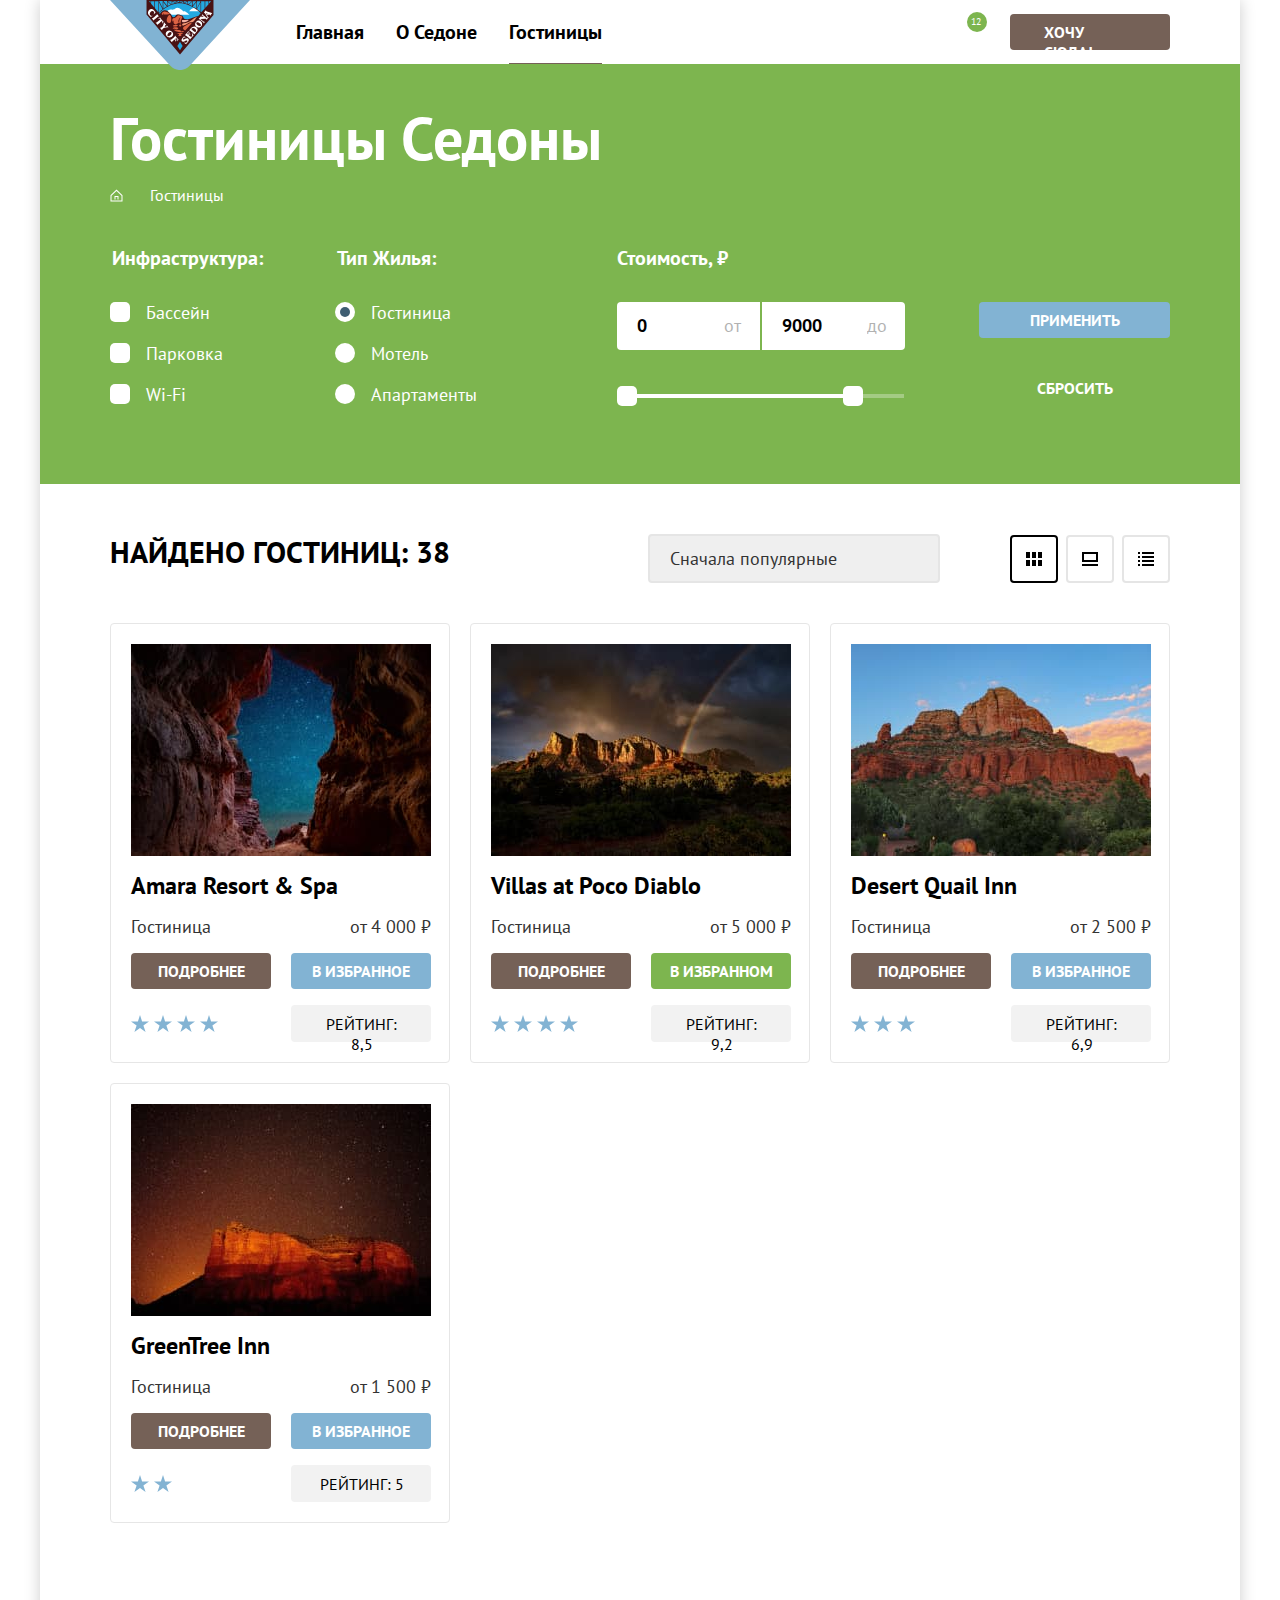
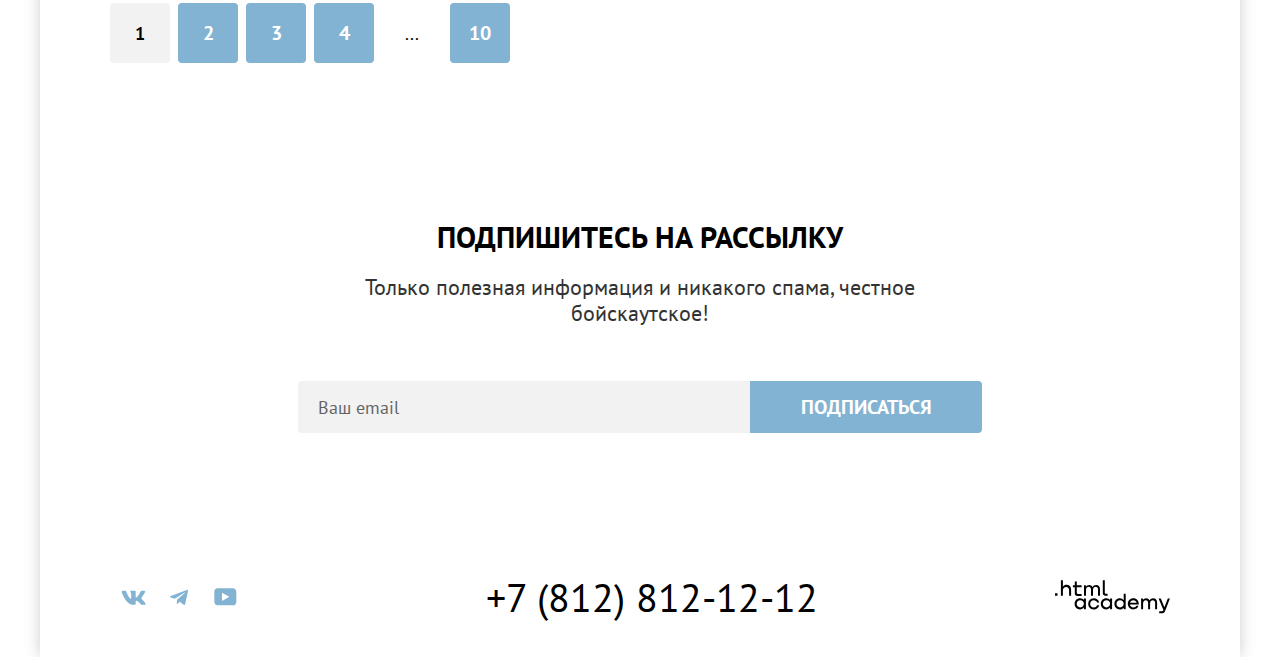
==== catalog.html @ 8e53a612 "декоративные элементы часть 2" ====
<!DOCTYPE html>
<html lang="ru">
  <head>
    <meta charset="utf-8">
    <link rel="icon" href="favicon.ico" sizes="32x32">
    <link rel="stylesheet" href="styles/styles.css">
    <title>Гостиницы города Седона</title>
  </head>

  <body>
    <div class="container">
      <header class="page-header">
        <nav class="navigation">
          <a class="navigation-logo" href="index.html" aria-current="page">
            <img class="page-header-logo" src="images/logo.svg" width="140" height="70" alt="Логотип сайта Седона»">
          </a>
          <div class="navigation-box">
            <ul class="navigation-list navigation-list-pages">
              <li class="navigation-item-pages item-current">
                <a class="navigation-link base-decoration" href="index.html" aria-current="page">Главная</a>
              </li>
              <li class="navigation-item-pages">
                <a class="navigation-link base-decoration" href="about.html">О Седоне</a>
              </li>
              <li class="navigation-item-pages">
                <a class="navigation-link navigation-link-current base-decoration" href="catalog.html"><span>Гостиницы</span></a>
              </li>
            </ul>
          </div>
          <ul class="navigation-list navigation-list-user">
            <li class="navigation-item navigation-item-search">
              <a class="navigation-link-user navigation-link-search" href="search.html">
                <span class="visually-hidden">Поиск</span>
             <!--<img class="page-header-search" src="images/search.svg" width="20" height="20" alt="Поиск отелей">-->
              </a>
            </li>
            <li class="navigation-item navigation-item-favorites">
              <a class="navigation-link-user navigation-link-favorites" href="#">
                <span class="visually-hidden">Отелей в избранном:</span>
                <!--<img class="page-header-favorites" src="images/favorite.svg" width="18" height="17"
                  alt="Избранные отели">-->
           <span class="notification-badge">12</span>
              </a>
            </li>
            <li class="navigation-item navigation-item-button">
              <a class="button header-button" href="#search">Хочу сюда!</a>
            </li>
          </ul>
        </nav>
      </header>
      <main class="main main-container">
        <div class="main-page-container">
          <section class="header-filter-all">
            <section class="header-filter-text">
              <h1 class="header-filter-title">Гостиницы Седоны</h1>
              <ul class="breadcrumbs-list">
                <li class="breadcrumbs-item breadcrumbs-home">
                  <a class="breadcrumbs-link-icon" href="index.html"><span class="visually-hidden">Главная</span>
                    <svg class="icon-home" aria-hidden="true" focusable="false" xmlns="http://www.w3.org/2000/svg" width="13" height="13"><path d="m6.5.5-6 5.8v6.2h12V6.3L6.5.5Zm5 11h-10V6.7l5-4.8 5 4.8v4.8Z"/><path d="M4.5 10.5h1V8h2v2.5h1V7h-4v3.5Z"/></svg>
                  </a>
                    <!--<img src="images/index-home.svg" width="13" height="15" alt="Переход на главную страницу">-->
                </li>
                <!--<li class="breadcrumbs-item breadcrumbs-arrow arrow-left">
                  <img class="arrow-breadcrumbs" src="images/arrow-breadcrumbs.svg" width="6" height="10">
                </li>-->
                <li class="breadcrumbs-item breadcrumbs-hotels">
                  <a href="catalog.html" class="breadcrumbs-link-text">Гостиницы</a>
                </li>
              </ul>
            </section>

            <section class="header-filter">
              <h2 class="visually-hidden">Фильтры</h2>
<div class="form-choice">
              <form class="catalog-filter" action="https://echo.htmlacademy.ru/" method="get">

                <fieldset class="catalog-filter-group">
                  <legend class="catalog-filter-title">Инфраструктура:</legend>
                  <ul class="catalog-filter-list">
                    <li class="catalog-filter-item pool">
                      <label class="control">
                        <input class="visually-hidden control-input" type="checkbox" name="pool" checked>
                        <span class="control-mark"></span>
                        <span class="control-label">Бассейн</span>
                      </label>
                      <span class="checkmark"></span>
                    </li>
                    <li class="catalog-filter-item parking">
                      <label class="control">
                        <input class="visually-hidden control-input" type="checkbox" name="parking" checked>
                        <span class="control-mark"></span>
                        <span class="control-label">Парковка</span>
                      </label>
                    </li>
                    <li class="catalog-filter-item wi">
                      <label class="control">
                        <input class="visually-hidden control-input" type="checkbox" name="wi-fi">
                        <span class="control-mark"></span>
                        <span class="control-label">Wi-Fi</span>
                      </label>
                    </li>
                  </ul>
                </fieldset>

                <fieldset class="catalog-filter-group-flat">
                  <legend class="catalog-filter-title">Тип Жилья:</legend>
                  <ul class="catalog-filter-list">
                    <li class="catalog-filter-item">
                      <label class="control-radio">
                        <input class="visually-hidden control-input-radio" type="radio" name="flat-group" value="hotel" checked>
                        <span class="control-mark"></span>
                        <span class="control-label">Гостиница</span>
                      </label>
                    </li>
                    <li class="catalog-filter-item">
                      <label class="control-radio">
                        <input class="visually-hidden control-input-radio" type="radio" name="flat-group" value="motel">
                        <span class="control-mark"></span>
                        <span class="control-label">Мотель</span>
                      </label>
                    </li>
                    <li class="catalog-filter-item">
                      <label class="control-radio">
                        <input class="visually-hidden control-input-radio" type="radio" name="flat-group" value="apartment">
                        <span class="control-mark"></span>
                        <span class="control-label">Апартаменты</span>
                      </label>
                    </li>
                  </ul>
                </fieldset>
<div class="range-common">
                <fieldset class="filter-fieldset-price">
                  <legend class="filter-price">Стоимость, ₽</legend>
                <div class="range">
                  <div class="buttons-from-to">
                    <input class="set-price-min" type="number" name="min-price" placeholder="0">
                    <span class="price-from">от</span>
                    <input class="set-price-max" type="number" name="max-price" placeholder="9000">
                    <span class="price-to">до</span>
                  </div>

                  <div class="range-scale">
                    <div class="range-bar" style="left: 10px; width: 226px">
                      <button class="range-toggle toggle-min" type="button">
                        <span class="visually-hidden">Изменить минимальную цену</span>
                      </button>
                      <button class="range-toggle toggle-max" type="button">
                        <span class="visually-hidden">Изменить максимальную цену</span>
                      </button>
                    </div>
                  </div>
                </div>
                </fieldset>
              </div>
                <div class="filter-fieldset-button">
                  <button class="button button-apply" type="submit">Применить</button>
                  <button class="button button-reset" type="reset">Сбросить</button>
                </div>
              </form>
            </div>
            </section>
          </section>

          <section class="results">
            <div class="show">
              <h3 class="found-title">Найдено гостиниц: <span class="found-number">38</span></h3>
              <select class="select-control" aria-label="Сортировка">
                <option value="popular">Сначала популярные</option>
                <option value="cheap">Сначала дешёвые</option>
                <option value="expensive">Сначала дорогие</option>
              </select>
              <div class="buttons-list">
                <a class="button button-filter-checked" href="catalog.html?view=tile">
                  <svg class="icon-filter" aria-hidden="true" focusable="false" width="16" height="14" viewBox="0 0 16 14" xmlns="http://www.w3.org/2000/svg"><g clip-path="url(#a)" fill="#000"><path d="M4 0H0v6h4V0ZM16 0h-4v6h4V0ZM10 0H6v6h4V0ZM4 8H0v6h4V8ZM16 8h-4v6h4V8ZM10 8H6v6h4V8Z"/></g><defs><clipPath id="a"><path d="M0 0h16v14H0z"/></clipPath></defs></svg>
                  <!--<img src="images/view-icon-tile.svg" width="16" height="14" alt="Показать мелкими карточками">-->
                </a>
                <a class="button button-filter" href="catalog.html?view=card">
                  <svg class="icon-filter" aria-hidden="true" focusable="false" width="16" height="14" viewBox="0 0 16 14" xmlns="http://www.w3.org/2000/svg"><g clip-path="url(#a)" fill="#000"><path d="M16 12H0v2h16v-2ZM14 2v6H2V2h12Zm2-2H0v10h16V0Z"/></g><defs><clipPath id="a"><path d="M0 0h16v14H0z"/></clipPath></defs></svg>
                  <!--<img src="images/view-icon-card.svg" width="16" height="14" alt="Показать крупными карточками">-->
                </a>
                <a class="button button-filter" href="catalog.html?view=list">
                  <svg class="icon-filter" aria-hidden="true" focusable="false" width="16" height="14" viewBox="0 0 16 14" xmlns="http://www.w3.org/2000/svg"><g clip-path="url(#a)"><path d="M2 0H0v2h2V0ZM16 0H4v2h12V0ZM2 4H0v2h2V4ZM16 4H4v2h12V4ZM2 8H0v2h2V8ZM16 8H4v2h12V8ZM2 12H0v2h2v-2ZM16 12H4v2h12v-2Z"/></g><defs><clipPath id="a"><path d="M0 0h16v14H0z"/></clipPath></defs></svg>
                  <!--<img src="images/view-icon-list.svg" width="16" height="14" alt="Показать списком">-->
                </a>
              </div>
            </div>

            <ul class="hotel-list">
              <li class="hotel-card">
                <div class="hotel-card-lead">
                <a class="hotel-card-link" href="#">
                  <img class="hotel-card-image" src="images/hotel-1.jpg" width="300" height="212"
                    alt="Иллюстрация для отеля Amara: горы и звездное небо">
                  <h3 class="hotel-card-title">Amara Resort & Spa</h3>
                </a>
                </div>
                <div class="hotel-card-info">
                  <span class="hotel">Гостиница</span>
                  <span class="price">от 4 000 ₽</span>
                </div>
                <div class="hotel-info-button">
                  <a class="button-more" href="#">Подробнее</a>
                  <button class="button-favorites" type="button">В избранное</button>
                </div>
                <div class="rating">
                  <span class="rating-stars">
                    <img src="images/star.svg" width="18" height="17" alt="У гостиницы Amara 4 звезды">
                    <img src="images/star.svg" width="18" height="17" alt="">
                    <img src="images/star.svg" width="18" height="17" alt="">
                    <img src="images/star.svg" width="18" height="17" alt="">
                  </span>
                  <span class="button-rating">Рейтинг: 8,5</span>
                </div>
              </li>
              <li class="hotel-card">
                <div class="hotel-card-lead">
                <a class="hotel-card-link" href="#">
                  <img class="hotel-card-image" src="images/hotel-2.jpg" width="300" height="212"
                    alt="Иллюстрация для отеля Villas at Poco Diablo: горы в Седоне ночью">
                    <h3 class="hotel-card-title">Villas at Poco Diablo</h3>
                </a>
                </div>
                <div class="hotel-card-info">
                  <span>Гостиница</span>
                  <span>от 5 000 ₽</span>
                </div>
                <div class="hotel-info-button">
                  <a class="button-more" href="#">Подробнее</a>
                  <button class="button-favorites-done" type="button">В избранном</button>
                </div>
                <div class="rating">
                  <span class="rating-stars">
                    <img src="images/star.svg" width="18" height="17" alt="У гостиницы Villas at Poco Diablo 4 звезды">
                    <img src="images/star.svg" width="18" height="17" alt="">
                    <img src="images/star.svg" width="18" height="17" alt="">
                    <img src="images/star.svg" width="18" height="17" alt="">
                  </span>
                  <span class="button-rating">Рейтинг: 9,2</span>
                </div>
              </li>
              <li class="hotel-card">
                <div class="hotel-card-lead">
                <a class="hotel-card-link" href="#">
                  <img class="hotel-card-image" src="images/hotel-3.jpg" width="300" height="212"
                    alt="Иллюстрация для отеля Desert Quail Inn: горы в Седоне">
                  <h3 class="hotel-card-title">Desert Quail Inn</h3>
                </a>
              </div>
                <div class="hotel-card-info">
                  <span class="card-info-apartment">Гостиница</span>
                  <span>от 2 500 ₽</span>
                </div>
                <div class="hotel-info-button">
                  <a class="button-more" href="#">Подробнее</a>
                  <button class="button-favorites" type="button">В избранное</button>
                </div>
                <div class="rating">
                  <span class="rating-stars">
                    <img src="images/star.svg" width="18" height="17" alt="У гостиницы Desert Quail Inn 3 звезды">
                    <img src="images/star.svg" width="18" height="17" alt="">
                    <img src="images/star.svg" width="18" height="17" alt="">
                  </span>
                  <span class="button-rating">Рейтинг: 6,9</span>
                </div>
              </li>

              <li class="hotel-card">
                <div class="hotel-card-lead">
                <a class="hotel-card-link" href="#">
                  <img class="hotel-card-image" src="images/hotel-4.jpg" width="300" height="212"
                    alt="Иллюстрация для отеля GreenTree Inn: ночное небо над горами">
                  <h3 class="hotel-card-title">GreenTree Inn</h3>
                </a>
                </div>
                <div class="hotel-card-info">
                  <span>Гостиница</span>
                  <span>от 1 500 ₽</span>
                </div>
                <div class="hotel-info-button">
                  <a class="button-more" href="#">Подробнее</a>
                  <button class="button-favorites" type="button">В избранное</button>
                </div>
                <div class="rating">
                  <span class="rating-stars">
                    <img src="images/star.svg" width="18" height="17" alt="У гостиницы GreenTree Inn 2 звезды">
                    <img src="images/star.svg" width="18" height="17" alt="">
                  </span>
                  <span class="button button-rating">Рейтинг: 5</span>
                </div>
              </li>
            </ul>
            <ul class="pagination-list">
              <li class="pagination-item-current">
                <a class="pagination-link-current">1</a>
              </li>
              <li class="pagination-item">
                <a class="pagination-link" href="#">2</a>
              </li>
              <li class="pagination-item">
                <a class="pagination-link" href="#">3</a>
              </li>
              <li class="pagination-item">
                <a class="pagination-link" href="#">4</a>
              </li>
              <li class="pagination-item-none">
                <span class="page-none">...</span>
              </li>
              <li class="pagination-item">
                <a class="pagination-link" href="#">10</a>
              </li>
            </ul>
            </section>
          <section class="newsletter-hotels">
            <div class="newsletter-container">
            <h2 class="newsletter-hotels-title">Подпишитесь на рассылку</h2>
            <p class="newsletter-hotels-description">Только полезная информация и никакого спама, честное
              бойскаутское!
            </p>
          </div>
            <form class="newsletter-form" action="https://echo.htmlacademy.ru/" method="post">
              <!--<label for="newsletter-email"></label>-->
              <input class="field" type="email" id="newsletter-email" name="newsletter-email" placeholder="Ваш email"
                required>
              <button class="button newsletter-button" type="submit">Подписаться</button>
            </form>
          </section>
        </div>
      </main>

      <footer class="page-footer">
        <div class="page-footer-container">
          <section class="footer-social">
            <h2 class="visually-hidden">Контакты</h2>
            <ul class="footer-social-list">
              <li class="social-item social-item-vk">
                <a class="footer-button footer-button-vk" href="https://vk.com/htmlacademy">
                  <span class="visually-hidden">Вконтакте</span>
                  <svg class="footer-icon" aria-hidden="true" focusable="false" width="25" height="15" viewBox="0 0 25 15" xmlns="http://www.w3.org/2000/svg"><path fill-rule="evenodd" clip-rule="evenodd" d="M24.116 1.804c.166-.546 0-.948-.795-.948h-2.625c-.668 0-.976.347-1.143.73 0 0-1.335 3.196-3.226 5.272-.612.602-.89.793-1.224.793-.167 0-.418-.19-.418-.738V1.804c0-.656-.184-.948-.74-.948H9.817c-.417 0-.668.304-.668.593 0 .621.946.765 1.043 2.513V7.76c0 .833-.153.984-.487.984-.89 0-3.055-3.21-4.34-6.885-.249-.715-.5-1.003-1.172-1.003H1.566c-.75 0-.9.347-.9.73 0 .682.89 4.07 4.145 8.551 2.17 3.06 5.225 4.72 8.008 4.72 1.67 0 1.875-.369 1.875-1.004V11.54c0-.737.158-.884.687-.884.39 0 1.057.192 2.615 1.667 1.78 1.75 2.073 2.533 3.075 2.533h2.625c.75 0 1.126-.368.91-1.096-.238-.724-1.088-1.775-2.215-3.022-.612-.71-1.53-1.475-1.809-1.858-.389-.49-.278-.71 0-1.147 0 0 3.2-4.426 3.533-5.929h.001Z"/></svg>
<!--                <img src="images/vk.svg" width="24" height="14" alt="Вконтакте">-->
                </a>
              </li>
              <li class="social-item social-item-telegram">
                <a class="footer-button footer-button-telegram" href="https://htmlacademy.t.me/">
                  <span class="visually-hidden">Телеграм</span>
                 <!-- <img src="images/telegram.svg" width="18" height="16" alt="Телеграм">-->
                 <svg class="footer-icon" aria-hidden="true" focusable="false" width="18" height="17" viewBox="0 0 18 17" xmlns="http://www.w3.org/2000/svg"><path d="M16.785.956.84 7.104C-.248 7.541-.24 8.148.64 8.42l4.094 1.277 9.472-5.976c.448-.272.857-.126.52.173l-7.673 6.925H7.05l.002.001-.283 4.22c.414 0 .597-.19.829-.414l1.988-1.934 4.136 3.055c.762.42 1.31.205 1.5-.706l2.715-12.795c.278-1.114-.425-1.618-1.153-1.29Z"/></svg>
                </a>
              </li>
              <li class="social-item social-item-youtube">
                <a class="footer-button footer-button-youtube" href="https://www.youtube.com/@HTMLAcademyTV">
                  <span class="visually-hidden">YouTube</span>
                  <svg class="footer-icon" aria-hidden="true" focusable="false" width="23" height="18" viewBox="0 0 23 18" xmlns="http://www.w3.org/2000/svg"><path d="M18.94.356H3.507C1.647.356.333 1.95.333 3.756V13.85c0 1.913 1.314 3.506 3.174 3.506H19.16c1.642 0 3.174-1.593 3.174-3.4v-10.2c-.219-1.806-1.532-3.4-3.393-3.4ZM7.995 12.894V4.819l7.333 4.037-7.333 4.038Z"/></svg>
                  <!--<img src="images/youtube.svg" width="22" height="17" alt="YouTube">-->
                </a>
              </li>
            </ul>
          </section>
          <section class="footer-phone">
            <span class="visually-hidden">Телефон для связи</span>
            <a class="footer-phone-link base-decoration" href="tel:+78128121212">+7 (812) 812-12-12</a>
          </section>
          <section class="footer-logo">
            <a class="htmlacademy" href="https://htmlacademy.ru/intensive/htmlcss">
              <svg class="footer-icon-academy" aria-hidden="true" focusable="false" xmlns="http://www.w3.org/2000/svg" width="115" height="34"><path d="M0 13.26v2.6h2.5v-2.6H0Zm11.6-8.4c-1.6 0-2.8.7-3.6 1.7h-.1V.36h-2v15.5h2v-5.3c0-2.1 1.3-3.6 3.3-3.6 1.8 0 2.9 1.4 2.9 3.2v5.7h2v-6.1c.1-3-1.8-4.9-4.5-4.9Zm15 .3h-4.8v-3.7h-2v3.8h-1.9v2h1.9v6c0 1.7 1 2.7 2.7 2.7h4.1v-2h-3.7c-.7 0-1.1-.4-1.1-1.1v-5.7h4.8v-2Zm14.5-.2c-1.6 0-2.9.8-3.5 2.1h-.1c-.6-1.2-1.8-2.1-3.4-2.1-1.4 0-2.5.8-3.1 1.8h-.1v-1.6H29v10.6h2v-5.4c0-2 1-3.5 2.6-3.5 1.5 0 2.4 1 2.4 2.6v6.3h2v-5.6c0-2.4 1.4-3.3 2.6-3.3 1.5 0 2.4 1 2.4 2.6v6.3h2v-6.5c.1-2.5-1.4-4.3-3.9-4.3Zm6.7 8.1c0 1.7 1 2.7 2.8 2.7h2v-2h-1.7c-.7 0-1.1-.4-1.1-1.1V.36h-2v12.7Zm-18.9 7c-.9-1.1-2.2-1.8-3.9-1.8-3.1 0-5.4 2.3-5.4 5.6s2.3 5.6 5.4 5.6c1.8 0 3-.8 3.8-1.9h.1v1.6h2v-10.6h-2v1.5Zm-3.6 7.4c-2.2 0-3.6-1.6-3.6-3.6s1.4-3.6 3.6-3.6 3.6 1.6 3.6 3.6c0 1.9-1.4 3.6-3.6 3.6Zm18.9-5.1c-.5-2.4-2.6-4.1-5.4-4.1a5.4 5.4 0 0 0-5.6 5.6c0 3.1 2.2 5.6 5.6 5.6 2.8 0 4.9-1.8 5.4-4.2h-2.1a3.4 3.4 0 0 1-3.3 2.3c-2.2 0-3.6-1.6-3.6-3.6s1.4-3.6 3.6-3.6c1.6 0 2.8 1 3.3 2.2h2.1v-.2Zm10.9-2.3c-.9-1.1-2.2-1.8-3.9-1.8-3.1 0-5.4 2.3-5.4 5.6s2.3 5.6 5.4 5.6c1.8 0 3-.8 3.8-1.9h.1v1.6h2v-10.6h-2v1.5Zm-3.6 7.4c-2.2 0-3.6-1.6-3.6-3.6s1.4-3.6 3.6-3.6 3.6 1.6 3.6 3.6c0 1.9-1.5 3.6-3.6 3.6Zm17.2-7.3c-.9-1.1-2.2-1.9-3.9-1.9-3.1 0-5.4 2.3-5.4 5.6s2.2 5.6 5.4 5.6c1.7 0 3-.8 3.8-1.8h.1v1.5h2v-15.4h-2v6.4Zm-3.6 7.3c-2.2 0-3.6-1.6-3.6-3.6s1.4-3.6 3.6-3.6 3.6 1.6 3.6 3.6c-.1 2-1.5 3.6-3.6 3.6Zm13.2-9.2c-3.3 0-5.5 2.5-5.5 5.6 0 3 2.1 5.6 5.5 5.6 2.5 0 4.5-1.3 5.2-3.6h-2.1c-.5 1-1.6 1.6-3 1.6-1.9 0-3.3-1.3-3.4-2.9h8.8c.2-3.6-2-6.3-5.5-6.3Zm0 1.9c1.7 0 3 1 3.3 2.6h-6.5c.3-1.5 1.5-2.6 3.2-2.6Zm19.9-1.9c-1.6 0-2.9.8-3.6 2h-.1c-.6-1.2-1.8-2-3.4-2-1.4 0-2.5.7-3.1 1.8v-1.5h-1.9v10.6h2v-5.4c0-2 1-3.4 2.6-3.5 1.5 0 2.4 1 2.4 2.6v6.3h2v-5.6c0-2.4 1.4-3.3 2.6-3.3 1.5 0 2.4 1 2.4 2.6v6.3h2v-6.5c.1-2.6-1.4-4.4-3.9-4.4Zm11.2 9.1-3.6-8.9h-2.2l4.8 11.6c-.3.9-.7 1.2-1.7 1.2h-2.5v2h2.5c1.8 0 2.8-.8 3.5-2.6l4.7-12.2h-2.1l-3.4 8.9Z"/></svg>
              <!--<img src="images/logo-footer.svg" width="115" height="33" alt="Разработано в HTML Academy">-->
            </a>
          </section>
        </div>
      </footer>
    </div>
  </body>
</html>
---- styles/styles.css ----
:root {
  --font-family: "PT Sans", sans-serif;
	--texts-second: #333;
	--texts-error: #ff5757;
	--texts-hover: #756157;
	--texts-active: rgba(117, 97, 87, 0.3);
	--texts-texts-basic: #000;
	--texts-background-deafault: #fff;
	--texts-background-small: rgba(255, 255, 255, 0.3);
	--texts-background-hover: rgba(255, 255, 255, 0.6);
	--texts-background-active: rgba(255, 255, 255, 0.3);
	--buttons-basic: #756157;
	--buttons-second: #82b3d3;
	--buttons-select: #7db54f;
	--buttons-disabled: #e5e5e5;
	--buttons-brown-hover: #615048;
	--buttons-blue-hover: #68a2ca;
	--buttons-green-hover: #6c9e42;
	--background-basic-1: #fff;
	--background-basic-2: rgba(0, 0, 0, 0.3);
	--background-basic-3: #82b3d3;
	--background-second-1: rgba(131, 179, 211, 0.12);
	--background-second-2: rgba(131, 179, 211, 0.2);
	--icons-basic: #000;
	--icons-second: #83b3d3;
	--icons-text: #7db54f;
	--icons-hover: #756157;
	--icons-active: rgba(117, 97, 87, 0.3);
	--icons-second-hover: #68a2ca;
	--icons-second-active: rgba(104, 162, 202, 0.3);
	--forms-inputs: #3f5e72;
	--forms-elements-1: #e5e5e5;
	--forms-elements-2: #f2f2f2;
}
*,
*::before,
*::after {
  box-sizing: border-box;
}

@font-face {
  font-family: "PT Sans";
  font-style: normal;
  font-weight: 400;
  src: url("../fonts/ptsans-400.woff2") format("woff2");
  font-display: swap;
}
@font-face {
  font-family: "PT Sans";
  font-style: normal;
  font-weight: 700;
  src: url("../fonts/ptsans-700.woff2") format("woff2");
  font-display: swap;
}
/* BODY */
body {
  margin: 0 40px;
  min-height: 100%;
  height: 100%;
  font-family: "PT Sans", sans-serif;
  font-size: 18px;
  line-height: 117%; /* 21px */
  color: #333333;
  background-color: #ffffff;
  box-shadow: 0 0 15px 0 rgba(0, 0, 0, 0.2);

}
.container {
  margin: 0 auto;
  padding: 0;
  width: 1200px;
  max-height: 100%;
  min-height: 100vh;
  display: flex;
  flex-direction: column;
}
/* Стики-футер - прибивает футер к низу страницы */
.main-container {
  flex-grow: 1;
  max-height: 100%;
  margin: 0;
  padding: 0;
}
/* BUTTON */
.button {
  font-family: inherit;
  font-size: 20px;
  line-height: 180%; /* 36px */
  font-weight: 700;
  color: #ffffff;
  background-color: #756157;
  text-decoration: none;
  text-transform: uppercase;
  border-radius: 4px;
  padding: 8px 50px;
  width: 376px;
  height: 52px;
  border: none;
  cursor: pointer;
}

button:hover {
  background-color: #615048;
}
button:focus {
  background-color: #615048;
}
button:focus:not(:focus-visible) {
  outline: none;
}
button:focus-visible {
  background-color: #615048;
}
button:active {
  background-color: #756157;
  color: rgba(255, 255, 255, 0.3);
}

button:disabled {
  background-color: #E5E5E5;
  color: #ffffff;
}

.header-button {
  display: block;
  width: 160px;
  height: 36px;
  font-family: inherit;
  font-size: 16px;
  line-height: 125%; /* 20px */
  font-weight: 700;
  color: #ffffff;
  background-color: #756157;
  text-decoration: none;
  text-transform: uppercase;
  border-radius: 4px;
  padding: 8px 34px;
  border: none;
  /*
  margin-top: 14px;
  margin-right: 70px; */
}

.header-button:hover {
  background-color: #615048;
}
.header-button:focus {
  background-color: #615048;
}
.header-button:focus:not(:focus-visible) {
  outline: none;
}
.header-button:focus-visible {
  background-color: #615048;
}
.header-button:active {
  background-color: #756157;
  color: rgba(255, 255, 255, 0.3);
}
.header-button:disabled {
  background-color: #E5E5E5;
  color: #ffffff;
}
.newsletter-button {
  font-family: inherit;
  background-color: #82B3D3;
  border-radius: 0 4px 4px 0;
  width: 232px;
  height: auto;
}

.newsletter-button:hover {
  background-color: #68A2CA;
}
.newsletter-button:focus{
  background-color: #68A2CA;
}
.newsletter-button:focus:not(:focus-visible) {
  outline: none;
}
.newsletter-button:focus-visible{
  background-color: #68A2CA;
}
.newsletter-button:active {
  background-color: #68A2CA;
  color: rgba(255, 255, 255, 0.3);;
}


/* PAGES */
.page-header {
  color: #000000;
  background-color: #ffffff;
  margin: 0;
  padding: 0;
  /*box-shadow:
  -40px 0 20px 0 #f2f2f2,
  40px 0 20px 0 #f2f2f2;*/
}
.page-header-logo {
  display: block;
  margin: 0;
}
.navigation-logo {
  margin-bottom: -6px;
    position: relative;
  z-index: 1;
  display: flex;
}
.navigation {
display: flex;
width: 1200px;
padding: 0 70px;
}
.navigation-item-button {
  margin: 0;
  margin-left: 20px;
  padding: 0;
  width: 160px;
}
.navigation-box {
  display: flex;
  flex-grow: 1;
  margin: 0;
  padding: 0;
  margin-left: 30px;
  min-width: 340px;
}
.navigation-list {
  margin: 0;
  padding: 0;
  list-style-type: none;
}

  .page-header-favorites {
    display: block;
    align-items: center;
    justify-content: center;
    width: 20px;
  height: 20px;
  }
  .page-header-search {
    display: block;
    align-items: center;
    justify-content: center;
    width: 20px;
  height: 20px;
  position: relative;
left: -1px;
  }
.navigation-list-pages {
margin: 0;
padding: 0;
display: flex;
flex-wrap: wrap;
flex-grow: 1;
}
.navigation-list-user {
  min-width: 268px;
  align-items: center;
  display: flex;
  flex-wrap: wrap;
  margin: 0;
  margin-left: auto;
padding: 0;
  }
.navigation-item-search {
  display: flex;
  margin: 0;
  flex-wrap: wrap;
  align-items: center;
}
  .navigation-item-favorites {
   display: flex;
  margin: 0;
  flex-wrap: wrap;
  align-items: center;
  }
.item-current{
display: block;
margin: 0;
}
.navigation-item-pages {
  display: block;
  margin: 0;
}
.navigation-link {
  display: block;
  padding: 20px 16px;
  font-size: 20px;
  line-height: 120%; /* 24px */
  font-weight: 700;
  text-align: center;
  color: #000000;
  background-color: #ffffff;
  text-decoration: none;
}
.navigation-link-current {
  span {
    border-bottom: 2px solid #756157;
        padding-bottom: 18px;
    z-index: 1;
  }
}
.navigation-link-search, .navigation-link-favorites {
  width: 44px;
  display: flex;
  align-items: center;
  justify-content: center;
  text-decoration: none;
}

.navigation-link-search {
  /*background-image: url("../images/search.jpg");
  background-repeat: no-repeat;
  background-position: center;*/
  min-width: 44px;
  min-height: 64px;
  position: relative;
}

.navigation-link-favorites {
 /* background-image: url("../images/heart.jpg");
  background-repeat: no-repeat;
  background-position: center;*/
  min-width: 44px;
  min-height: 64px;
  position: relative;
}
.header-icon-favorites {
  position: absolute;
  top: 0;
  right: 0;
  bottom: 0;
  left: 0;
  margin: auto;
  fill: #000000;
}
.header-icon-search {
  position: absolute;
  top: 0;
  right: 0;
  bottom: 0;
  left: 0;
  margin: auto;
  fill: #000000;
}

.navigation-link-favorites:hover .header-icon-favorites {
  fill: #756157;
}
.navigation-link-favorites:focus .header-icon-favorites {
  fill: #756157;
}

.navigation-link-favorites:focus:not(:focus-visible) {
  outline: none;
}
.navigation-link-favorites:focus-visible .header-icon-favorites {
  fill: #756157;
  outline: none;
}

.navigation-link-favorites:active .header-icon-favorites {
  fill: rgba(117, 97, 87, 0.3);
}

.navigation-link-favorites:disabled .header-icon-favorites {
  pointer-events:none;
}

.navigation-link-search:hover .header-icon-search {
  fill: #756157;
}
.navigation-link-search:focus .header-icon-search {
  fill: #756157;
}

.navigation-link-search:focus:not(:focus-visible) {
  outline: none;
}
.navigation-link-search:focus-visible .header-icon-search {
  fill: #756157;
  outline: none;
}

.navigation-link-search:active .header-icon-search {
  fill: rgba(117, 97, 87, 0.3);
}

.navigation-link-search:disabled .header-icon-search {
  pointer-events:none;
}
.notification-badge {
    display: block;
    min-width: 20px;
    height: 20px;
    font-size: 10px;
    line-height: 10px;
    background-color: #7DB54F;
    color: #ffffff;
    border-radius: 100vw;
    padding: 5px 5px 5px 4px;
    text-decoration: none;
    margin-top: -20px;
    margin-left: 17px;
    background-position: 50%;
    z-index: 1;
  }

/* Основной контент */
.main-page-container {
  width: 1200px;
  margin: 0 auto;
}

.hero {
  display: block;
  font-family: inherit;
  color: #000000;
  background-color: #E5E5E5;
  background-image: url("../images/index-background.jpg");
  background-size: cover;
  background-repeat: no-repeat;
  position: relative;
  height: 485px;
   /*background-image: url("../images/bg.jpg");*/
/*background-size: 100% auto;*/
 /* background-position: center center;*/
}

.hero::after {
  display: block;
  content:'';
  position: absolute;
  width: 100%;
  height: 57px;
  background-image: url("../images/divider.png");
  background-position: bottom;
  bottom: 0;
  left: 0;
  background-repeat: no-repeat;
}
/* Текст на баннере */

.welcome-words {
  margin-top: 51px;
  margin-bottom: 105px;
  margin-left: 371px;
  margin-right: 371px;
  padding: 0;
}

/* Преимущества с картинками */
/*.advantages-shadow {
  box-shadow:
  -40 0 20 0 #f2f2f2,
  40 -40 20 0 #f2f2f2;
}
*/
.advantages {
  padding: 0;
  margin: auto;
  margin-top: 69px;
  width: 1200px;
}

.advantages-text {
  display: flex;
  flex-direction: column;
  margin: 0 auto;
  max-width: 800px;
  margin-bottom: 90px;
}
.advantages-title {
  text-align: center;
  margin: 0;
  padding: 0;
}
.item-road-text {
  display: flex;
  flex-direction: column;
  margin: 0 auto;
  max-width: 230px;
  justify-content: center;
  align-items: center;
}
.advantages-list-city, .advantages-list-bridge {
  padding: 0;
  margin: 0;
  width: 1200px;
  list-style-type: none;
  display: flex;
}
.advantages-item {
  margin: 0;
  padding: 0;
}
.advantages-item-city, .advantages-item-bridge {
  display: flex;
  width: 1200px;
  min-height: 385px;
/*height: 385px;
/* Если ставить min-height, у картинки снизу появляется отступ при переполнении текстового блока*/
  text-align: center;
  margin: 0;
  background-color: #82B3D3;
}
.item-city-text .advantages-list-title::after {
content: '';
display: block;
width: 60px;
height: 2px;
margin: 30px auto;
margin: 30px auto;
background-color: rgba(255, 255, 255, 0.3);
}

.item-bridge-text .advantages-list-title::after {
  content: '';
  display: block;
  width: 60px;
  height: 2px;
  margin: 30px auto;
  margin: 30px auto;
  background-color: rgba(255, 255, 255, 0.3);
  }

.item-city-text, .item-bridge-text {
  display: flex;
  flex-direction: column;
  justify-content: center;
  align-items: center;
padding-top: 102px;
  padding-bottom: 102px;
  padding-left: 85px;
  padding-right: 85px;
  margin: auto;
  width: 400px;
  min-height: 385px;  /* при min-height при переполнении отступ появляется только сверху */
  hyphens: auto;
  color: #ffffff;
}
.advantages-img {
  width: 800px;
  height: 100%;
  display: block;
  margin: 0;
  padding: 0;
  object-fit: cover;
}
.advantages-list-square {
  display: flex;
  margin: 0;
  padding: 0;
  text-align: center;
  list-style-type: none;
  width: 1200px;
}
.advantages-item-square, .advantages-item-road, .advantages-item-tourist {
  text-align: center;
  padding-top: 112px;
  padding-bottom: 112px;
  padding-left: 85px;
  padding-right: 85px;
  margin: 0;
  width: 400px;
  min-height: 385px;
}

.advantages-item .advantages-square-title::after {
  content: '';
  display: block;
  width: 60px;
  height: 2px;
  margin: 30px auto;
  background-color: rgba(0, 0, 0, 0.3);
}

.advantages-item-square, .advantages-item-tourist, .welcome-advantages-item-blue {
  background-color: rgba(131, 179, 211, 12%)
}
.advantages-item-road {
  background-color: rgba(131, 179, 211, 20%)
}

.advantages-list-title {
  margin: 0;
  font-size: 24px;
  line-height: 120%; /* 28px */
  font-weight: 700;
  text-align: center;
  text-transform: uppercase;
  hyphens: auto;
  max-width: 175px;
}
.advantages-list-description {
  margin: 0;
  padding: 0;
}
.advantages-square-title {
  display: flex;
  flex-direction: column;
  justify-content: center;
  align-items: center;
  text-align: center;
  color: #000000;
  font-size: 24px;
  line-height: 120%; /* 28px */
  font-weight: 700;
  text-transform: uppercase;
  margin: 0;
hyphens: auto;
max-width: 175px;
}
.advantages-list-description {
  hyphens: auto;
}
.advantages-title, .welcome-title, .booking-title {
  color: #000000;
  font-size: 30px;
  line-height: 120%; /* 36px */
  font-weight: 700;
  text-align: center;
  text-transform: uppercase;
  hyphens: auto;
}

.advantages-square-description {
  margin: 0;
  padding: 0;
  text-align: center;
  hyphens: auto;
}

.advantages-description {
  font-family: "PT Sans", sans-serif;
  font-weight: 400;
  font-size: 22px;
  line-height: 118%; /* 26px */
  text-align: center;
  hyphens: auto;
  margin: 0;
margin-top: 25px;
}

/* приезжайте в Седону + 3 карточки с иконкой  */
.welcome {
  text-align: center;
  margin: 0;
  margin-top: 64px;
  padding: 0;
}
.welcome-title{
  margin-bottom: 20px;
  margin-top: 0;
}
.welcome-description {
  padding-bottom: 64px;
  margin: 0;
}
.welcome-advantages-list {
  list-style-type: none;
  width: auto;
  height: auto;
  display: flex;
  flex-wrap: wrap;
  padding: 0;
  margin: 0;
}
.welcome-advantages-item-blue {
  display: flex;
  flex-direction: column;
  width: 400px;
  min-height: 385px;
  text-align: center;
  padding-top: 81px;
  padding-bottom: 81px;
  padding-left: 85px;
  padding-right: 85px;
}
.welcome-advantages-item-white {
  display: flex;
  flex-direction: column;
  width: 400px;
  min-height: 385px;
  text-align: center;
  padding-top: 81px;
  padding-bottom: 81px;
  padding-left: 85px;
  padding-right: 85px;
}

.welcome-description, .booking-description, .advantages-description {
  font-family: "PT Sans", sans-serif;
  font-weight: 400;
  font-size: 22px;
  line-height: 118%; /* 26px */
  text-align: center;
}
.welcome-advantages-title {
  font-family: "PT Sans", sans-serif;
  font-size: 24px;
  line-height: 117%; /* 28px */
  font-weight: 700;
  text-align: center;
  text-transform: uppercase;
  color: #000000;
  margin: 0;
}
.welcome-advantages-description {
  color: #333333;
  text-align: center;
  font-family: "PT Sans", sans-serif;
  font-size: 18px;
  line-height: 117%; /* 21px */
  font-weight: 400;
}

.welcome-title-container {
  display: flex;
  flex-direction: column;
  margin: 0 auto;
  max-width: 510px;
}

.welcome-text-container {
  display: flex;
  flex-direction: column;
  justify-content: center;
  align-items: center;
  text-align: center;
  padding: 0;
  margin: 0;
  width: 100%;
  hyphens: auto;
}

.welcome-item-home::before {
  content: "";
  display: block;
  width: 75px;
  height: 72px;
  margin-bottom: 30px;
  background-image: url("../images/advantage-icon-home.svg");
}


.welcome-item-food::before {
  content: "";
  display: block;
  width: 75px;
  height: 72px;
  margin-bottom: 30px;
  background-image: url("../images/advantage-icon-burger.svg");
  /*content: "";
  display: block;
  width: 74px;
  height: 70px;
  margin-bottom: 30px;
background-image: url("../images/advantage-icon-burger.svg");
background-position: 50%;*/

}

.welcome-item-gift::before {
  /*content: "";
  display: block;
  width: 64px;
  height: 76px;
  background-image: url("../images/advantage-icon-gift.svg");
background-repeat: no-repeat;
background-position: 50%;
margin-bottom: 30px;*/
content: "";
display: block;
width: 75px;
  height: 76px;
  margin: auto;
margin-bottom: 30px;
background-image: url("../images/advantage-icon-gift.svg");
right: 50%;
}


/* поиск гостиницы */
.booking {
  text-align: center;
  padding: 0;
  margin: 0;
  margin-top: 96px;
}
.booking-title {
  font-family: "PT Sans", sans-serif;
  font-size: 30px;
  line-height: 120%; /* 36px */
  font-weight: 700;
  text-align: center;
  text-transform: uppercase;
  color: #000000;
  margin: 0;
  margin-bottom: 20px;
}
.booking-description {
  font-family: "PT Sans", sans-serif;
  font-size: 22px;
  line-height: 118%; /* 26px */
  font-weight: 400;
  text-align: center;
  color: #333333;
  margin: 0;
}
.booking-text {
  display: flex;
  flex-direction: column;
  margin: 0 auto;
  margin-bottom: 54px;
  max-width: 800px;
}
/* пописка на рассылку  */
.newsletter {
  color: #ffffff;
  background-color: #82B3D3;
  background-image: url("../images/subscribe.jpg");
  /*background-size: 100% auto;*/
  background-repeat: no-repeat;
  text-align: center;
  align-items: center;
  display: flex;
flex-direction: column;
padding: 96px 258px 104px 258px;
background-size: cover;
margin-top: 96px;
}
.newsletter-container {
  display: flex;
  flex-direction: column;
  margin: 0 auto;
  max-width: 800px;
}
.newsletter-title {
  color: #ffffff;
  font-size: 30px;
  line-height: 120%; /* 36px */
  font-weight: 700;
  text-align: center;
  text-transform: uppercase;
  hyphens: auto;
  margin: 0;
  margin-bottom: 20px;
}
.newsletter-description {
  margin: 0;
}
.newsletter-form {
  width: auto;
  height: auto;
  display: flex;
  margin: 0 auto;
  margin-top: 54px;
}
.field {
  font:inherit;
  color: #000000;
  line-height: 133%; /* 24px */
font-weight: 700;
font-size: 18px;
  border-radius: 4px 0 0 4px;
  padding: 14px 20px;
  width: 452px;
  height: 52px;
  border: none;
  background: #F2F2F2;

}

.field::placeholder {
  font:inherit;
  color: #000000;
  opacity: 0.6;
  line-height: 133%; /* 24px */
  font-weight: 400;
  font-size: 18px;
  }

/* Hover, Focus */
.field:hover,
.field:focus {
  border-color: #68A2CA;
}

.field:focus {
  outline: 2px solid #68A2CA;
  outline-offset: -2px;
}
.field:focus:not(:focus-visible) {
  outline: none;
}
.field:focus-visible {
  outline: 2px solid #68A2CA;
  outline-offset: -2px;
}

.field:active {
  outline: none;
  border: none;
  font:inherit;
  color: #000000;
  opacity: 0.6;
  line-height: 133%; /* 24px */
  font-weight: 400;
  font-size: 18px;
}
/* Disabled */
.field:disabled,
.field:disabled:hover {
  color: rgba(0, 0, 0, 0.3);
  background-color: #ffffff;
  border-color: rgba(0, 0, 0, 0.3);
  outline: 2px solid rgba(0, 0, 0, 0.3);
}

/* Invalid */
.field:invalid {
  box-shadow: none;
}

.field:focus:invalid {
  border-color: #FF5757;
}

/* Футер */
.page-footer {
  margin-top: auto;
}
.page-footer-container {
display: flex;
justify-content: space-between;
margin: 40px 70px;
}

.footer-social {
  list-style-type: none;
  margin: 0;
  margin-top: auto;
  max-width: 200px;
}

.footer-social-list {
  list-style-type: none;
  display: flex;
  flex-wrap: wrap;
  padding: 0;
  margin: 0;
  margin-right: auto;
}

.social-item {
  display: flex;
  flex-wrap: wrap;
  justify-content: center;
  align-items: center;
  /*width: 47px;*/
}

.footer-button {
  min-width: 46px;
  min-height: 40px;
 padding: 8px;
  display: flex;
  justify-content: center;
  align-items: center;
  cursor: pointer;
  position: relative;
}

.footer-icon {
  position: absolute;
  top: 0;
  right: 0;
  bottom: 0;
  left: 0;
  margin: auto;
  fill: #83B3D3;
}
.footer-button:hover svg {
  fill: #68A2CA;
  }
  .footer-button:focus svg {
    fill: #68A2CA;
    outline: none;
  }
  .footer-button:focus:not(:focus-visible) svg {
    outline: none;
  }
  .footer-button:focus-visible svg {
    fill: #68A2CA;
    outline: none;
  }

  .footer-button:active svg {
    fill:  rgba(104, 162, 202, 0.3);
  }
.footer-logo {
  display: flex;
  align-items: center;
  margin: 0;
  padding: 0;
  min-width: 115px;
  position: relative;
}
.htmlacademy {
  position: relative;
}

.footer-icon-academy {
  position: absolute;
  top: 0;
  right: 0;
  bottom: 0;
  left: 0;
  margin: auto;
  fill: #000000;
}

.htmlacademy:hover .footer-icon-academy {
  fill: #756157;
}
.htmlacademy:focus .footer-icon-academy {
  fill: #756157;
  outline: none;
}

.htmlacademy:focus:not(:focus-visible) {
  outline: none;
}
.htmlacademy:focus-visible .footer-icon-academy {
  fill: #756157;
  outline: none;
}

.htmlacademy:active .footer-icon-academy {
  fill: rgba(117, 97, 87, 0.3);
}
.footer-phone-link {
  display: flex;
  flex-wrap: wrap;
  font-size: 40px;
  line-height: 100%; /* 40px */
  font-style: normal;
font-weight: 400;
  text-align: center;
  text-transform: uppercase;
  color: #000000;
  text-decoration: none;
 /* width: 331px; */
}
.base-decoration:hover {
  color: #756157;
}
.base-decoration:focus {
  color: #756157;
  outline: none;
}
.base-decoration:focus:not(:focus-visible) {
  outline: none;
}
.base-decoration:focus-visible {
  color: #756157;
  outline: none;
}
.base-decoration:active {
  color: rgba(117, 97, 87, 0.3);;
}


/*  Каталог */
.header-filter-all {
  display: block;
  color: #000000;
  background-color: #7DB54F;
  background-image: url("../images/catalog-background.jpg");
  background-size: cover;
  background-repeat: no-repeat;
  padding-bottom: 70px;
  padding-left: 70px;
  padding-right: 70px;
  padding-top: 35px;
  margin-bottom: 50px;
}
.header-filter-title {
  display: block;
  font-family: "PT Sans", sans-serif;
  color: #ffffff;
  font-size: 60px;
  line-height: 130%; /* 78px */
  font-weight: 700;
  margin: 0;
  padding: 0;
}
.header-filter {
  display: flex;
  margin: 0;
  padding: 0;
}
.breadcrumbs-list {
  color: #ffffff;
  list-style-type: none;
  display: flex;
  align-items: center;
  padding: 0;
  gap: 10px;
  margin-top: 8px;
  margin-bottom: 40px;
  margin-right: auto;
}
.breadcrumbs-link-text {
  font-family: "PT Sans", sans-serif;
  color: #ffffff;
  font-size: 16px;
  line-height: 131%; /* 21px */
  font-weight: 400;
  display: flex;
  align-items: center;
  text-decoration: none;
  padding-right: 10px;
}

.breadcrumbs-home {
  min-width: 13px;
  min-height: 15px;
  display: flex;
  align-items: center;
  justify-content: flex-start;
  margin: 0;
  padding: 0;
}

.breadcrumbs-link-icon {
  display: flex;
  align-items: center;
  justify-content: center;
gap: 10px;
}

.breadcrumbs-link-icon::after {
  content:'';
  display: block;
  width: 7px;
  height: 10px;
  background-image: url(../images/arrow-breadcrumbs.svg);
}
.icon-home {
  top: 0;
  right: 0;
  bottom: 0;
  left: 0;
  margin: auto;
  fill: #ffffff;
}
.breadcrumbs-link-icon:hover .icon-home {
 fill: rgba(255, 255, 255, 0.6);
}
.breadcrumbs-link-icon:focus .icon-home {
  fill: #ffffff;
  outline: none;
 }

 .breadcrumbs-link-icon:focus:not(:focus-visible) .icon-home {
  outline: none;
 }

 .breadcrumbs-link-icon:focus-visible .icon-home {
  fill: #ffffff;
  outline: none;
 }
 .breadcrumbs-link-icon:active .icon-home {
  fill: rgba(255, 255, 255, 0.3);
 }

 .breadcrumbs-link-text:hover {
  color: rgba(255, 255, 255, 0.6);
 }
 .breadcrumbs-link-text:focus {
   color: #ffffff;
   outline: none;
  }

  .breadcrumbs-link-text:focus:not(:focus-visible) {
   outline: none;
  }

  .breadcrumbs-link-text:focus-visible {
   color: #ffffff;
   outline: none;
  }
  .breadcrumbs-link-text:active {
   fill: rgba(255, 255, 255, 0.3);
  }

  .breadcrumbs-hotels {
    display: flex;
    justify-content: center;
    align-items: center;
    margin-right: auto;
  }
  .form-choice {
    display: flex;
  }

.control {
  position: relative;
  display: block;
  padding-left: 36px;
  cursor: pointer;
}

/* Mark */
.control-mark {
  position: absolute;
  /*top: 2px;*/
  left: 0;
  width: 20px;
  height: 20px;
  border-radius: 5px;
background-color: #ffffff;
}
.control:hover .control-mark:hover {
  background-color: rgba(255, 255, 255, 0.6);
}

.control:focus .control-mark {
  background-color: rgba(255, 255, 255, 1);
  outline: 3px solid #82B3D3;
}

.control:focus:not(:focus-visible) .control-mark {
  outline: none;
 }

 .control:focus-visible .control-mark {
  outline: 3px solid #83B3D3;
 }

.control:active .control-mark {
  background-color: rgba(255, 255, 255, 0.3);
}

.control-input:disabled + .control-mark {
  background-color: rgba(255, 255, 255, 0.3);
}

.control-input[type="checkbox"]:checked + .control-mark::before {
  content: "";
  position: absolute;
  display: block;
  width: 24px;
  height: 20px;
  background-image: url(../images/arrow-checkbox.svg);
  background-repeat: no-repeat;
  background-size: 20px 20px;
}

.control-radio {
  cursor: pointer;
  display: block;
  position: relative;
  padding-left: 36px;
}
.control-input-radio[type="radio"] + .control-mark {
  border-radius: 50%;
}

.control-input-radio[type="radio"]:checked + .control-mark::before {
  position: absolute;
  top: 50%;
  left: 50%;
  width: 10px;
  height: 10px;
  background-color: #3F5E72;
  border-radius: 50%;
  content: "";
  transform: translate(-50%, -50%);
}

.catalog-filter {
  display: flex;
  justify-content: stretch;
  margin: 0 auto;
  width: 1060px;
}

.catalog-filter-group {
  display: flex;
  flex-direction: column;
  margin: 0;
  padding: 0;
  margin-right: 70px;
  cursor: pointer;
}

 .catalog-filter-group-flat {
  display: flex;
  margin: 0;
  margin-right: 70px;
  padding: 0;
}
.catalog-filter-title {
  font-family: "PT Sans", sans-serif;
  color: #ffffff;
  font-size: 20px;
  line-height: 120%; /* 26px */
  font-weight: 700;
  margin-bottom: 32px;
}
.catalog-filter-list {
  color: #ffffff;
  list-style-type: none;
  margin: 0;
  padding: 0;
  display: flex;
  flex-direction: column;
  gap: 20px;
}


.buttons-from-to {
  display: flex;
  align-items: center;
  justify-content: center;
  margin: 0;
  margin-right: 70px;
  gap: 2px;
  position: relative;
}
.set-price-min, .set-price-max {
  font-family: "PT Sans", sans-serif;
  font-size: 18px;
  line-height: 133%; /* 24px */
  font-weight: 700;
  background-color: #ffffff;
  color: #000000;
  border: none;
  padding-left: 20px;
  padding-right: 0;
  padding-top: 12px;
  padding-bottom: 12px;
  margin: 0;
}
.set-price-min {
  border-radius: 4px 0 0 4px;
  width: 143px;
  height: 48px;
  color: #000000;
}
.set-price-max::-webkit-outer-spin-button,
.set-price-max::-webkit-inner-spin-button {
  appearance: none;
  margin: 0;
}

.set-price-min::-webkit-outer-spin-button,
.set-price-min::-webkit-inner-spin-button {
  appearance: none;
  margin: 0;
}

.set-price-min:focus {
  outline: 3px solid #83B3D3;
  outline-offset: -3px;
 }

 .set-price-min:focus:not(:focus-visible) {
  outline: none;
 }

 .set-price-min:focus-visible {
  outline: 3px solid #83B3D3;
  outline-offset: -3px;
 }

 .set-price-min:active {
  outline: none;
  border: none;
 }

 .set-price-min:disabled {
  color: rgba(0, 0, 0, 0.3);
  background-color: #ffffff;
  border-color: rgba(0, 0, 0, 0.3);
  outline: 2px solid rgba(0, 0, 0, 0.3);
 }

.set-price-max {
  border-radius: 0 4px 4px 0;
width: 143px;
height: 48px;
color: #000000;
background: #ffffff;
line-height: 24px;
font-weight: 700;
}

.set-price-max:focus {
  outline: 3px solid #83B3D3;
  outline-offset: -3px;
 }

 .set-price-max:focus:not(:focus-visible) {
  outline: none;
  border: none;
 }

 .set-price-max:focus-visible {
  outline: 3px solid #83B3D3;
  outline-offset: -3px;
 }

 .set-price-max:disabled {
  color: rgba(0, 0, 0, 0.3);
  background-color: #ffffff;
  border-color: rgba(0, 0, 0, 0.3);
  outline: 2px solid rgba(0, 0, 0, 0.3);
 }

input.set-price-min::placeholder {
  font-weight: 700;
  color: #000000;
}

input.set-price-max::placeholder {
  font-weight: 700;
  color: #000000;
}

.price-from {
  display: block;
  margin-right: 40px;
  position: absolute;
}

.price-to {
  display: block;
  margin-left: -40px;
}


/* Range */
.range-common {
  display: flex;
  flex-direction: column;
  width: 288px;
  margin-left: 70px;
  margin-right: 70px;
}

.range {
  display: flex;
  flex-direction: column;
  padding: 0;
  margin: 0;
  justify-content: flex-start;
}
.range-container {
  display: flex;
  align-items: center;
  justify-content: flex-start;
  margin: 0;
  margin-top: 36px;
  padding: 0;
}
.range-scale {
  position: relative;
  height: 4px;
  margin-bottom: 16px;
  background-color: rgba(255, 255, 255, 0.3);
  margin-top: 44px;
width: 287px;
}

.range-bar {
  position: absolute;
  height: 4px;
  background-color: #ffffff;
}
.range-toggle {
  position: absolute;
  width: 20px;
  height: 20px;
  background: #ffffff;
  border: none;
  border-radius: 5px;
  cursor: pointer;
}

.range-toggle:hover {
  background-color: #ffffff;
}
.range-toggle:focus {
  background-color: #ffffff;
  outline: 3px solid #83B3D3;
}

.range-toggle:not(:focus-visible) {
  outline: none;
}
.range-toggle:focus-visible {
  background-color: #ffffff;
  outline: 3px solid #83B3D3;
  outline-offset: -2px;
}

.range-toggle:active {
  background-color: #ffffff;
  outline: 2px solid #83B3D3;
}
.toggle-min {
  top: -8px;
  left: -10px;
}

.toggle-max {
  top: -8px;
  right: -10px;
}
.control-input {
  font-family: "PT Sans", sans-serif;
  color: #ffffff;
  font-size: 18px;
  line-height: 128%; /* 23px */
  font-weight: 400;
}
.filter-price {
  font-family: "PT Sans", sans-serif;
  color: #ffffff;
  font-size: 20px;
  line-height: 120%; /* 26px */
  font-weight: 700;
  padding: 0;
  margin: 0;
  margin-bottom: 32px;
}
fieldset {
  border-width: 0;
}


.price-from, .price-to {
  color: #000000;
  opacity: 0.3;
  font-family: "PT Sans", sans-serif;
  font-size: 18px;
  line-height: 133%; /* 24px */
  font-weight: 400;
}

.range-price-from {
  margin-left: 22px;
}
.filter-fieldset-price {
  display: flex;
  flex-direction: column;
gap: 2px;/*
width: 288px;*/
margin: 0;
padding: 0;
}
.filter-fieldset-button {
  display: flex;
  flex-direction: column;
  align-items: end;
  width: 191px;
  height: 104px;
  margin-top: 56px;
  margin-left: auto;
}
.button-apply {
  background-color: #82B3D3;
  border-radius: 4px;
  width: 191px;
  height: 36px;
  text-align: center;
  padding: 0;
  margin: 0;
  margin-bottom: 32px;
  font-family: inherit;
  font-size: 16px;
  line-height: 125%; /* 20px */
  text-decoration: none;
  font-weight: 700;
}

.button-apply:hover {
  background-color: #68A2CA;
  outline: none;
}
.button-apply:focus {
  background-color: #68A2CA;
  outline: none;
}
.button-apply:focus:not(:focus-visible) {
  outline: none;
}
.button-apply:focus-visible {
  background-color: #68A2CA;
  outline: none;
}
.button-apply:active {
  background-color: #82B3D3;
  color: rgba(255, 255, 255, 0.3);
  outline: none;
}
.button-apply:disabled {
  background-color: #E5E5E5;
  color: #ffffff;
  outline: none;
}
.button-reset {
  border-radius: 4px;
  width: 191px;
  height: 36px;
  text-align: center;
  padding: 0;
  margin: 0;
 background-color: rgba(131, 179, 211, 0);
 font-family: inherit;
 font-size: 16px;
 line-height: 125%; /* 20px */
 text-decoration: none;
 font-weight: 700;
}

.button-reset:hover {
  color: rgba(255, 255, 255, 0.6);
  background-color: rgba(255, 255, 255, 0);
  outline: none;
}
.button-reset:focus {
  border: 3px solid #83B3D3;
  color: #ffffff;
  background-color: rgba(255, 255, 255, 0);
  outline: none;
}
.button-reset:focus:not(:focus-visible) {
  outline: none;
  background-color: rgba(255, 255, 255, 0);
}
.button-reset:focus-visible {
  border: 3px solid #83B3D3;
  color: #ffffff;
  background-color: rgba(255, 255, 255, 0);
  outline: none;
}
.button-reset:active {
  color: rgba(255, 255, 255, 0.3);
  background-color: rgba(255, 255, 255, 0);
  outline: none;
}
.button-reset:disabled {
  background-color: E5E5E5;
color: rgba(255, 255, 255, 0.1);
background-color: rgba(255, 255, 255, 0);
outline: none;
}
.filter-buttons {
  text-align: center;
}
.found-title {
  display: block;
  color: #000000;
  font-size: 30px;
  line-height: 120%; /* 36px */
  text-decoration: none;
  text-transform: uppercase;
  font-weight: 700;
  padding: 0;
  margin: 0;
  margin-right: auto;
  justify-content: flex-start;
}
/*
select {
  appearance: none;
  background: url(../images/arrow-filter.svg) no-repeat right;
  background-position-x: calc(100% - 20px);
}
  */
select:hover {
  border: 2px solid #68A2CA;
}
select:focus {
  outline: none;
  border: 2px solid #68A2CA;
}
select:focus:not(:focus-visible) {
  outline: none;
  border: none;
}
select:focus-visible {
  outline: none;
  border: 2px solid #68A2CA;
}
select:disabled {
  border: 2px solid rgba(0, 0, 0, 0.3)
}

.select-control {
  font-family: inherit;
  color: #333333;
  font-size: 18px;
  line-height: 117%; /* 21px */
  text-decoration: none;
  font-weight: 400;
border-radius: 4px;
width: 292px;
height: 49px;
border: 2px solid #E5E5E5;
margin-left: auto;
padding: 0;
padding-left: 20px;
padding-right: 90px;
background-image: url("../images/arrow-filter.svg");
background-repeat: no-repeat;
background-position: right 20px center;
appearance: none;
}

.buttons-list {
  display: flex;
  gap: 8px;
  align-items: center;
  margin-top: auto;
  margin-left: 70px;
  justify-content: space-between;
}
.button-filter-checked {
  width: 48px;
  height: 48px;
text-align: center;
  background: #ffffff;
  border: 2px solid #000000;
  border-radius: 4px;
  margin: 0;
  padding: 0;
  display: flex;
  align-items: center;
  justify-content: center;
  position: relative;
}
.button-filter {
  width: 48px;
  height: 48px;
text-align: center;
  background: #ffffff;
  border: 2px solid #E5E5E5;
  border-radius: 4px;
  margin: 0;
  padding: 0;
  display: flex;
  align-items: center;
  justify-content: center;
  position: relative;
}
.icon-filter {
  position: absolute;
  top: 0;
  right: 0;
  bottom: 0;
  left: 0;
  margin: auto;
  fill: #000000;
}
.button-filter:hover {
  border: 2px solid #000000;
}
.button-filter:focus {
  border: 2px solid #68A2CA;
}
.button-filter:focus:not(:focus-visible) {
  outline: none;
}
.button-filter:focus-visible {
  border: 2px solid #68A2CA;
}
.button-filter:active {
  border: 2px solid #000000;
}
.results {
  margin: 0 auto;
  margin-top: 50px;
  padding: 0 70px;
}
.show {
display: flex;
margin: 0;
padding: 0;
margin-bottom: 40px;
}
.hotel-list {
  margin: 0 auto;
  margin-top: 40px;
  margin-bottom: 80px;
  width: 1200px;
  padding: 0;
  display: flex;
  flex-direction: row;
  justify-content: flex-start;
  flex-wrap: wrap;
  gap: 20px;
  list-style-type: none;
}
.hotel-card {
  display: flex;
flex-direction: column;
  margin: 0;
  width: 340px;
  min-height: 438px;
  border: 1px solid #e6e6e6;
  border-radius: 4px;
  padding: 20px;
}
.hotel-card-link {
  display: flex;
  flex-direction: column;
  text-decoration: none;
}

.hotel-card-lead {
  /*flex-grow: 1;*/
  max-height: 100%;
  margin: 0;
  margin-bottom: 16px;
  padding: 0;
}
.hotel-card-title {
  display: block;
  margin: 0;
  margin-top: 16px;
  /*
  margin-left: 20px;
  margin-top: 16px;*/
  padding: 0;
  color: #000000;
  font-size: 24px;
  line-height: 117%; /* 28px */
  font-weight: 700;
}
.hotel-card-image {
  display: block;
margin: 0 auto;
object-fit: cover;
}
.hotel-card-info {
  display: flex;
/*margin: 16px 20px;*/
  justify-content: space-between;
  align-items: center;
  width: 300px;
  height: 21px;
  margin-top: auto;
  margin-bottom: 16px;
}
.hotel-card-info .price {
  display: flex;
  align-self: flex-end;
}
.card-info-apartment {
display: block;
margin: 0;
}


.hotel-info-button {
  display: flex;
  margin: 0 auto;
  justify-content: center;
  gap: 20px;
  width: 300px;
  height: 36px;
}
.button-more {
  width: 140px;
  display: inline-block;
  background-color: #756157;
  padding: 8px 0;
  color: #ffffff;
  border-radius: 4px;
  font-family: inherit;
  font-weight: 700;
  font-size: 16px;
  line-height: 20px;
  text-transform: uppercase;
  border: none;
  box-sizing: border-box;
  text-align: center;
  text-decoration: none;
}

.button-more:hover {
  background-color: #615048;
}
.button-more:focus {
  background-color: #615048;
}
.button-more:focus:not(:focus-visible) {
  outline: none;
}
.button-more:focus-visible {
  background-color: #615048;
}
.button-more:active {
  background-color: #756157;
  color: rgba(255, 255, 255, 0.3);
}
.button-more:disabled {
  background-color: #E5E5E5;
  color: #ffffff;
}
/*
.button-more {
  display: flex;
  flex-wrap: wrap;
  margin: 0 auto;
  justify-content: center;
  align-content: center;
font-family: inherit;
  font-size: 16px;
  line-height: 125%; /* 20px */
 /*font-weight: 700;
 background-color: #756157;
  color: #ffffff;
  text-decoration: none;
  text-transform: uppercase;
  border-radius: 4px;
  width: 140px;
  height: auto;
padding: 8px 26px;
text-align: center;
  }
*/
  .button-rating {
    display: flex;
    justify-content: center;
    margin: 0 auto;
    font-family: inherit;
  color: #000000;
  background-color: #F2F2F2;
  width: 140px;
  height: 37px;
  border-radius: 4px;
  font-size: 16px;
  line-height: 125%; /* 20px */
  text-transform: uppercase;
  text-align: center;
  font-weight: 400;
  padding: 9px 22px 8px 23px;
  text-decoration: none;
  }
.button-favorites {
  width: 140px;
  display: block;
  padding: 8px 0;
  color: #ffffff;
  background-color: #82B3D3;
  border-radius: 4px;
  font-family: inherit;
  font-weight: 700;
  font-size: 16px;
  line-height: 20px;
  text-transform: uppercase;
  border: none;
  box-sizing: border-box;
  text-align: center;
  cursor: pointer;
}
.button-favorites:hover {
  background-color: #68A2CA;
}
.button-favorites:focus {
  background-color: #68A2CA;
}
.button-favorites:focus:not(:focus-visible) {
  outline: none;
}
.button-favorites:focus-visible {
  background-color: #68A2CA;
}
.button-favorites:active {
  background-color: #82B3D3;
  color: rgba(255, 255, 255, 0.3);
}
.button-favorites:disabled {
  background-color: #E5E5E5;
  color: #ffffff;
}

/*
  .button-favorites {
  background-color: #82B3D3;
  font-family: inherit;
  font-size: 16px;
  line-height: 125%; /* 20px */
/*  font-weight: 700;
  color: #ffffff;
  border-radius: 4px;
  width: 140px;
  height: 36px;
padding: 8px 20px;
text-align: center;
  }
  */
  .button-favorites-done {
    width: 140px;
    display: block;
    padding: 8px 0;
    color: #ffffff;
    background-color: #7DB54F;
    border-radius: 4px;
    font-family: inherit;
    font-weight: 700;
    font-size: 16px;
    line-height: 20px;
    text-transform: uppercase;
    border: none;
    box-sizing: border-box;
    text-align: center;
    text-decoration: none;
    cursor: pointer;
  }

  .button-favorites-done:hover {
    background-color: #6C9E42;
  }
  .button-favorites-done:focus {
    background-color: #6C9E42;
  }
  .button-favorites-done:focus:not(:focus-visible) {
    outline: none;
  }
  .button-favorites-done:focus-visible {
    background-color: #6C9E42;
  }
  .button-favorites-done:active {
    background-color: #7DB54F;
    color: rgba(255, 255, 255, 0.3);
  }
  .button-favorites-done:disabled {
    background-color: #E5E5E5;
    color: #ffffff;
  }
  /*
.button-favorites-done {
    background-color: #7DB54F;
    width: 140px;
    height: 36px;
  padding: 8px 18px;
  text-align: center;
font-family: inherit;
font-size: 16px;
line-height: 125%; /* 20px */
/*font-weight: 700;
color: #ffffff;
    }
*/
.rating-stars {
  display: block;
  margin: 0;
width: 140px;
height: 37px;
padding-top: 10px;
padding-bottom: 10px;
}

.rating {
  display: flex;
  margin: 0 auto;
  justify-content: center;
  gap: 20px;
  width: 300px;
  height: 37px;
  margin-top: 16px;
}
/*
.about-hotel {
  display: flex;
  flex-direction: column;
  align-items: end;
  max-height: 100%;
  margin: 0;
  margin-bottom: auto;
  padding: 0;
  flex-grow: 1;
}*/
/* Пагинация */
/* Link */
.pagination-list {
  display: flex;
  gap: 8px;
  list-style-type: none;
  padding: 0;
  padding-bottom: 60px;
  margin: 0;
}

.pagination-item {
  background-color: #82B3D3;
  color: #000000;
  border-radius: 4px;
  text-align: center;
  place-items: center;
  display: flex;
  align-items: center;
  justify-content: center;
  width: 60px;
height: 60px;
vertical-align: middle;
}
.pagination-item-none {
  display: flex;
  justify-content: center;
  color: #000000;
  border-radius: 4px;
  align-items: center; /* end чтобы точки были ниже */
  width: 60px;
height: 60px;
}
.pagination-item-current {
  background: #F2F2F2;
  border-radius: 4px;
  text-align: center;
  place-items: center;
  display: grid;
  width: 60px;
height: 60px;
vertical-align: middle;
}
.pagination-link {
  display: flex;
  align-items: center;
  justify-content: center;
  width: 60px;
height: 60px;
  color: #ffffff;
  font-size: 20px;
  line-height: 180%; /* 36px */
  text-decoration: none;
  font-weight: 700;
  text-align: center;
}

.pagination-link:hover {
  background-color: #68A2CA;
  border-radius: 4px;
}
.pagination-link:focus-visible {
  background-color: #68A2CA;
}
.pagination-link:active {
  background-color: #82B3D3;
  color: rgba(255, 255, 255, 0.3);
}
.pagination-link-current {
  color: #000000;
  font-weight: bold;
}

.newsletter-hotels {
  color: #000000;
  display: flex;
  text-align: center;
flex-direction: column;
align-items: center;
justify-content: center;
padding: 96px 258px 104px 258px;
}
.newsletter-hotels .newsletter-form {
  width: auto;
  height: auto;
  display: flex;
}
.newsletter-hotels-title {
  font-size: 30px;
  line-height: 120%; /* 36px */
  font-weight: 700;
  text-align: center;
  text-transform: uppercase;
  color: #000000;
  margin: 0;
}
.newsletter-hotels-description {
  font-family: "PT Sans", sans-serif;
  font-weight: 400;
  font-size: 22px;
  line-height: 118%; /* 26px */
  text-align: center;
  color: #333333;
  margin: auto;
  margin-top: 20px;
}

.visually-hidden {
  position: absolute;
  width: 1px;
  height: 1px;
  margin: -1px;
  padding: 0;
  overflow: hidden;
  clip: rect(0, 0, 0, 0);
  border: 0;
}
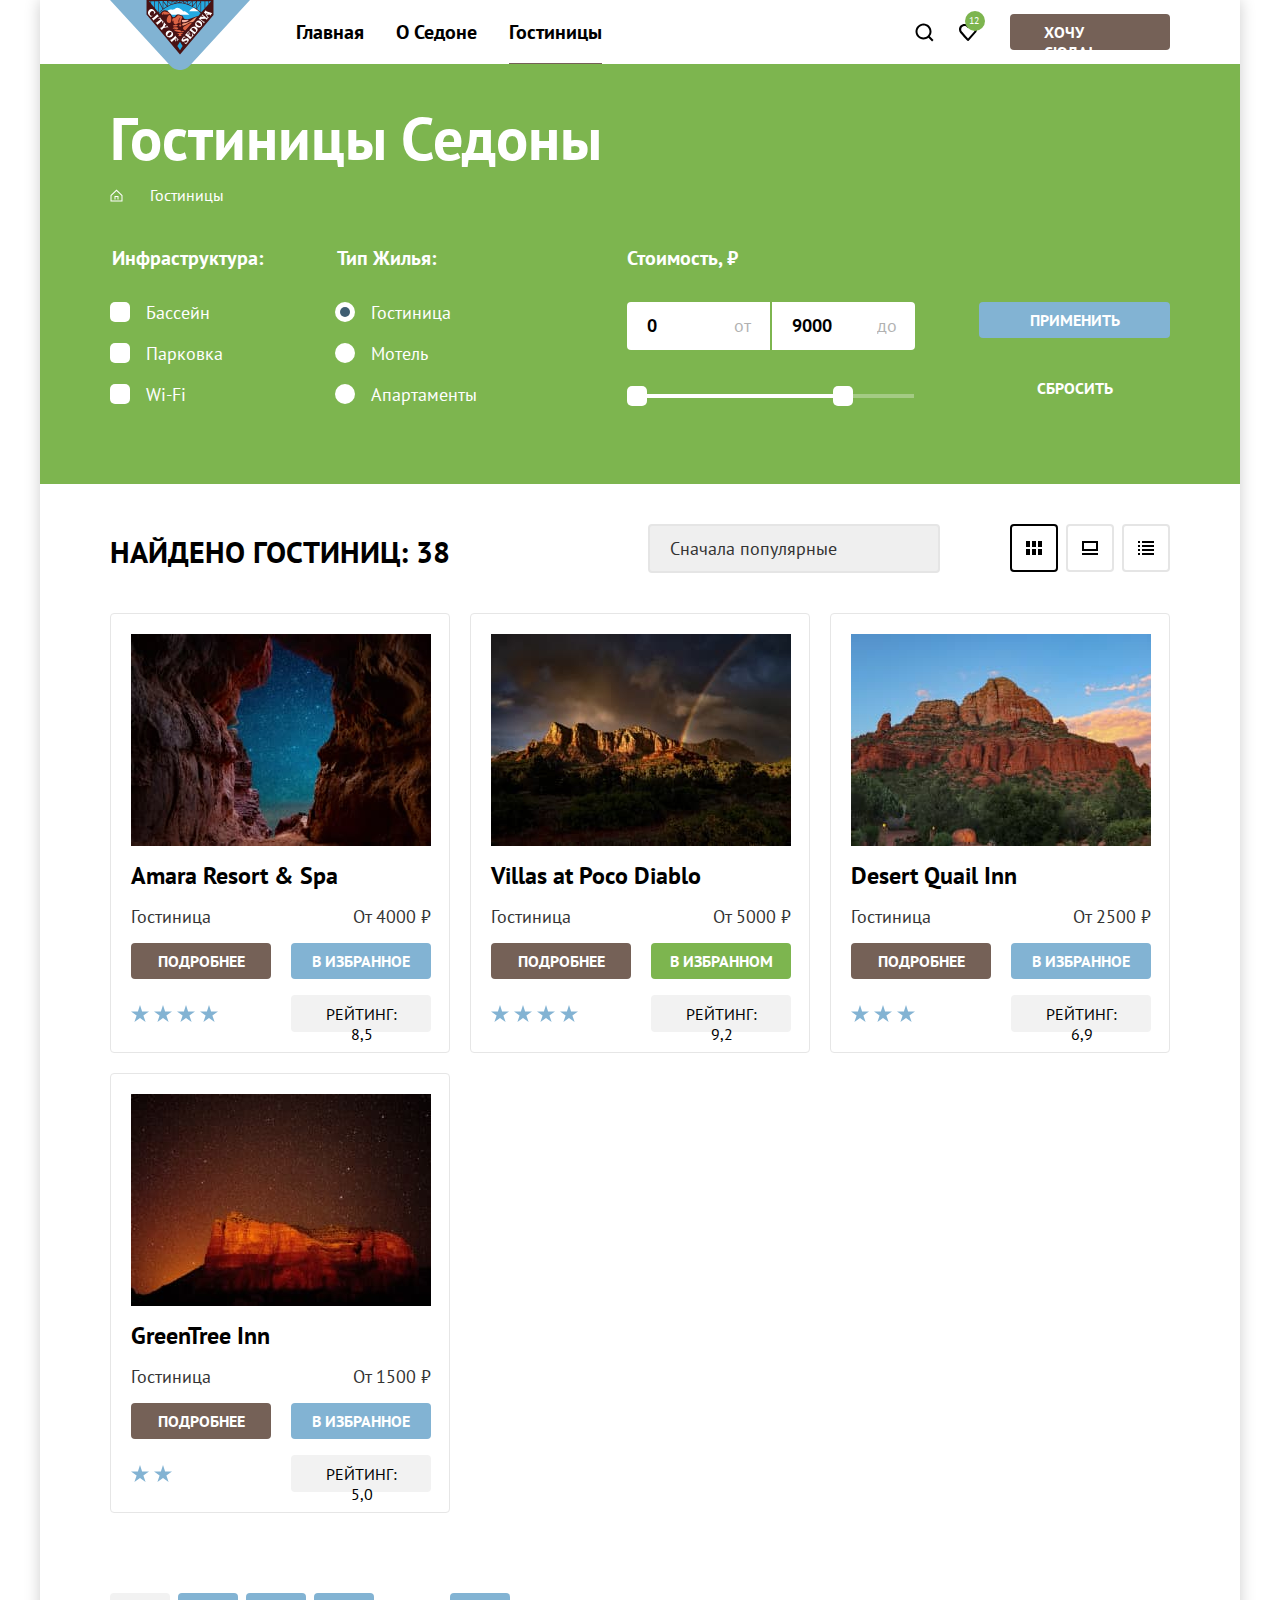
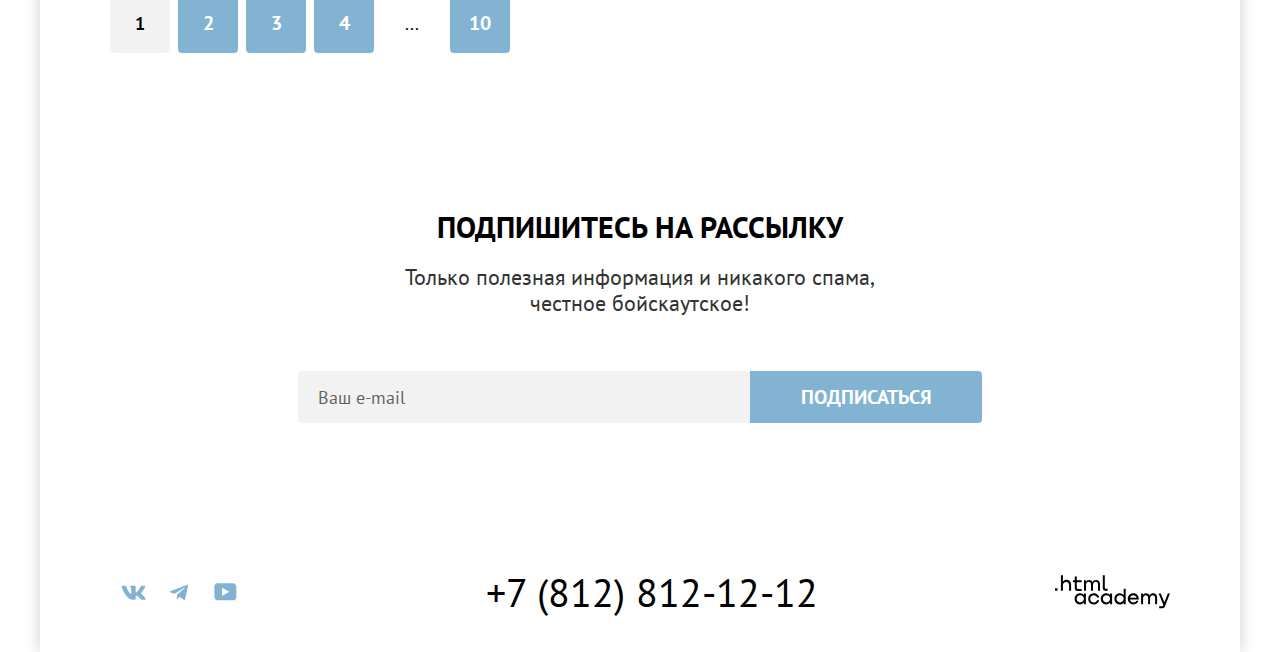
==== commit 84247ffc: "добавляет модальное окно" ====
--- a/catalog.html
+++ b/catalog.html
@@ -31,14 +31,13 @@
             <li class="navigation-item navigation-item-search">
               <a class="navigation-link-user navigation-link-search" href="search.html">
                 <span class="visually-hidden">Поиск</span>
-             <!--<img class="page-header-search" src="images/search.svg" width="20" height="20" alt="Поиск отелей">-->
+                <svg class="header-icon-search" aria-hidden="true" focusable="false" width="20" height="20" viewBox="0 0 20 20" xmlns="http://www.w3.org/2000/svg"><path d="m19.5 18.008-3.7-3.68c1-1.292 1.7-2.983 1.7-4.872 0-4.376-3.6-7.956-8-7.956s-8 3.68-8 8.055c0 4.376 3.6 7.956 8 7.956 1.8 0 3.5-.597 4.9-1.69l3.7 3.679 1.4-1.492Zm-10-2.486c-3.3 0-6-2.685-6-5.967 0-3.282 2.7-5.967 6-5.967s6 2.685 6 5.967c0 3.282-2.7 5.967-6 5.967Z"/></svg>
               </a>
             </li>
             <li class="navigation-item navigation-item-favorites">
               <a class="navigation-link-user navigation-link-favorites" href="#">
                 <span class="visually-hidden">Отелей в избранном:</span>
-                <!--<img class="page-header-favorites" src="images/favorite.svg" width="18" height="17"
-                  alt="Избранные отели">-->
+                <svg class="header-icon-favorites" aria-hidden="true" focusable="false" width="18" height="17" viewBox="0 0 18 17" xmlns="http://www.w3.org/2000/svg"><path d="M8.9 17c-.3 0-.6-.1-.8-.4-5.4-6.1-6.7-7.5-7-7.9C.4 7.8 0 6.6 0 5.4 0 2.4 2.4 0 5.5 0 6.8 0 8 .5 9 1.3 10 .5 11.3 0 12.5 0c3 0 5.5 2.4 5.5 5.4 0 1.3-.5 2.5-1.3 3.4l-7 7.9c-.2.2-.4.3-.8.3Zm-6-9.5c.3.4 3.5 4 6.1 6.9l6.2-7c.5-.5.7-1.2.7-2 0-1.8-1.5-3.3-3.3-3.3-1 0-2 .5-2.7 1.3-.3.3-.6.4-.9.4-.3 0-.6-.2-.8-.4-.7-.8-1.7-1.3-2.7-1.3-1.8 0-3.3 1.5-3.3 3.3-.1.9.3 1.6.7 2.1-.1 0-.1 0 0 0Z"/></svg>
            <span class="notification-badge">12</span>
               </a>
             </li>
@@ -140,7 +139,7 @@
                   </div>
 
                   <div class="range-scale">
-                    <div class="range-bar" style="left: 10px; width: 226px">
+                    <div class="range-bar" style="left: 10px; width: 206px">
                       <button class="range-toggle toggle-min" type="button">
                         <span class="visually-hidden">Изменить минимальную цену</span>
                       </button>
@@ -196,7 +195,7 @@
                 </div>
                 <div class="hotel-card-info">
                   <span class="hotel">Гостиница</span>
-                  <span class="price">от 4 000 ₽</span>
+                  <span class="price">От 4000 ₽</span>
                 </div>
                 <div class="hotel-info-button">
                   <a class="button-more" href="#">Подробнее</a>
@@ -222,7 +221,7 @@
                 </div>
                 <div class="hotel-card-info">
                   <span>Гостиница</span>
-                  <span>от 5 000 ₽</span>
+                  <span>От 5000 ₽</span>
                 </div>
                 <div class="hotel-info-button">
                   <a class="button-more" href="#">Подробнее</a>
@@ -248,7 +247,7 @@
               </div>
                 <div class="hotel-card-info">
                   <span class="card-info-apartment">Гостиница</span>
-                  <span>от 2 500 ₽</span>
+                  <span>От 2500 ₽</span>
                 </div>
                 <div class="hotel-info-button">
                   <a class="button-more" href="#">Подробнее</a>
@@ -274,7 +273,7 @@
                 </div>
                 <div class="hotel-card-info">
                   <span>Гостиница</span>
-                  <span>от 1 500 ₽</span>
+                  <span>От 1500 ₽</span>
                 </div>
                 <div class="hotel-info-button">
                   <a class="button-more" href="#">Подробнее</a>
@@ -285,7 +284,7 @@
                     <img src="images/star.svg" width="18" height="17" alt="У гостиницы GreenTree Inn 2 звезды">
                     <img src="images/star.svg" width="18" height="17" alt="">
                   </span>
-                  <span class="button button-rating">Рейтинг: 5</span>
+                  <span class="button button-rating">Рейтинг: 5,0</span>
                 </div>
               </li>
             </ul>
@@ -319,7 +318,7 @@
           </div>
             <form class="newsletter-form" action="https://echo.htmlacademy.ru/" method="post">
               <!--<label for="newsletter-email"></label>-->
-              <input class="field" type="email" id="newsletter-email" name="newsletter-email" placeholder="Ваш email"
+              <input class="field" type="email" id="newsletter-email" name="newsletter-email" placeholder="Ваш e-mail"
                 required>
               <button class="button newsletter-button" type="submit">Подписаться</button>
             </form>
--- a/styles/styles.css
+++ b/styles/styles.css
@@ -101,6 +101,7 @@
 
 button:hover {
   background-color: #615048;
+  transition: all 0.3s ease-out;
 }
 button:focus {
   background-color: #615048;
@@ -143,6 +144,7 @@
 
 .header-button:hover {
   background-color: #615048;
+  transition: all 0.3s ease-out;
 }
 .header-button:focus {
   background-color: #615048;
@@ -171,6 +173,7 @@
 
 .newsletter-button:hover {
   background-color: #68A2CA;
+  transition: all 0.3s ease-out;
 }
 .newsletter-button:focus{
   background-color: #68A2CA;
@@ -183,7 +186,7 @@
 }
 .newsletter-button:active {
   background-color: #68A2CA;
-  color: rgba(255, 255, 255, 0.3);;
+  color: rgba(255, 255, 255, 0.3);
 }
 
 
@@ -193,9 +196,6 @@
   background-color: #ffffff;
   margin: 0;
   padding: 0;
-  /*box-shadow:
-  -40px 0 20px 0 #f2f2f2,
-  40px 0 20px 0 #f2f2f2;*/
 }
 .page-header-logo {
   display: block;
@@ -348,6 +348,7 @@
 
 .navigation-link-favorites:hover .header-icon-favorites {
   fill: #756157;
+  transition: all 0.3s ease-out;
 }
 .navigation-link-favorites:focus .header-icon-favorites {
   fill: #756157;
@@ -358,7 +359,6 @@
 }
 .navigation-link-favorites:focus-visible .header-icon-favorites {
   fill: #756157;
-  outline: none;
 }
 
 .navigation-link-favorites:active .header-icon-favorites {
@@ -371,6 +371,7 @@
 
 .navigation-link-search:hover .header-icon-search {
   fill: #756157;
+  transition: all 0.3s ease-out;
 }
 .navigation-link-search:focus .header-icon-search {
   fill: #756157;
@@ -381,7 +382,6 @@
 }
 .navigation-link-search:focus-visible .header-icon-search {
   fill: #756157;
-  outline: none;
 }
 
 .navigation-link-search:active .header-icon-search {
@@ -402,10 +402,14 @@
     border-radius: 100vw;
     padding: 5px 5px 5px 4px;
     text-decoration: none;
+    /*
     margin-top: -20px;
-    margin-left: 17px;
+    margin-left: 17px; */
     background-position: 50%;
-    z-index: 1;
+    position: absolute;
+    top: 11px;
+    left: 19px;
+    /*z-index: 1; */
   }
 
 /* Основной контент */
@@ -593,6 +597,8 @@
   text-transform: uppercase;
   hyphens: auto;
   max-width: 175px;
+  padding: 0;
+  display: block;
 }
 .advantages-list-description {
   margin: 0;
@@ -641,7 +647,7 @@
   text-align: center;
   hyphens: auto;
   margin: 0;
-margin-top: 25px;
+margin-top: 26px; /*  25 */
 }
 
 /* приезжайте в Седону + 3 карточки с иконкой  */
@@ -652,12 +658,15 @@
   padding: 0;
 }
 .welcome-title{
+  display: block;
   margin-bottom: 20px;
-  margin-top: 0;
+  margin-top: -2px; /* по макету 0  */
+
 }
 .welcome-description {
-  padding-bottom: 64px;
-  margin: 0;
+  margin: 0;
+  margin-bottom: 64px;
+  padding: 0;
 }
 .welcome-advantages-list {
   list-style-type: none;
@@ -674,21 +683,23 @@
   width: 400px;
   min-height: 385px;
   text-align: center;
+  padding-top: 78px;  /*  было 81 */
+  padding-bottom: 81px;
+  padding-left: 85px;
+  padding-right: 85px;
+  margin: 0;
+}
+.welcome-advantages-item-white {
+  display: flex;
+  flex-direction: column;
+  width: 400px;
+  min-height: 385px;
+  text-align: center;
   padding-top: 81px;
   padding-bottom: 81px;
   padding-left: 85px;
   padding-right: 85px;
-}
-.welcome-advantages-item-white {
-  display: flex;
-  flex-direction: column;
-  width: 400px;
-  min-height: 385px;
-  text-align: center;
-  padding-top: 81px;
-  padding-bottom: 81px;
-  padding-left: 85px;
-  padding-right: 85px;
+  margin: 0;
 }
 
 .welcome-description, .booking-description, .advantages-description {
@@ -715,6 +726,8 @@
   font-size: 18px;
   line-height: 117%; /* 21px */
   font-weight: 400;
+  display: block;
+  padding-top: 10px;
 }
 
 .welcome-title-container {
@@ -788,7 +801,7 @@
   text-align: center;
   padding: 0;
   margin: 0;
-  margin-top: 96px;
+  margin-top: 74px; /*  по макету 96 */
 }
 .booking-title {
   font-family: "PT Sans", sans-serif;
@@ -800,6 +813,7 @@
   color: #000000;
   margin: 0;
   margin-bottom: 20px;
+  margin-top: 5px;  /* не по макету */
 }
 .booking-description {
   font-family: "PT Sans", sans-serif;
@@ -851,6 +865,13 @@
 }
 .newsletter-description {
   margin: 0;
+  width: 592px;
+  color: #ffffff;
+  font-size: 22px;
+  line-height: 118%; /* 26px */
+  font-weight: 400;
+  text-align: center;
+  hyphens: auto;
 }
 .newsletter-form {
   width: auto;
@@ -936,7 +957,8 @@
 .page-footer-container {
 display: flex;
 justify-content: space-between;
-margin: 40px 70px;
+margin: 45px 70px 40px 70px;  /* по макету верх 40 */
+padding: 0;
 }
 
 .footer-social {
@@ -985,17 +1007,16 @@
 }
 .footer-button:hover svg {
   fill: #68A2CA;
+  transition: all 0.3s ease-out;
   }
   .footer-button:focus svg {
     fill: #68A2CA;
-    outline: none;
   }
   .footer-button:focus:not(:focus-visible) svg {
     outline: none;
   }
   .footer-button:focus-visible svg {
     fill: #68A2CA;
-    outline: none;
   }
 
   .footer-button:active svg {
@@ -1025,10 +1046,10 @@
 
 .htmlacademy:hover .footer-icon-academy {
   fill: #756157;
+  transition: all 0.3s ease-out;
 }
 .htmlacademy:focus .footer-icon-academy {
   fill: #756157;
-  outline: none;
 }
 
 .htmlacademy:focus:not(:focus-visible) {
@@ -1036,7 +1057,6 @@
 }
 .htmlacademy:focus-visible .footer-icon-academy {
   fill: #756157;
-  outline: none;
 }
 
 .htmlacademy:active .footer-icon-academy {
@@ -1057,20 +1077,19 @@
 }
 .base-decoration:hover {
   color: #756157;
+  transition: all 0.3s ease-out;
 }
 .base-decoration:focus {
   color: #756157;
-  outline: none;
 }
 .base-decoration:focus:not(:focus-visible) {
   outline: none;
 }
 .base-decoration:focus-visible {
   color: #756157;
-  outline: none;
 }
 .base-decoration:active {
-  color: rgba(117, 97, 87, 0.3);;
+  color: rgba(117, 97, 87, 0.3);
 }
 
 
@@ -1160,10 +1179,10 @@
 }
 .breadcrumbs-link-icon:hover .icon-home {
  fill: rgba(255, 255, 255, 0.6);
+ transition: all 0.3s ease-out;
 }
 .breadcrumbs-link-icon:focus .icon-home {
   fill: #ffffff;
-  outline: none;
  }
 
  .breadcrumbs-link-icon:focus:not(:focus-visible) .icon-home {
@@ -1172,7 +1191,6 @@
 
  .breadcrumbs-link-icon:focus-visible .icon-home {
   fill: #ffffff;
-  outline: none;
  }
  .breadcrumbs-link-icon:active .icon-home {
   fill: rgba(255, 255, 255, 0.3);
@@ -1180,10 +1198,10 @@
 
  .breadcrumbs-link-text:hover {
   color: rgba(255, 255, 255, 0.6);
+  transition: all 0.3s ease-out;
  }
  .breadcrumbs-link-text:focus {
    color: #ffffff;
-   outline: none;
   }
 
   .breadcrumbs-link-text:focus:not(:focus-visible) {
@@ -1192,7 +1210,6 @@
 
   .breadcrumbs-link-text:focus-visible {
    color: #ffffff;
-   outline: none;
   }
   .breadcrumbs-link-text:active {
    fill: rgba(255, 255, 255, 0.3);
@@ -1227,6 +1244,7 @@
 }
 .control:hover .control-mark:hover {
   background-color: rgba(255, 255, 255, 0.6);
+  transition: all 0.3s ease-out;
 }
 
 .control:focus .control-mark {
@@ -1283,6 +1301,32 @@
   transform: translate(-50%, -50%);
 }
 
+.control-radio:hover .control-mark:hover {
+  background-color: rgba(255, 255, 255, 0.6);
+  transition: all 0.3s ease-out;
+}
+
+.control-radio:focus .control-mark {
+  background-color: rgba(255, 255, 255, 1);
+  outline: 3px solid #82B3D3;
+}
+
+.control-radio:not(:focus-visible) .control-mark {
+  outline: none;
+ }
+
+ .control-radio:focus-visible .control-mark {
+  outline: 3px solid #83B3D3;
+ }
+
+ .control-radio:active .control-mark {
+  background-color: rgba(255, 255, 255, 0.3);
+}
+
+.control-radio:disabled + .control-mark {
+  background-color: rgba(255, 255, 255, 0.3);
+}
+
 .catalog-filter {
   display: flex;
   justify-content: stretch;
@@ -1380,7 +1424,6 @@
  }
 
  .set-price-min:active {
-  outline: none;
   border: none;
  }
 
@@ -1452,6 +1495,7 @@
   width: 288px;
   margin-left: 70px;
   margin-right: 70px;
+  padding-left: 10px;
 }
 
 .range {
@@ -1493,27 +1537,6 @@
   cursor: pointer;
 }
 
-.range-toggle:hover {
-  background-color: #ffffff;
-}
-.range-toggle:focus {
-  background-color: #ffffff;
-  outline: 3px solid #83B3D3;
-}
-
-.range-toggle:not(:focus-visible) {
-  outline: none;
-}
-.range-toggle:focus-visible {
-  background-color: #ffffff;
-  outline: 3px solid #83B3D3;
-  outline-offset: -2px;
-}
-
-.range-toggle:active {
-  background-color: #ffffff;
-  outline: 2px solid #83B3D3;
-}
 .toggle-min {
   top: -8px;
   left: -10px;
@@ -1523,6 +1546,65 @@
   top: -8px;
   right: -10px;
 }
+
+.toggle-min:hover {
+  box-shadow: 0 4px 10px 0 rgba(0, 0, 0, 0.25);
+  transition: all 0.3s ease-out;
+  background-color: #ffffff;
+}
+.toggle-min:focus {
+  box-shadow: 0 4px 10px 0 rgba(0, 0, 0, 0.25);
+  border: 3px solid #83B3D3;
+  background-color: #ffffff;
+}
+
+.toggle-min:not(:focus-visible) {
+  outline: none;
+  background-color: #ffffff;
+}
+.toggle-min:focus-visible {
+  background-color: #ffffff;
+  border: 3px solid #83B3D3;
+}
+
+.toggle-min:active {
+  box-shadow: 0 7px 15px 0 rgba(0, 0, 0, 0.4);
+border: 2px solid #83B3D3;
+  background-color: #ffffff;
+}
+.toggle-min:disabled {
+  background-color: #f2f2f2;
+}
+
+.toggle-max:hover {
+  box-shadow: 0 4px 10px 0 rgba(0, 0, 0, 0.25);
+  transition: all 0.3s ease-out;
+  background-color: #ffffff;
+}
+.toggle-max:focus {
+  box-shadow: 0 4px 10px 0 rgba(0, 0, 0, 0.25);
+  border: 3px solid #83B3D3;
+  background-color: #ffffff;
+}
+
+.toggle-max:not(:focus-visible) {
+  outline: none;
+  background-color: #ffffff;
+}
+.toggle-maxn:focus-visible {
+  background-color: #ffffff;
+  border: 3px solid #83B3D3;
+}
+
+.toggle-max:active {
+  box-shadow: 0 7px 15 0 rgba(0, 0, 0, 0.4);
+border: 2px solid #83B3D3;
+  background-color: #ffffff;
+}
+.toggle-max:disabled {
+  background-color: #f2f2f2;
+}
+
 .control-input {
   font-family: "PT Sans", sans-serif;
   color: #ffffff;
@@ -1592,18 +1674,17 @@
 
 .button-apply:hover {
   background-color: #68A2CA;
+  transition: all 0.3s ease-out;
   outline: none;
 }
 .button-apply:focus {
   background-color: #68A2CA;
-  outline: none;
 }
 .button-apply:focus:not(:focus-visible) {
   outline: none;
 }
 .button-apply:focus-visible {
   background-color: #68A2CA;
-  outline: none;
 }
 .button-apply:active {
   background-color: #82B3D3;
@@ -1634,12 +1715,12 @@
   color: rgba(255, 255, 255, 0.6);
   background-color: rgba(255, 255, 255, 0);
   outline: none;
+  transition: all 0.3s ease-out;
 }
 .button-reset:focus {
   border: 3px solid #83B3D3;
   color: #ffffff;
   background-color: rgba(255, 255, 255, 0);
-  outline: none;
 }
 .button-reset:focus:not(:focus-visible) {
   outline: none;
@@ -1649,7 +1730,6 @@
   border: 3px solid #83B3D3;
   color: #ffffff;
   background-color: rgba(255, 255, 255, 0);
-  outline: none;
 }
 .button-reset:active {
   color: rgba(255, 255, 255, 0.3);
@@ -1675,6 +1755,7 @@
   font-weight: 700;
   padding: 0;
   margin: 0;
+  margin-top: 0;
   margin-right: auto;
   justify-content: flex-start;
 }
@@ -1687,17 +1768,17 @@
   */
 select:hover {
   border: 2px solid #68A2CA;
+  transition: all 0.3s ease-out;
 }
 select:focus {
-  outline: none;
+
   border: 2px solid #68A2CA;
 }
 select:focus:not(:focus-visible) {
-  outline: none;
+
   border: none;
 }
 select:focus-visible {
-  outline: none;
   border: 2px solid #68A2CA;
 }
 select:disabled {
@@ -1723,6 +1804,7 @@
 background-repeat: no-repeat;
 background-position: right 20px center;
 appearance: none;
+margin-top: -10px;
 }
 
 .buttons-list {
@@ -1730,8 +1812,10 @@
   gap: 8px;
   align-items: center;
   margin-top: auto;
+  margin-top: -10px;
   margin-left: 70px;
   justify-content: space-between;
+  padding: 0;
 }
 .button-filter-checked {
   width: 48px;
@@ -2196,6 +2280,8 @@
   color: #333333;
   margin: auto;
   margin-top: 20px;
+  display: block;
+  width: 475px;
 }
 
 .visually-hidden {
@@ -2208,3 +2294,630 @@
   clip: rect(0, 0, 0, 0);
   border: 0;
 }
+.modal-container {
+  position: fixed;
+  top: 0;
+  left: 0;
+  display: flex;
+  width: 100%;
+  height: 100%;
+  background-color: rgba(242, 242, 242, 0.8);
+}
+
+/*
+.modal-container-close {
+  display: none;
+}
+  */
+.modal {
+  position: relative;
+  margin: auto;
+  padding: 40px;
+  background-color: #ffffff;
+  box-shadow: 0 25px 50px 0 rgba(0, 0, 0, 0.15);
+}
+.modal-booking {
+  width: 717px;
+  min-height: 576px;
+/*  top: 396px;
+  left: 281px;*/
+  padding: 64px 70px 64px 70px;
+  border-radius: 30px;
+}
+
+.modal-close-button {
+  position: absolute;
+  padding: 0;
+  top: 64px;
+  right: 52px;
+  width: 52px;
+  height: 52px;
+  background-color: #ffffff;
+  border: none;
+  /*background-image: url("../images/modal-close.svg");*/
+  background-repeat: no-repeat;
+  background-position: center;
+  cursor: pointer;
+}
+.close-icon {
+  position: absolute;
+  top: 0;
+  right: 0;
+  bottom: 0;
+  left: 0;
+  margin: auto;
+  fill: #f2f2f2;
+}
+.modal-close-button:hover .close-icon {
+  background-color: #ffffff;
+  fill:rgba(0, 0, 0, 0.3)
+}
+
+.modal-close-button:focus {
+  background-color: rgba(255, 255, 255, 0);
+}
+
+.modal-close-button:active {
+  background-color: rgba(255, 255, 255, 0);
+}
+
+.modal-title {
+  display: block;
+  margin: 0;
+  margin-bottom: 64px;
+  font-family: "PT Sans", sans-serif;
+  font-size: 30px;
+  line-height: 120%; /* 36px*/
+  font-weight: 700;
+  color: #000000;
+  text-transform: uppercase;
+}
+.all-modal-content {
+  display: flex;
+  flex-direction: column;
+  justify-content: center;
+  align-items: center;
+  max-width: 577px;
+  margin: 0 auto;
+}
+
+.date-checkin, .date-checkout {
+  display: flex;
+  justify-content: start;
+  align-items: center;
+}
+
+.guests {
+  display: flex;
+  justify-content: start;
+  align-items: center;
+  width: 577px;
+}
+
+.kids {
+  padding-right: 10px;
+  display: flex;
+  justify-content: start;
+  align-items: center;
+}
+.checkin-form, .checkout-form {
+  width: auto;
+  height: auto;
+  margin: 0 auto;
+  margin-bottom: 4px;
+  display: flex;
+  justify-content: start;
+}
+
+.adults {
+  position: relative;
+  display: flex;
+  flex-direction: row;
+  justify-content: start;
+  align-items: center;
+}
+
+.adult-form {
+  width: auto;
+  height: auto;
+  display: flex;
+  align-self: flex-start;
+  margin: 0;
+}
+.kids-form {
+  width: auto;
+  height: auto;
+  display: flex;
+  justify-content: flex-end;
+  margin: 0;
+  margin-bottom: 48px;
+}
+.checkin-field, .checkout-field {
+  font:inherit;
+  color: #000000;
+  line-height: 133%; /* 24px */
+font-weight: 700;
+font-size: 18px;
+  border-radius: 4px;
+  padding: 12px 20px 12px 20px;
+  width: 440px;
+  height: 48px;
+  border: none;
+  background: #F2F2F2;
+  background-image: url(../images/date-modal.svg);
+    background-repeat: no-repeat;
+    background-position: right 20px center;
+    appearance: none;
+cursor: pointer;
+}
+
+.checkin-field:hover {
+  background-color: #e5e5e5;
+}
+.checkin-field:focus {
+  background-color: #e5e5e5;
+  outline: 2px solid #82b3d3;
+}
+.checkin-field:active {
+  background-color: #e5e5e5;
+  outline: 2px solid #82b3d3;
+}
+
+.checkout-field:hover {
+  background-color: #e5e5e5;
+}
+.checkout-field:focus {
+  background-color: #e5e5e5;
+  outline: 2px solid #82b3d3;
+}
+.checkout-field:active {
+  background-color: #e5e5e5;
+  outline: 2px solid #82b3d3;
+}
+.checkin-field::placeholder {
+  color: #000000;
+}
+.checkout-field::placeholder {
+  color: #000000;
+}
+
+.adult-field {
+  font:inherit;
+  color: #000000;
+  line-height: 133%; /* 24px */
+font-weight: 700;
+font-size: 18px;
+  width: 110px;
+  height: 48px;
+  border: none;
+  background: #F2F2F2;
+  display: flex;
+  justify-content: center;
+  text-align: center;
+  padding: 0;
+  border-radius: 4px;
+}
+
+.adult-field:hover {
+  background-color: #e5e5e5;
+}
+
+.adult-field:focus {
+  background-color: #e5e5e5;
+  outline: 2px solid #82b3d3;
+}
+.adult-field:active {
+  background-color: #e5e5e5;
+  outline: 2px solid #82b3d3;
+}
+.adult-field:disabled {
+  pointer-events:none;
+}
+
+.kids-field {
+  font:inherit;
+  color: #000000;
+  line-height: 133%; /* 24px */
+font-weight: 700;
+font-size: 18px;
+border-radius: 4px;
+  width: 110px;
+  height: 48px;
+  border: none;
+  background: #F2F2F2;
+  display: flex;
+    justify-content: center;
+    padding: 0;
+    text-align: center;
+}
+
+.kids-field:hover {
+  background-color: #e5e5e5;
+}
+.kids-field:focus {
+  background-color: #e5e5e5;
+  outline: 2px solid #82b3d3;
+}
+.kids-field:active {
+  background-color: #e5e5e5;
+  outline: 2px solid #82b3d3;
+}
+.kids-field:disabled {
+  pointer-events:none;
+}
+
+.adult-field::placeholder {
+  color: #000000;
+  text-align: center;
+}
+
+.kids-field::placeholder {
+  color: #000000;
+  text-align: center;
+}
+
+.adult-field::-webkit-outer-spin-button,
+.adult-field::-webkit-inner-spin-button {
+  appearance: none;
+  margin: 0;
+}
+
+.kids-field::-webkit-outer-spin-button,
+.kids-field::-webkit-inner-spin-button {
+  appearance: none;
+  margin: 0;
+}
+
+.adults-buttons {
+  display: flex;
+  position: relative;
+  cursor: pointer;
+  margin-right: 88px;
+  width: 110px;
+}
+.minus-old {
+  position: absolute;
+  border: none;
+  width: 40px;
+  height: 48px;
+background-color: transparent;
+top: 0;
+ left: 0;
+ display: flex;
+ justify-content: center;
+ align-items: center;
+ padding: 0;
+ cursor: pointer;
+}
+
+.plus-old:hover {
+  background-color: transparent;
+}
+.minus-old:hover {
+  background-color: transparent;
+}
+.minus-old:hover .minus-icon svg{
+  background-color: transparent;
+  fill: #756157;
+}
+
+.minus-old:focus {
+  background-color: transparent;
+  fill: #756157;
+}
+
+.minus-old:focus .minus-icon {
+  background-color: transparent;
+  fill: #756157;
+}
+.plus-old:focus {
+  background-color: transparent;
+}
+.plus-old:focus .plus-icon{
+  background-color: transparent;
+  fill: #756157;
+}
+.minus-old:active {
+  background-color: transparent;
+}
+.minus-old:active .minus-icon {
+  background-color: transparent;
+  fill: rgba(117, 97, 87, 0.3)
+}
+.plus-old:active {
+  background-color: transparent;
+}
+.plus-old:active .plus-icon{
+  background-color: transparent;
+  fill: rgba(117, 97, 87, 0.3)
+}
+
+.plus-old {
+  position: absolute;
+  border: none;
+  width: 40px;
+  height: 48px;
+top: 0;
+ right: 0;
+ display: flex;
+ justify-content: center;
+ align-items: center;
+ padding: 0;
+ background-color: transparent;
+ cursor: pointer;
+}
+.minus-icon {
+  fill: #756157;
+  fill-opacity: 0.3;
+ position: absolute;
+ top: 23px;
+ right: 0;
+ bottom: 0;
+ left: 13px;
+ margin: 0;
+}
+
+.plus-icon {
+  fill: #756157;
+  fill-opacity: 0.3;
+ /*position: absolute;*/
+ top: 0;
+ right: 0;
+ bottom: 0;
+ left: 0;
+ margin: 0;
+ padding: 0;
+ display: block;
+}
+
+.kids-buttons {
+  display: flex;
+  position: relative;
+  cursor: pointer;
+  margin-left: 36px;
+}
+
+.minus-kids {
+  position: absolute;
+  border: none;
+  width: 20px;
+  height: 20px;
+  background-color: transparent;
+top: 16px;
+ left: 45px;
+ display: flex;
+ align-items: center;
+ padding: 0;
+ cursor: pointer;
+}
+
+.minus-kids:hover {
+  background-color: transparent;
+}
+.plus-kids:hover {
+  background-color: transparent;
+}
+.plus-kids {
+  position: absolute;
+  border: none;
+  width: 20px;
+  height: 20px;
+  background-color: transparent;
+top: 16px;
+ left: 115px;
+ display: flex;
+ align-items: center;
+ padding: 0;
+ cursor: pointer;
+}
+
+.checkin-date-label {
+  display: flex;
+  justify-content: flex-start;
+  align-items: center;
+  padding-right: 24px;
+  font:inherit;
+  color: #000000;
+  line-height: 120%;
+font-weight: 700;
+font-size: 20px;
+}
+
+.checkout-date-label {
+  display: flex;
+  justify-content: flex-start;
+  align-items: center;
+  padding-right: 18px;
+  font:inherit;
+  color: #000000;
+  line-height: 120%;
+font-weight: 700;
+font-size: 20px;
+}
+
+.adult-form-label {
+  display: flex;
+  justify-content: flex-start;
+  align-items: center;
+  margin-right: 46px;
+  font:inherit;
+  color: #000000;
+  line-height: 120%;
+font-weight: 700;
+font-size: 20px;
+}
+
+.kids-form-label {
+  display: flex;
+  justify-content: flex-start;
+  align-items: center;
+  font:inherit;
+  color: #000000;
+  line-height: 120%;
+font-weight: 700;
+font-size: 20px;
+}
+
+
+.checkin-past {
+  display: block;
+  margin-bottom: 23px;
+  margin-right: auto;
+  margin-left: 157px;
+  font:inherit;
+  color: #FF5757;
+  line-height: 131%;
+font-weight: 400;
+font-size: 16px;
+margin-top: 4px;
+}
+.checkout-rooms {
+  display: block;
+  margin-bottom: 23px;
+  margin-right: auto;
+  margin-left: 157px;
+  margin-top: 4px;
+  font:inherit;
+  color: #333333;
+  line-height: 131%;
+font-weight: 400;
+font-size: 16px;
+}
+.modal-find {
+  font-family: inherit;
+  background-color: #82B3D3;
+  border-radius: 10px;
+  width: 577px;
+  min-height: 60px;
+  padding: 18px 77px;
+  font:inherit;
+  color: #ffffff;
+  line-height: 120%;
+font-weight: 700;
+font-size: 20px;
+text-transform: uppercase;
+margin-top: 48px;
+}
+
+
+.modal-find:hover {
+  background-color: #68A2CA;
+  transition: all 0.3s ease-out;
+}
+.modal-find:focus{
+  background-color: #68A2CA;
+}
+.modal-find:focus:not(:focus-visible) {
+  outline: none;
+}
+.modal-find:focus-visible{
+  background-color: #68A2CA;
+}
+.modal-find:active {
+  background-color: #68A2CA;
+  color: rgba(255, 255, 255, 0.3);
+}
+
+.modal-find:disabled {
+  background-color: #68A2CA;
+  color: rgba(255, 255, 255, 0.3);
+  pointer-events:none;
+}
+
+.tooltip {
+display: block;
+  width: 26px;
+  height: 26px;
+  position: relative;
+}
+
+.tooltip-toggle {
+  border: none;
+  padding: 0;
+  margin: 0;
+  display: block;
+  background-color: rgba(255, 255, 255, 0);
+  cursor: pointer;
+}
+
+.tooltip-toggle:hover {
+  background-color: rgba(255, 255, 255, 0);
+}
+.tooltip-icon {
+  width: 100%;
+  height: 100%;
+  color: #82b3d3;
+  display: block;
+  background-color: rgba(255, 255, 255, 0);
+}
+
+
+.tooltip-toggle:hover .tooltip-icon {
+  color: #68A2CA;
+}
+
+.tooltip-toggle:focus {
+  color: #f2f2f2;
+  background-color: rgba(255, 255, 255, 0);
+}
+
+.tooltip-toggle:focus .tooltip-icon {
+  color: #68A2CA;
+  background-color: rgba(255, 255, 255, 0);
+}
+
+.tooltip-toggle:active {
+  background-color: rgba(255, 255, 255, 0);
+  color: #f2f2f2;
+}
+
+.tooltip-toggle:active .tooltip-icon {
+  color: #68A2CA;
+  background-color: rgba(255, 255, 255, 0);
+}
+
+.tooltip-toggle:disabled .tooltip-icon {
+pointer-events: none;
+}
+.tooltip-text {
+  background-color: #333333;
+  color: #ffffff;
+  font-size: 16px;
+  line-height: 125%; /* 20px*/
+  font-weight: 400;
+  text-transform: none;
+  padding: 18px 20px;
+  border-radius: 10px;
+  display: block;
+  width: 256px;
+  min-height: 142px;
+  position: absolute;
+  margin-top: 16px;
+  margin-right: 42px;
+  left: 50%; /* 86 */
+  transform: translateX(-50%);
+  z-index: 1;
+ /*display: none;*/
+}
+.tooltip-toggle:hover + .tooltip-text,
+.tooltip-toggle:focus + .tooltip-text {
+  display: block;
+}
+.form-label-icon {
+  position: relative;
+  padding-right: 10px;
+}
+
+.tooltip-text::before {
+  content:'';
+  background-image: url("../images/triangle-tooltip.svg");
+  width: 19px;
+  height: 9px;
+  position:absolute;
+  bottom: 100%;
+  left:0;
+  right:0;
+  margin-left: auto;
+  margin-right: auto;
+  margin-top: 6px;
+}
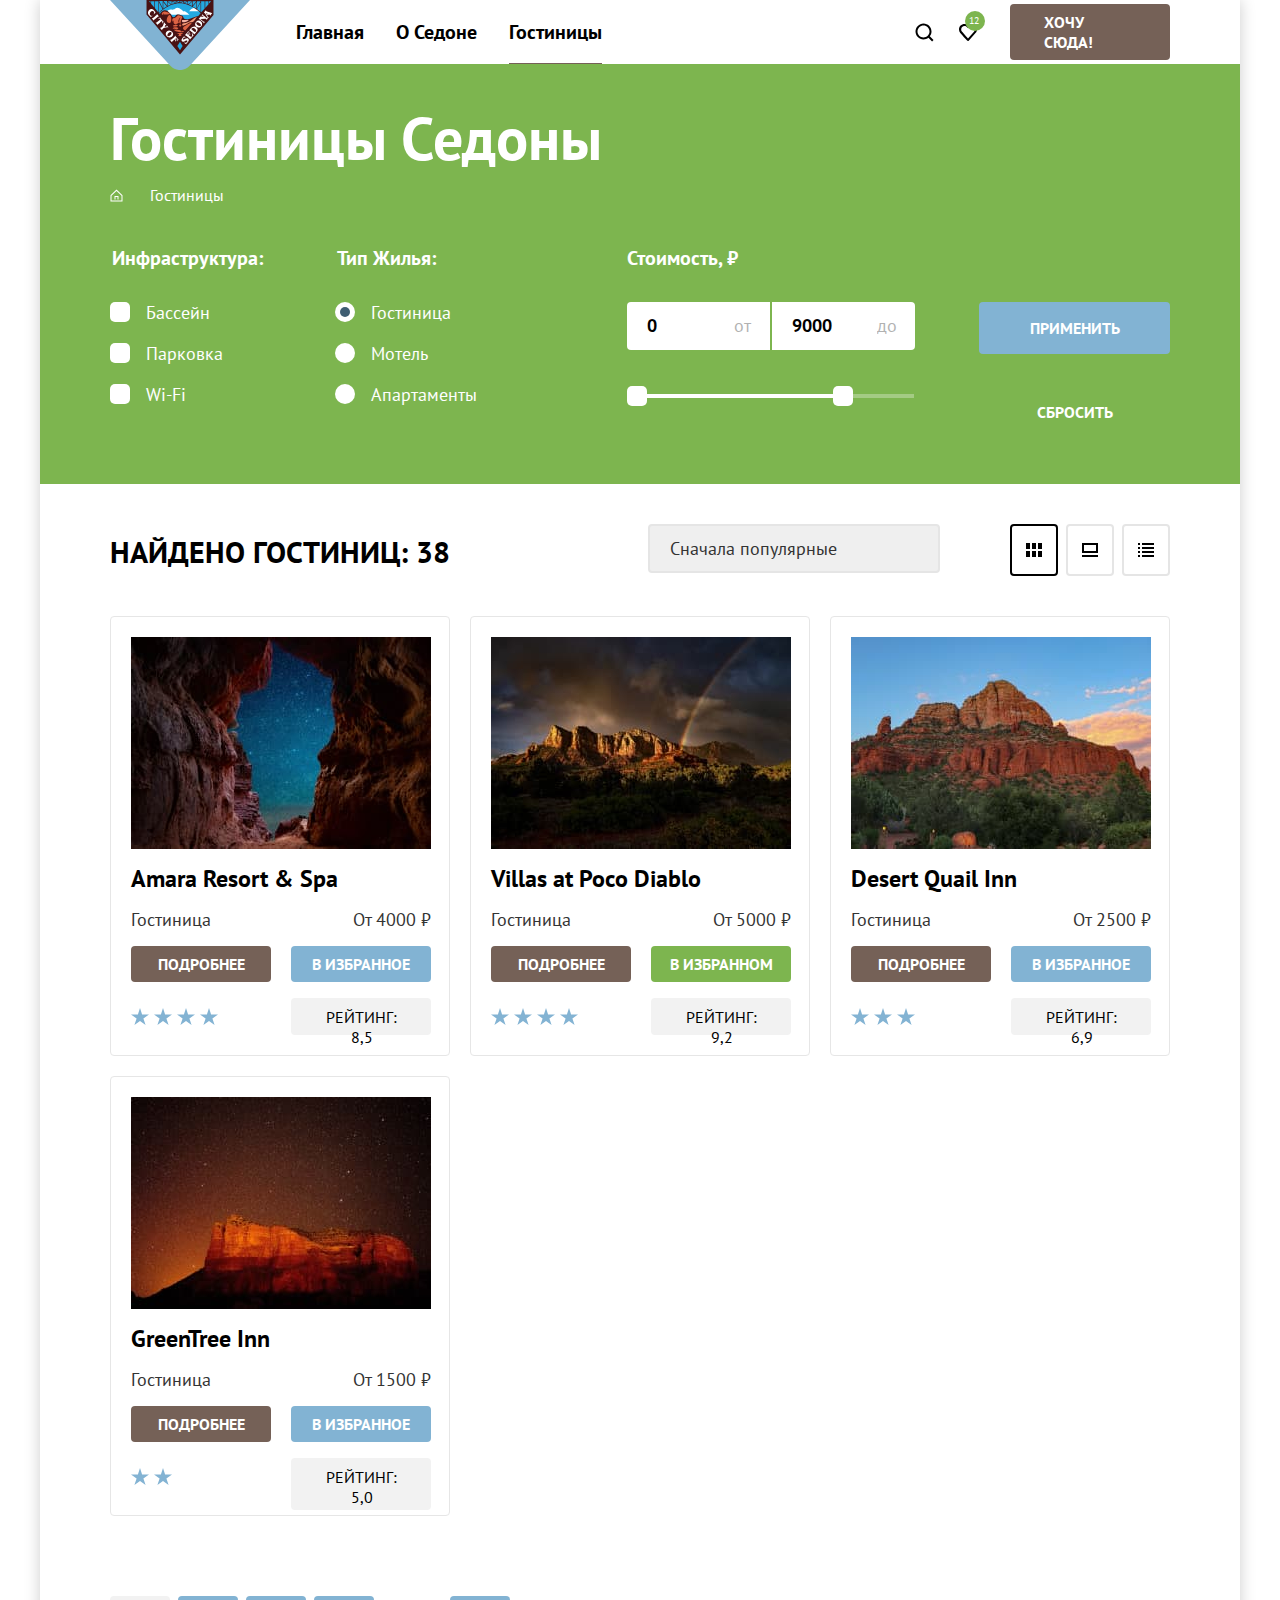
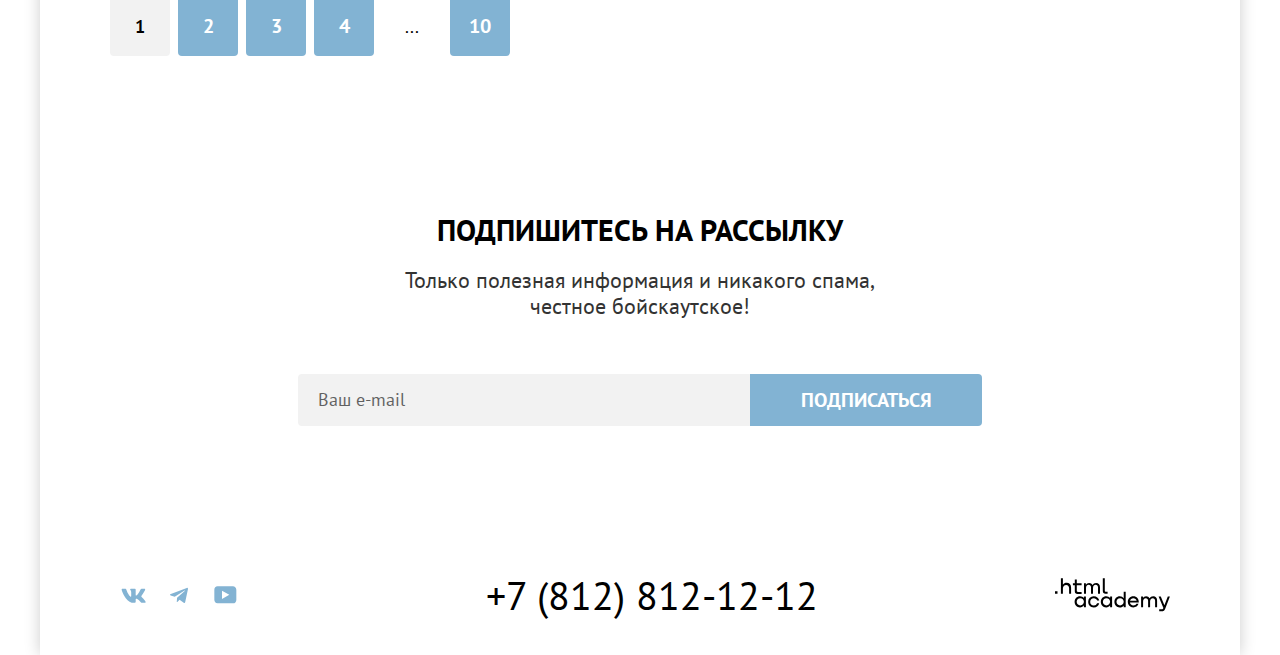
==== commit 52dfea7c: "правки" ====
--- a/catalog.html
+++ b/catalog.html
@@ -1,5 +1,6 @@
 <!DOCTYPE html>
 <html lang="ru">
+
   <head>
     <meta charset="utf-8">
     <link rel="icon" href="favicon.ico" sizes="32x32">
@@ -23,7 +24,8 @@
                 <a class="navigation-link base-decoration" href="about.html">О Седоне</a>
               </li>
               <li class="navigation-item-pages">
-                <a class="navigation-link navigation-link-current base-decoration" href="catalog.html"><span>Гостиницы</span></a>
+                <a class="navigation-link navigation-link-current base-decoration"
+                  href="catalog.html"><span>Гостиницы</span></a>
               </li>
             </ul>
           </div>
@@ -31,14 +33,22 @@
             <li class="navigation-item navigation-item-search">
               <a class="navigation-link-user navigation-link-search" href="search.html">
                 <span class="visually-hidden">Поиск</span>
-                <svg class="header-icon-search" aria-hidden="true" focusable="false" width="20" height="20" viewBox="0 0 20 20" xmlns="http://www.w3.org/2000/svg"><path d="m19.5 18.008-3.7-3.68c1-1.292 1.7-2.983 1.7-4.872 0-4.376-3.6-7.956-8-7.956s-8 3.68-8 8.055c0 4.376 3.6 7.956 8 7.956 1.8 0 3.5-.597 4.9-1.69l3.7 3.679 1.4-1.492Zm-10-2.486c-3.3 0-6-2.685-6-5.967 0-3.282 2.7-5.967 6-5.967s6 2.685 6 5.967c0 3.282-2.7 5.967-6 5.967Z"/></svg>
+                <svg class="header-icon-search" aria-hidden="true" focusable="false" width="20" height="20"
+                  viewBox="0 0 20 20" xmlns="http://www.w3.org/2000/svg">
+                  <path
+                    d="m19.5 18.008-3.7-3.68c1-1.292 1.7-2.983 1.7-4.872 0-4.376-3.6-7.956-8-7.956s-8 3.68-8 8.055c0 4.376 3.6 7.956 8 7.956 1.8 0 3.5-.597 4.9-1.69l3.7 3.679 1.4-1.492Zm-10-2.486c-3.3 0-6-2.685-6-5.967 0-3.282 2.7-5.967 6-5.967s6 2.685 6 5.967c0 3.282-2.7 5.967-6 5.967Z" />
+                </svg>
               </a>
             </li>
             <li class="navigation-item navigation-item-favorites">
               <a class="navigation-link-user navigation-link-favorites" href="#">
                 <span class="visually-hidden">Отелей в избранном:</span>
-                <svg class="header-icon-favorites" aria-hidden="true" focusable="false" width="18" height="17" viewBox="0 0 18 17" xmlns="http://www.w3.org/2000/svg"><path d="M8.9 17c-.3 0-.6-.1-.8-.4-5.4-6.1-6.7-7.5-7-7.9C.4 7.8 0 6.6 0 5.4 0 2.4 2.4 0 5.5 0 6.8 0 8 .5 9 1.3 10 .5 11.3 0 12.5 0c3 0 5.5 2.4 5.5 5.4 0 1.3-.5 2.5-1.3 3.4l-7 7.9c-.2.2-.4.3-.8.3Zm-6-9.5c.3.4 3.5 4 6.1 6.9l6.2-7c.5-.5.7-1.2.7-2 0-1.8-1.5-3.3-3.3-3.3-1 0-2 .5-2.7 1.3-.3.3-.6.4-.9.4-.3 0-.6-.2-.8-.4-.7-.8-1.7-1.3-2.7-1.3-1.8 0-3.3 1.5-3.3 3.3-.1.9.3 1.6.7 2.1-.1 0-.1 0 0 0Z"/></svg>
-           <span class="notification-badge">12</span>
+                <svg class="header-icon-favorites" aria-hidden="true" focusable="false" width="18" height="17"
+                  viewBox="0 0 18 17" xmlns="http://www.w3.org/2000/svg">
+                  <path
+                    d="M8.9 17c-.3 0-.6-.1-.8-.4-5.4-6.1-6.7-7.5-7-7.9C.4 7.8 0 6.6 0 5.4 0 2.4 2.4 0 5.5 0 6.8 0 8 .5 9 1.3 10 .5 11.3 0 12.5 0c3 0 5.5 2.4 5.5 5.4 0 1.3-.5 2.5-1.3 3.4l-7 7.9c-.2.2-.4.3-.8.3Zm-6-9.5c.3.4 3.5 4 6.1 6.9l6.2-7c.5-.5.7-1.2.7-2 0-1.8-1.5-3.3-3.3-3.3-1 0-2 .5-2.7 1.3-.3.3-.6.4-.9.4-.3 0-.6-.2-.8-.4-.7-.8-1.7-1.3-2.7-1.3-1.8 0-3.3 1.5-3.3 3.3-.1.9.3 1.6.7 2.1-.1 0-.1 0 0 0Z" />
+                </svg>
+                <span class="notification-badge">12</span>
               </a>
             </li>
             <li class="navigation-item navigation-item-button">
@@ -55,108 +65,111 @@
               <ul class="breadcrumbs-list">
                 <li class="breadcrumbs-item breadcrumbs-home">
                   <a class="breadcrumbs-link-icon" href="index.html"><span class="visually-hidden">Главная</span>
-                    <svg class="icon-home" aria-hidden="true" focusable="false" xmlns="http://www.w3.org/2000/svg" width="13" height="13"><path d="m6.5.5-6 5.8v6.2h12V6.3L6.5.5Zm5 11h-10V6.7l5-4.8 5 4.8v4.8Z"/><path d="M4.5 10.5h1V8h2v2.5h1V7h-4v3.5Z"/></svg>
+                    <svg class="icon-home" aria-hidden="true" focusable="false" xmlns="http://www.w3.org/2000/svg"
+                      width="13" height="13">
+                      <path d="m6.5.5-6 5.8v6.2h12V6.3L6.5.5Zm5 11h-10V6.7l5-4.8 5 4.8v4.8Z" />
+                      <path d="M4.5 10.5h1V8h2v2.5h1V7h-4v3.5Z" />
+                    </svg>
                   </a>
-                    <!--<img src="images/index-home.svg" width="13" height="15" alt="Переход на главную страницу">-->
                 </li>
-                <!--<li class="breadcrumbs-item breadcrumbs-arrow arrow-left">
-                  <img class="arrow-breadcrumbs" src="images/arrow-breadcrumbs.svg" width="6" height="10">
-                </li>-->
                 <li class="breadcrumbs-item breadcrumbs-hotels">
-                  <a href="catalog.html" class="breadcrumbs-link-text">Гостиницы</a>
+                  <a class="breadcrumbs-link-text">Гостиницы</a>
                 </li>
               </ul>
             </section>
 
             <section class="header-filter">
               <h2 class="visually-hidden">Фильтры</h2>
-<div class="form-choice">
-              <form class="catalog-filter" action="https://echo.htmlacademy.ru/" method="get">
-
-                <fieldset class="catalog-filter-group">
-                  <legend class="catalog-filter-title">Инфраструктура:</legend>
-                  <ul class="catalog-filter-list">
-                    <li class="catalog-filter-item pool">
-                      <label class="control">
-                        <input class="visually-hidden control-input" type="checkbox" name="pool" checked>
-                        <span class="control-mark"></span>
-                        <span class="control-label">Бассейн</span>
-                      </label>
-                      <span class="checkmark"></span>
-                    </li>
-                    <li class="catalog-filter-item parking">
-                      <label class="control">
-                        <input class="visually-hidden control-input" type="checkbox" name="parking" checked>
-                        <span class="control-mark"></span>
-                        <span class="control-label">Парковка</span>
-                      </label>
-                    </li>
-                    <li class="catalog-filter-item wi">
-                      <label class="control">
-                        <input class="visually-hidden control-input" type="checkbox" name="wi-fi">
-                        <span class="control-mark"></span>
-                        <span class="control-label">Wi-Fi</span>
-                      </label>
-                    </li>
-                  </ul>
-                </fieldset>
-
-                <fieldset class="catalog-filter-group-flat">
-                  <legend class="catalog-filter-title">Тип Жилья:</legend>
-                  <ul class="catalog-filter-list">
-                    <li class="catalog-filter-item">
-                      <label class="control-radio">
-                        <input class="visually-hidden control-input-radio" type="radio" name="flat-group" value="hotel" checked>
-                        <span class="control-mark"></span>
-                        <span class="control-label">Гостиница</span>
-                      </label>
-                    </li>
-                    <li class="catalog-filter-item">
-                      <label class="control-radio">
-                        <input class="visually-hidden control-input-radio" type="radio" name="flat-group" value="motel">
-                        <span class="control-mark"></span>
-                        <span class="control-label">Мотель</span>
-                      </label>
-                    </li>
-                    <li class="catalog-filter-item">
-                      <label class="control-radio">
-                        <input class="visually-hidden control-input-radio" type="radio" name="flat-group" value="apartment">
-                        <span class="control-mark"></span>
-                        <span class="control-label">Апартаменты</span>
-                      </label>
-                    </li>
-                  </ul>
-                </fieldset>
-<div class="range-common">
-                <fieldset class="filter-fieldset-price">
-                  <legend class="filter-price">Стоимость, ₽</legend>
-                <div class="range">
-                  <div class="buttons-from-to">
-                    <input class="set-price-min" type="number" name="min-price" placeholder="0">
-                    <span class="price-from">от</span>
-                    <input class="set-price-max" type="number" name="max-price" placeholder="9000">
-                    <span class="price-to">до</span>
+              <div class="form-choice">
+                <form class="catalog-filter" action="https://echo.htmlacademy.ru/" method="get">
+
+                  <fieldset class="catalog-filter-group">
+                    <legend class="catalog-filter-title">Инфраструктура:</legend>
+                    <ul class="catalog-filter-list">
+                      <li class="catalog-filter-item pool">
+                        <label class="control">
+                          <input class="visually-hidden control-input" type="checkbox" name="pool" checked>
+                          <span class="control-mark"></span>
+                          <span class="control-label">Бассейн</span>
+                        </label>
+                        <span class="checkmark"></span>
+                      </li>
+                      <li class="catalog-filter-item parking">
+                        <label class="control">
+                          <input class="visually-hidden control-input" type="checkbox" name="parking" checked>
+                          <span class="control-mark"></span>
+                          <span class="control-label">Парковка</span>
+                        </label>
+                      </li>
+                      <li class="catalog-filter-item wi">
+                        <label class="control">
+                          <input class="visually-hidden control-input" type="checkbox" name="wi-fi">
+                          <span class="control-mark"></span>
+                          <span class="control-label">Wi-Fi</span>
+                        </label>
+                      </li>
+                    </ul>
+                  </fieldset>
+
+                  <fieldset class="catalog-filter-group-flat">
+                    <legend class="catalog-filter-title">Тип Жилья:</legend>
+                    <ul class="catalog-filter-list">
+                      <li class="catalog-filter-item">
+                        <label class="control-radio">
+                          <input class="visually-hidden control-input-radio" type="radio" name="flat-group"
+                            value="hotel" checked>
+                          <span class="control-mark"></span>
+                          <span class="control-label">Гостиница</span>
+                        </label>
+                      </li>
+                      <li class="catalog-filter-item">
+                        <label class="control-radio">
+                          <input class="visually-hidden control-input-radio" type="radio" name="flat-group"
+                            value="motel">
+                          <span class="control-mark"></span>
+                          <span class="control-label">Мотель</span>
+                        </label>
+                      </li>
+                      <li class="catalog-filter-item">
+                        <label class="control-radio">
+                          <input class="visually-hidden control-input-radio" type="radio" name="flat-group"
+                            value="apartment">
+                          <span class="control-mark"></span>
+                          <span class="control-label">Апартаменты</span>
+                        </label>
+                      </li>
+                    </ul>
+                  </fieldset>
+                  <div class="range-common">
+                    <fieldset class="filter-fieldset-price">
+                      <legend class="filter-price">Стоимость, ₽</legend>
+                      <div class="range">
+                        <div class="buttons-from-to">
+                          <label class="price-from" for="min-price">от</label>
+                          <input class="set-price-min" type="number" name="min-price" placeholder="Цена" value="0">
+                          <input class="set-price-max" type="number" name="max-price" placeholder="Цена" value="9000">
+                          <label class="price-to" for="max-price">до</label>
+                        </div>
+
+                        <div class="range-scale">
+                          <div class="range-bar" style="left: 10px; width: 206px">
+                            <button class="range-toggle toggle-min" type="button">
+                              <span class="visually-hidden">Изменить минимальную цену</span>
+                            </button>
+                            <button class="range-toggle toggle-max" type="button">
+                              <span class="visually-hidden">Изменить максимальную цену</span>
+                            </button>
+                          </div>
+                        </div>
+                      </div>
+                    </fieldset>
                   </div>
-
-                  <div class="range-scale">
-                    <div class="range-bar" style="left: 10px; width: 206px">
-                      <button class="range-toggle toggle-min" type="button">
-                        <span class="visually-hidden">Изменить минимальную цену</span>
-                      </button>
-                      <button class="range-toggle toggle-max" type="button">
-                        <span class="visually-hidden">Изменить максимальную цену</span>
-                      </button>
-                    </div>
+                  <div class="filter-fieldset-button">
+                    <button class="button button-apply" type="submit">Применить</button>
+                    <button class="button button-reset" type="reset">Сбросить</button>
                   </div>
-                </div>
-                </fieldset>
+                </form>
               </div>
-                <div class="filter-fieldset-button">
-                  <button class="button button-apply" type="submit">Применить</button>
-                  <button class="button button-reset" type="reset">Сбросить</button>
-                </div>
-              </form>
-            </div>
             </section>
           </section>
 
@@ -170,16 +183,44 @@
               </select>
               <div class="buttons-list">
                 <a class="button button-filter-checked" href="catalog.html?view=tile">
-                  <svg class="icon-filter" aria-hidden="true" focusable="false" width="16" height="14" viewBox="0 0 16 14" xmlns="http://www.w3.org/2000/svg"><g clip-path="url(#a)" fill="#000"><path d="M4 0H0v6h4V0ZM16 0h-4v6h4V0ZM10 0H6v6h4V0ZM4 8H0v6h4V8ZM16 8h-4v6h4V8ZM10 8H6v6h4V8Z"/></g><defs><clipPath id="a"><path d="M0 0h16v14H0z"/></clipPath></defs></svg>
-                  <!--<img src="images/view-icon-tile.svg" width="16" height="14" alt="Показать мелкими карточками">-->
+                  <svg class="icon-filter" aria-hidden="true" focusable="false" width="16" height="14"
+                    viewBox="0 0 16 14" xmlns="http://www.w3.org/2000/svg">
+                    <g clip-path="url(#a)" fill="#000">
+                      <path d="M4 0H0v6h4V0ZM16 0h-4v6h4V0ZM10 0H6v6h4V0ZM4 8H0v6h4V8ZM16 8h-4v6h4V8ZM10 8H6v6h4V8Z" />
+                    </g>
+                    <defs>
+                      <clipPath id="a">
+                        <path d="M0 0h16v14H0z" />
+                      </clipPath>
+                    </defs>
+                  </svg>
                 </a>
                 <a class="button button-filter" href="catalog.html?view=card">
-                  <svg class="icon-filter" aria-hidden="true" focusable="false" width="16" height="14" viewBox="0 0 16 14" xmlns="http://www.w3.org/2000/svg"><g clip-path="url(#a)" fill="#000"><path d="M16 12H0v2h16v-2ZM14 2v6H2V2h12Zm2-2H0v10h16V0Z"/></g><defs><clipPath id="a"><path d="M0 0h16v14H0z"/></clipPath></defs></svg>
-                  <!--<img src="images/view-icon-card.svg" width="16" height="14" alt="Показать крупными карточками">-->
+                  <svg class="icon-filter" aria-hidden="true" focusable="false" width="16" height="14"
+                    viewBox="0 0 16 14" xmlns="http://www.w3.org/2000/svg">
+                    <g clip-path="url(#a)" fill="#000">
+                      <path d="M16 12H0v2h16v-2ZM14 2v6H2V2h12Zm2-2H0v10h16V0Z" />
+                    </g>
+                    <defs>
+                      <clipPath id="a">
+                        <path d="M0 0h16v14H0z" />
+                      </clipPath>
+                    </defs>
+                  </svg>
                 </a>
                 <a class="button button-filter" href="catalog.html?view=list">
-                  <svg class="icon-filter" aria-hidden="true" focusable="false" width="16" height="14" viewBox="0 0 16 14" xmlns="http://www.w3.org/2000/svg"><g clip-path="url(#a)"><path d="M2 0H0v2h2V0ZM16 0H4v2h12V0ZM2 4H0v2h2V4ZM16 4H4v2h12V4ZM2 8H0v2h2V8ZM16 8H4v2h12V8ZM2 12H0v2h2v-2ZM16 12H4v2h12v-2Z"/></g><defs><clipPath id="a"><path d="M0 0h16v14H0z"/></clipPath></defs></svg>
-                  <!--<img src="images/view-icon-list.svg" width="16" height="14" alt="Показать списком">-->
+                  <svg class="icon-filter" aria-hidden="true" focusable="false" width="16" height="14"
+                    viewBox="0 0 16 14" xmlns="http://www.w3.org/2000/svg">
+                    <g clip-path="url(#a)">
+                      <path
+                        d="M2 0H0v2h2V0ZM16 0H4v2h12V0ZM2 4H0v2h2V4ZM16 4H4v2h12V4ZM2 8H0v2h2V8ZM16 8H4v2h12V8ZM2 12H0v2h2v-2ZM16 12H4v2h12v-2Z" />
+                    </g>
+                    <defs>
+                      <clipPath id="a">
+                        <path d="M0 0h16v14H0z" />
+                      </clipPath>
+                    </defs>
+                  </svg>
                 </a>
               </div>
             </div>
@@ -187,11 +228,11 @@
             <ul class="hotel-list">
               <li class="hotel-card">
                 <div class="hotel-card-lead">
-                <a class="hotel-card-link" href="#">
-                  <img class="hotel-card-image" src="images/hotel-1.jpg" width="300" height="212"
-                    alt="Иллюстрация для отеля Amara: горы и звездное небо">
-                  <h3 class="hotel-card-title">Amara Resort & Spa</h3>
-                </a>
+                  <a class="hotel-card-link" href="#">
+                    <img class="hotel-card-image" src="images/hotel-1.jpg" width="300" height="212"
+                      alt="Иллюстрация для отеля Amara: горы и звездное небо">
+                    <h3 class="hotel-card-title">Amara Resort & Spa</h3>
+                  </a>
                 </div>
                 <div class="hotel-card-info">
                   <span class="hotel">Гостиница</span>
@@ -213,11 +254,11 @@
               </li>
               <li class="hotel-card">
                 <div class="hotel-card-lead">
-                <a class="hotel-card-link" href="#">
-                  <img class="hotel-card-image" src="images/hotel-2.jpg" width="300" height="212"
-                    alt="Иллюстрация для отеля Villas at Poco Diablo: горы в Седоне ночью">
+                  <a class="hotel-card-link" href="#">
+                    <img class="hotel-card-image" src="images/hotel-2.jpg" width="300" height="212"
+                      alt="Иллюстрация для отеля Villas at Poco Diablo: горы в Седоне ночью">
                     <h3 class="hotel-card-title">Villas at Poco Diablo</h3>
-                </a>
+                  </a>
                 </div>
                 <div class="hotel-card-info">
                   <span>Гостиница</span>
@@ -239,12 +280,12 @@
               </li>
               <li class="hotel-card">
                 <div class="hotel-card-lead">
-                <a class="hotel-card-link" href="#">
-                  <img class="hotel-card-image" src="images/hotel-3.jpg" width="300" height="212"
-                    alt="Иллюстрация для отеля Desert Quail Inn: горы в Седоне">
-                  <h3 class="hotel-card-title">Desert Quail Inn</h3>
-                </a>
-              </div>
+                  <a class="hotel-card-link" href="#">
+                    <img class="hotel-card-image" src="images/hotel-3.jpg" width="300" height="212"
+                      alt="Иллюстрация для отеля Desert Quail Inn: горы в Седоне">
+                    <h3 class="hotel-card-title">Desert Quail Inn</h3>
+                  </a>
+                </div>
                 <div class="hotel-card-info">
                   <span class="card-info-apartment">Гостиница</span>
                   <span>От 2500 ₽</span>
@@ -265,11 +306,11 @@
 
               <li class="hotel-card">
                 <div class="hotel-card-lead">
-                <a class="hotel-card-link" href="#">
-                  <img class="hotel-card-image" src="images/hotel-4.jpg" width="300" height="212"
-                    alt="Иллюстрация для отеля GreenTree Inn: ночное небо над горами">
-                  <h3 class="hotel-card-title">GreenTree Inn</h3>
-                </a>
+                  <a class="hotel-card-link" href="#">
+                    <img class="hotel-card-image" src="images/hotel-4.jpg" width="300" height="212"
+                      alt="Иллюстрация для отеля GreenTree Inn: ночное небо над горами">
+                    <h3 class="hotel-card-title">GreenTree Inn</h3>
+                  </a>
                 </div>
                 <div class="hotel-card-info">
                   <span>Гостиница</span>
@@ -308,16 +349,15 @@
                 <a class="pagination-link" href="#">10</a>
               </li>
             </ul>
-            </section>
+          </section>
           <section class="newsletter-hotels">
             <div class="newsletter-container">
-            <h2 class="newsletter-hotels-title">Подпишитесь на рассылку</h2>
-            <p class="newsletter-hotels-description">Только полезная информация и никакого спама, честное
-              бойскаутское!
-            </p>
-          </div>
+              <h2 class="newsletter-hotels-title">Подпишитесь на рассылку</h2>
+              <p class="newsletter-hotels-description">Только полезная информация и никакого спама, честное
+                бойскаутское!
+              </p>
+            </div>
             <form class="newsletter-form" action="https://echo.htmlacademy.ru/" method="post">
-              <!--<label for="newsletter-email"></label>-->
               <input class="field" type="email" id="newsletter-email" name="newsletter-email" placeholder="Ваш e-mail"
                 required>
               <button class="button newsletter-button" type="submit">Подписаться</button>
@@ -334,22 +374,32 @@
               <li class="social-item social-item-vk">
                 <a class="footer-button footer-button-vk" href="https://vk.com/htmlacademy">
                   <span class="visually-hidden">Вконтакте</span>
-                  <svg class="footer-icon" aria-hidden="true" focusable="false" width="25" height="15" viewBox="0 0 25 15" xmlns="http://www.w3.org/2000/svg"><path fill-rule="evenodd" clip-rule="evenodd" d="M24.116 1.804c.166-.546 0-.948-.795-.948h-2.625c-.668 0-.976.347-1.143.73 0 0-1.335 3.196-3.226 5.272-.612.602-.89.793-1.224.793-.167 0-.418-.19-.418-.738V1.804c0-.656-.184-.948-.74-.948H9.817c-.417 0-.668.304-.668.593 0 .621.946.765 1.043 2.513V7.76c0 .833-.153.984-.487.984-.89 0-3.055-3.21-4.34-6.885-.249-.715-.5-1.003-1.172-1.003H1.566c-.75 0-.9.347-.9.73 0 .682.89 4.07 4.145 8.551 2.17 3.06 5.225 4.72 8.008 4.72 1.67 0 1.875-.369 1.875-1.004V11.54c0-.737.158-.884.687-.884.39 0 1.057.192 2.615 1.667 1.78 1.75 2.073 2.533 3.075 2.533h2.625c.75 0 1.126-.368.91-1.096-.238-.724-1.088-1.775-2.215-3.022-.612-.71-1.53-1.475-1.809-1.858-.389-.49-.278-.71 0-1.147 0 0 3.2-4.426 3.533-5.929h.001Z"/></svg>
-<!--                <img src="images/vk.svg" width="24" height="14" alt="Вконтакте">-->
+                  <svg class="footer-icon" aria-hidden="true" focusable="false" width="25" height="15"
+                    viewBox="0 0 25 15" xmlns="http://www.w3.org/2000/svg">
+                    <path fill-rule="evenodd" clip-rule="evenodd"
+                      d="M24.116 1.804c.166-.546 0-.948-.795-.948h-2.625c-.668 0-.976.347-1.143.73 0 0-1.335 3.196-3.226 5.272-.612.602-.89.793-1.224.793-.167 0-.418-.19-.418-.738V1.804c0-.656-.184-.948-.74-.948H9.817c-.417 0-.668.304-.668.593 0 .621.946.765 1.043 2.513V7.76c0 .833-.153.984-.487.984-.89 0-3.055-3.21-4.34-6.885-.249-.715-.5-1.003-1.172-1.003H1.566c-.75 0-.9.347-.9.73 0 .682.89 4.07 4.145 8.551 2.17 3.06 5.225 4.72 8.008 4.72 1.67 0 1.875-.369 1.875-1.004V11.54c0-.737.158-.884.687-.884.39 0 1.057.192 2.615 1.667 1.78 1.75 2.073 2.533 3.075 2.533h2.625c.75 0 1.126-.368.91-1.096-.238-.724-1.088-1.775-2.215-3.022-.612-.71-1.53-1.475-1.809-1.858-.389-.49-.278-.71 0-1.147 0 0 3.2-4.426 3.533-5.929h.001Z" />
+                  </svg>
                 </a>
               </li>
               <li class="social-item social-item-telegram">
                 <a class="footer-button footer-button-telegram" href="https://htmlacademy.t.me/">
                   <span class="visually-hidden">Телеграм</span>
-                 <!-- <img src="images/telegram.svg" width="18" height="16" alt="Телеграм">-->
-                 <svg class="footer-icon" aria-hidden="true" focusable="false" width="18" height="17" viewBox="0 0 18 17" xmlns="http://www.w3.org/2000/svg"><path d="M16.785.956.84 7.104C-.248 7.541-.24 8.148.64 8.42l4.094 1.277 9.472-5.976c.448-.272.857-.126.52.173l-7.673 6.925H7.05l.002.001-.283 4.22c.414 0 .597-.19.829-.414l1.988-1.934 4.136 3.055c.762.42 1.31.205 1.5-.706l2.715-12.795c.278-1.114-.425-1.618-1.153-1.29Z"/></svg>
+                  <!-- <img src="images/telegram.svg" width="18" height="16" alt="Телеграм">-->
+                  <svg class="footer-icon" aria-hidden="true" focusable="false" width="18" height="17"
+                    viewBox="0 0 18 17" xmlns="http://www.w3.org/2000/svg">
+                    <path
+                      d="M16.785.956.84 7.104C-.248 7.541-.24 8.148.64 8.42l4.094 1.277 9.472-5.976c.448-.272.857-.126.52.173l-7.673 6.925H7.05l.002.001-.283 4.22c.414 0 .597-.19.829-.414l1.988-1.934 4.136 3.055c.762.42 1.31.205 1.5-.706l2.715-12.795c.278-1.114-.425-1.618-1.153-1.29Z" />
+                  </svg>
                 </a>
               </li>
               <li class="social-item social-item-youtube">
                 <a class="footer-button footer-button-youtube" href="https://www.youtube.com/@HTMLAcademyTV">
                   <span class="visually-hidden">YouTube</span>
-                  <svg class="footer-icon" aria-hidden="true" focusable="false" width="23" height="18" viewBox="0 0 23 18" xmlns="http://www.w3.org/2000/svg"><path d="M18.94.356H3.507C1.647.356.333 1.95.333 3.756V13.85c0 1.913 1.314 3.506 3.174 3.506H19.16c1.642 0 3.174-1.593 3.174-3.4v-10.2c-.219-1.806-1.532-3.4-3.393-3.4ZM7.995 12.894V4.819l7.333 4.037-7.333 4.038Z"/></svg>
-                  <!--<img src="images/youtube.svg" width="22" height="17" alt="YouTube">-->
+                  <svg class="footer-icon" aria-hidden="true" focusable="false" width="23" height="18"
+                    viewBox="0 0 23 18" xmlns="http://www.w3.org/2000/svg">
+                    <path
+                      d="M18.94.356H3.507C1.647.356.333 1.95.333 3.756V13.85c0 1.913 1.314 3.506 3.174 3.506H19.16c1.642 0 3.174-1.593 3.174-3.4v-10.2c-.219-1.806-1.532-3.4-3.393-3.4ZM7.995 12.894V4.819l7.333 4.037-7.333 4.038Z" />
+                  </svg>
                 </a>
               </li>
             </ul>
@@ -360,12 +410,16 @@
           </section>
           <section class="footer-logo">
             <a class="htmlacademy" href="https://htmlacademy.ru/intensive/htmlcss">
-              <svg class="footer-icon-academy" aria-hidden="true" focusable="false" xmlns="http://www.w3.org/2000/svg" width="115" height="34"><path d="M0 13.26v2.6h2.5v-2.6H0Zm11.6-8.4c-1.6 0-2.8.7-3.6 1.7h-.1V.36h-2v15.5h2v-5.3c0-2.1 1.3-3.6 3.3-3.6 1.8 0 2.9 1.4 2.9 3.2v5.7h2v-6.1c.1-3-1.8-4.9-4.5-4.9Zm15 .3h-4.8v-3.7h-2v3.8h-1.9v2h1.9v6c0 1.7 1 2.7 2.7 2.7h4.1v-2h-3.7c-.7 0-1.1-.4-1.1-1.1v-5.7h4.8v-2Zm14.5-.2c-1.6 0-2.9.8-3.5 2.1h-.1c-.6-1.2-1.8-2.1-3.4-2.1-1.4 0-2.5.8-3.1 1.8h-.1v-1.6H29v10.6h2v-5.4c0-2 1-3.5 2.6-3.5 1.5 0 2.4 1 2.4 2.6v6.3h2v-5.6c0-2.4 1.4-3.3 2.6-3.3 1.5 0 2.4 1 2.4 2.6v6.3h2v-6.5c.1-2.5-1.4-4.3-3.9-4.3Zm6.7 8.1c0 1.7 1 2.7 2.8 2.7h2v-2h-1.7c-.7 0-1.1-.4-1.1-1.1V.36h-2v12.7Zm-18.9 7c-.9-1.1-2.2-1.8-3.9-1.8-3.1 0-5.4 2.3-5.4 5.6s2.3 5.6 5.4 5.6c1.8 0 3-.8 3.8-1.9h.1v1.6h2v-10.6h-2v1.5Zm-3.6 7.4c-2.2 0-3.6-1.6-3.6-3.6s1.4-3.6 3.6-3.6 3.6 1.6 3.6 3.6c0 1.9-1.4 3.6-3.6 3.6Zm18.9-5.1c-.5-2.4-2.6-4.1-5.4-4.1a5.4 5.4 0 0 0-5.6 5.6c0 3.1 2.2 5.6 5.6 5.6 2.8 0 4.9-1.8 5.4-4.2h-2.1a3.4 3.4 0 0 1-3.3 2.3c-2.2 0-3.6-1.6-3.6-3.6s1.4-3.6 3.6-3.6c1.6 0 2.8 1 3.3 2.2h2.1v-.2Zm10.9-2.3c-.9-1.1-2.2-1.8-3.9-1.8-3.1 0-5.4 2.3-5.4 5.6s2.3 5.6 5.4 5.6c1.8 0 3-.8 3.8-1.9h.1v1.6h2v-10.6h-2v1.5Zm-3.6 7.4c-2.2 0-3.6-1.6-3.6-3.6s1.4-3.6 3.6-3.6 3.6 1.6 3.6 3.6c0 1.9-1.5 3.6-3.6 3.6Zm17.2-7.3c-.9-1.1-2.2-1.9-3.9-1.9-3.1 0-5.4 2.3-5.4 5.6s2.2 5.6 5.4 5.6c1.7 0 3-.8 3.8-1.8h.1v1.5h2v-15.4h-2v6.4Zm-3.6 7.3c-2.2 0-3.6-1.6-3.6-3.6s1.4-3.6 3.6-3.6 3.6 1.6 3.6 3.6c-.1 2-1.5 3.6-3.6 3.6Zm13.2-9.2c-3.3 0-5.5 2.5-5.5 5.6 0 3 2.1 5.6 5.5 5.6 2.5 0 4.5-1.3 5.2-3.6h-2.1c-.5 1-1.6 1.6-3 1.6-1.9 0-3.3-1.3-3.4-2.9h8.8c.2-3.6-2-6.3-5.5-6.3Zm0 1.9c1.7 0 3 1 3.3 2.6h-6.5c.3-1.5 1.5-2.6 3.2-2.6Zm19.9-1.9c-1.6 0-2.9.8-3.6 2h-.1c-.6-1.2-1.8-2-3.4-2-1.4 0-2.5.7-3.1 1.8v-1.5h-1.9v10.6h2v-5.4c0-2 1-3.4 2.6-3.5 1.5 0 2.4 1 2.4 2.6v6.3h2v-5.6c0-2.4 1.4-3.3 2.6-3.3 1.5 0 2.4 1 2.4 2.6v6.3h2v-6.5c.1-2.6-1.4-4.4-3.9-4.4Zm11.2 9.1-3.6-8.9h-2.2l4.8 11.6c-.3.9-.7 1.2-1.7 1.2h-2.5v2h2.5c1.8 0 2.8-.8 3.5-2.6l4.7-12.2h-2.1l-3.4 8.9Z"/></svg>
-              <!--<img src="images/logo-footer.svg" width="115" height="33" alt="Разработано в HTML Academy">-->
+              <svg class="footer-icon-academy" aria-hidden="true" focusable="false" xmlns="http://www.w3.org/2000/svg"
+                width="115" height="34">
+                <path
+                  d="M0 13.26v2.6h2.5v-2.6H0Zm11.6-8.4c-1.6 0-2.8.7-3.6 1.7h-.1V.36h-2v15.5h2v-5.3c0-2.1 1.3-3.6 3.3-3.6 1.8 0 2.9 1.4 2.9 3.2v5.7h2v-6.1c.1-3-1.8-4.9-4.5-4.9Zm15 .3h-4.8v-3.7h-2v3.8h-1.9v2h1.9v6c0 1.7 1 2.7 2.7 2.7h4.1v-2h-3.7c-.7 0-1.1-.4-1.1-1.1v-5.7h4.8v-2Zm14.5-.2c-1.6 0-2.9.8-3.5 2.1h-.1c-.6-1.2-1.8-2.1-3.4-2.1-1.4 0-2.5.8-3.1 1.8h-.1v-1.6H29v10.6h2v-5.4c0-2 1-3.5 2.6-3.5 1.5 0 2.4 1 2.4 2.6v6.3h2v-5.6c0-2.4 1.4-3.3 2.6-3.3 1.5 0 2.4 1 2.4 2.6v6.3h2v-6.5c.1-2.5-1.4-4.3-3.9-4.3Zm6.7 8.1c0 1.7 1 2.7 2.8 2.7h2v-2h-1.7c-.7 0-1.1-.4-1.1-1.1V.36h-2v12.7Zm-18.9 7c-.9-1.1-2.2-1.8-3.9-1.8-3.1 0-5.4 2.3-5.4 5.6s2.3 5.6 5.4 5.6c1.8 0 3-.8 3.8-1.9h.1v1.6h2v-10.6h-2v1.5Zm-3.6 7.4c-2.2 0-3.6-1.6-3.6-3.6s1.4-3.6 3.6-3.6 3.6 1.6 3.6 3.6c0 1.9-1.4 3.6-3.6 3.6Zm18.9-5.1c-.5-2.4-2.6-4.1-5.4-4.1a5.4 5.4 0 0 0-5.6 5.6c0 3.1 2.2 5.6 5.6 5.6 2.8 0 4.9-1.8 5.4-4.2h-2.1a3.4 3.4 0 0 1-3.3 2.3c-2.2 0-3.6-1.6-3.6-3.6s1.4-3.6 3.6-3.6c1.6 0 2.8 1 3.3 2.2h2.1v-.2Zm10.9-2.3c-.9-1.1-2.2-1.8-3.9-1.8-3.1 0-5.4 2.3-5.4 5.6s2.3 5.6 5.4 5.6c1.8 0 3-.8 3.8-1.9h.1v1.6h2v-10.6h-2v1.5Zm-3.6 7.4c-2.2 0-3.6-1.6-3.6-3.6s1.4-3.6 3.6-3.6 3.6 1.6 3.6 3.6c0 1.9-1.5 3.6-3.6 3.6Zm17.2-7.3c-.9-1.1-2.2-1.9-3.9-1.9-3.1 0-5.4 2.3-5.4 5.6s2.2 5.6 5.4 5.6c1.7 0 3-.8 3.8-1.8h.1v1.5h2v-15.4h-2v6.4Zm-3.6 7.3c-2.2 0-3.6-1.6-3.6-3.6s1.4-3.6 3.6-3.6 3.6 1.6 3.6 3.6c-.1 2-1.5 3.6-3.6 3.6Zm13.2-9.2c-3.3 0-5.5 2.5-5.5 5.6 0 3 2.1 5.6 5.5 5.6 2.5 0 4.5-1.3 5.2-3.6h-2.1c-.5 1-1.6 1.6-3 1.6-1.9 0-3.3-1.3-3.4-2.9h8.8c.2-3.6-2-6.3-5.5-6.3Zm0 1.9c1.7 0 3 1 3.3 2.6h-6.5c.3-1.5 1.5-2.6 3.2-2.6Zm19.9-1.9c-1.6 0-2.9.8-3.6 2h-.1c-.6-1.2-1.8-2-3.4-2-1.4 0-2.5.7-3.1 1.8v-1.5h-1.9v10.6h2v-5.4c0-2 1-3.4 2.6-3.5 1.5 0 2.4 1 2.4 2.6v6.3h2v-5.6c0-2.4 1.4-3.3 2.6-3.3 1.5 0 2.4 1 2.4 2.6v6.3h2v-6.5c.1-2.6-1.4-4.4-3.9-4.4Zm11.2 9.1-3.6-8.9h-2.2l4.8 11.6c-.3.9-.7 1.2-1.7 1.2h-2.5v2h2.5c1.8 0 2.8-.8 3.5-2.6l4.7-12.2h-2.1l-3.4 8.9Z" />
+              </svg>
             </a>
           </section>
         </div>
       </footer>
     </div>
   </body>
+
 </html>
--- a/styles/styles.css
+++ b/styles/styles.css
@@ -1,37 +1,4 @@
-:root {
-  --font-family: "PT Sans", sans-serif;
-	--texts-second: #333;
-	--texts-error: #ff5757;
-	--texts-hover: #756157;
-	--texts-active: rgba(117, 97, 87, 0.3);
-	--texts-texts-basic: #000;
-	--texts-background-deafault: #fff;
-	--texts-background-small: rgba(255, 255, 255, 0.3);
-	--texts-background-hover: rgba(255, 255, 255, 0.6);
-	--texts-background-active: rgba(255, 255, 255, 0.3);
-	--buttons-basic: #756157;
-	--buttons-second: #82b3d3;
-	--buttons-select: #7db54f;
-	--buttons-disabled: #e5e5e5;
-	--buttons-brown-hover: #615048;
-	--buttons-blue-hover: #68a2ca;
-	--buttons-green-hover: #6c9e42;
-	--background-basic-1: #fff;
-	--background-basic-2: rgba(0, 0, 0, 0.3);
-	--background-basic-3: #82b3d3;
-	--background-second-1: rgba(131, 179, 211, 0.12);
-	--background-second-2: rgba(131, 179, 211, 0.2);
-	--icons-basic: #000;
-	--icons-second: #83b3d3;
-	--icons-text: #7db54f;
-	--icons-hover: #756157;
-	--icons-active: rgba(117, 97, 87, 0.3);
-	--icons-second-hover: #68a2ca;
-	--icons-second-active: rgba(104, 162, 202, 0.3);
-	--forms-inputs: #3f5e72;
-	--forms-elements-1: #e5e5e5;
-	--forms-elements-2: #f2f2f2;
-}
+
 *,
 *::before,
 *::after {
@@ -45,6 +12,7 @@
   src: url("../fonts/ptsans-400.woff2") format("woff2");
   font-display: swap;
 }
+
 @font-face {
   font-family: "PT Sans";
   font-style: normal;
@@ -52,6 +20,7 @@
   src: url("../fonts/ptsans-700.woff2") format("woff2");
   font-display: swap;
 }
+
 /* BODY */
 body {
   margin: 0 40px;
@@ -59,12 +28,14 @@
   height: 100%;
   font-family: "PT Sans", sans-serif;
   font-size: 18px;
-  line-height: 117%; /* 21px */
+  line-height: 117%;
+  /* 21px */
   color: #333333;
   background-color: #ffffff;
   box-shadow: 0 0 15px 0 rgba(0, 0, 0, 0.2);
 
 }
+
 .container {
   margin: 0 auto;
   padding: 0;
@@ -74,6 +45,7 @@
   display: flex;
   flex-direction: column;
 }
+
 /* Стики-футер - прибивает футер к низу страницы */
 .main-container {
   flex-grow: 1;
@@ -81,11 +53,13 @@
   margin: 0;
   padding: 0;
 }
+
 /* BUTTON */
 .button {
   font-family: inherit;
   font-size: 20px;
-  line-height: 180%; /* 36px */
+  line-height: 180%;
+  /* 36px */
   font-weight: 700;
   color: #ffffff;
   background-color: #756157;
@@ -94,7 +68,7 @@
   border-radius: 4px;
   padding: 8px 50px;
   width: 376px;
-  height: 52px;
+  min-height: 52px;
   border: none;
   cursor: pointer;
 }
@@ -103,15 +77,19 @@
   background-color: #615048;
   transition: all 0.3s ease-out;
 }
+
 button:focus {
   background-color: #615048;
 }
+
 button:focus:not(:focus-visible) {
   outline: none;
 }
+
 button:focus-visible {
   background-color: #615048;
 }
+
 button:active {
   background-color: #756157;
   color: rgba(255, 255, 255, 0.3);
@@ -125,10 +103,11 @@
 .header-button {
   display: block;
   width: 160px;
-  height: 36px;
+  min-height: 36px;
   font-family: inherit;
   font-size: 16px;
-  line-height: 125%; /* 20px */
+  line-height: 125%;
+  /* 20px */
   font-weight: 700;
   color: #ffffff;
   background-color: #756157;
@@ -137,32 +116,35 @@
   border-radius: 4px;
   padding: 8px 34px;
   border: none;
-  /*
-  margin-top: 14px;
-  margin-right: 70px; */
 }
 
 .header-button:hover {
   background-color: #615048;
   transition: all 0.3s ease-out;
 }
+
 .header-button:focus {
   background-color: #615048;
 }
+
 .header-button:focus:not(:focus-visible) {
   outline: none;
 }
+
 .header-button:focus-visible {
   background-color: #615048;
 }
+
 .header-button:active {
   background-color: #756157;
   color: rgba(255, 255, 255, 0.3);
 }
+
 .header-button:disabled {
   background-color: #E5E5E5;
   color: #ffffff;
 }
+
 .newsletter-button {
   font-family: inherit;
   background-color: #82B3D3;
@@ -175,21 +157,24 @@
   background-color: #68A2CA;
   transition: all 0.3s ease-out;
 }
-.newsletter-button:focus{
+
+.newsletter-button:focus {
   background-color: #68A2CA;
 }
+
 .newsletter-button:focus:not(:focus-visible) {
   outline: none;
 }
-.newsletter-button:focus-visible{
+
+.newsletter-button:focus-visible {
   background-color: #68A2CA;
 }
+
 .newsletter-button:active {
   background-color: #68A2CA;
   color: rgba(255, 255, 255, 0.3);
 }
 
-
 /* PAGES */
 .page-header {
   color: #000000;
@@ -197,27 +182,32 @@
   margin: 0;
   padding: 0;
 }
+
 .page-header-logo {
   display: block;
   margin: 0;
 }
+
 .navigation-logo {
   margin-bottom: -6px;
-    position: relative;
+  position: relative;
   z-index: 1;
   display: flex;
 }
+
 .navigation {
-display: flex;
-width: 1200px;
-padding: 0 70px;
-}
+  display: flex;
+  width: 1200px;
+  padding: 0 70px;
+}
+
 .navigation-item-button {
   margin: 0;
   margin-left: 20px;
   padding: 0;
   width: 160px;
 }
+
 .navigation-box {
   display: flex;
   flex-grow: 1;
@@ -226,35 +216,39 @@
   margin-left: 30px;
   min-width: 340px;
 }
+
 .navigation-list {
   margin: 0;
   padding: 0;
   list-style-type: none;
 }
 
-  .page-header-favorites {
-    display: block;
-    align-items: center;
-    justify-content: center;
-    width: 20px;
+.page-header-favorites {
+  display: block;
+  align-items: center;
+  justify-content: center;
+  width: 20px;
   height: 20px;
-  }
-  .page-header-search {
-    display: block;
-    align-items: center;
-    justify-content: center;
-    width: 20px;
+}
+
+.page-header-search {
+  display: block;
+  align-items: center;
+  justify-content: center;
+  width: 20px;
   height: 20px;
   position: relative;
-left: -1px;
-  }
+  left: -1px;
+}
+
 .navigation-list-pages {
-margin: 0;
-padding: 0;
-display: flex;
-flex-wrap: wrap;
-flex-grow: 1;
-}
+  margin: 0;
+  padding: 0;
+  display: flex;
+  flex-wrap: wrap;
+  flex-grow: 1;
+}
+
 .navigation-list-user {
   min-width: 268px;
   align-items: center;
@@ -262,47 +256,56 @@
   flex-wrap: wrap;
   margin: 0;
   margin-left: auto;
-padding: 0;
-  }
+  padding: 0;
+}
+
 .navigation-item-search {
   display: flex;
   margin: 0;
   flex-wrap: wrap;
   align-items: center;
 }
-  .navigation-item-favorites {
-   display: flex;
+
+.navigation-item-favorites {
+  display: flex;
   margin: 0;
   flex-wrap: wrap;
   align-items: center;
-  }
-.item-current{
-display: block;
-margin: 0;
-}
+}
+
+.item-current {
+  display: block;
+  margin: 0;
+}
+
 .navigation-item-pages {
   display: block;
   margin: 0;
 }
+
 .navigation-link {
   display: block;
   padding: 20px 16px;
   font-size: 20px;
-  line-height: 120%; /* 24px */
+  line-height: 120%;
+  /* 24px */
   font-weight: 700;
   text-align: center;
   color: #000000;
   background-color: #ffffff;
   text-decoration: none;
 }
+
 .navigation-link-current {
   span {
     border-bottom: 2px solid #756157;
-        padding-bottom: 18px;
+    padding-bottom: 18px;
     z-index: 1;
   }
 }
-.navigation-link-search, .navigation-link-favorites {
+
+.navigation-link-search,
+.navigation-link-favorites {
   width: 44px;
   display: flex;
   align-items: center;
@@ -311,22 +314,17 @@
 }
 
 .navigation-link-search {
-  /*background-image: url("../images/search.jpg");
-  background-repeat: no-repeat;
-  background-position: center;*/
   min-width: 44px;
   min-height: 64px;
   position: relative;
 }
 
 .navigation-link-favorites {
- /* background-image: url("../images/heart.jpg");
-  background-repeat: no-repeat;
-  background-position: center;*/
   min-width: 44px;
   min-height: 64px;
   position: relative;
 }
+
 .header-icon-favorites {
   position: absolute;
   top: 0;
@@ -336,6 +334,7 @@
   margin: auto;
   fill: #000000;
 }
+
 .header-icon-search {
   position: absolute;
   top: 0;
@@ -350,6 +349,7 @@
   fill: #756157;
   transition: all 0.3s ease-out;
 }
+
 .navigation-link-favorites:focus .header-icon-favorites {
   fill: #756157;
 }
@@ -357,6 +357,7 @@
 .navigation-link-favorites:focus:not(:focus-visible) {
   outline: none;
 }
+
 .navigation-link-favorites:focus-visible .header-icon-favorites {
   fill: #756157;
 }
@@ -366,13 +367,14 @@
 }
 
 .navigation-link-favorites:disabled .header-icon-favorites {
-  pointer-events:none;
+  pointer-events: none;
 }
 
 .navigation-link-search:hover .header-icon-search {
   fill: #756157;
   transition: all 0.3s ease-out;
 }
+
 .navigation-link-search:focus .header-icon-search {
   fill: #756157;
 }
@@ -380,6 +382,7 @@
 .navigation-link-search:focus:not(:focus-visible) {
   outline: none;
 }
+
 .navigation-link-search:focus-visible .header-icon-search {
   fill: #756157;
 }
@@ -389,28 +392,25 @@
 }
 
 .navigation-link-search:disabled .header-icon-search {
-  pointer-events:none;
-}
+  pointer-events: none;
+}
+
 .notification-badge {
-    display: block;
-    min-width: 20px;
-    height: 20px;
-    font-size: 10px;
-    line-height: 10px;
-    background-color: #7DB54F;
-    color: #ffffff;
-    border-radius: 100vw;
-    padding: 5px 5px 5px 4px;
-    text-decoration: none;
-    /*
-    margin-top: -20px;
-    margin-left: 17px; */
-    background-position: 50%;
-    position: absolute;
-    top: 11px;
-    left: 19px;
-    /*z-index: 1; */
-  }
+  display: block;
+  min-width: 20px;
+  height: 20px;
+  font-size: 10px;
+  line-height: 10px;
+  background-color: #7DB54F;
+  color: #ffffff;
+  border-radius: 100vw;
+  padding: 5px 5px 5px 4px;
+  text-decoration: none;
+  background-position: 50%;
+  position: absolute;
+  top: 11px;
+  left: 19px;
+}
 
 /* Основной контент */
 .main-page-container {
@@ -428,14 +428,11 @@
   background-repeat: no-repeat;
   position: relative;
   height: 485px;
-   /*background-image: url("../images/bg.jpg");*/
-/*background-size: 100% auto;*/
- /* background-position: center center;*/
 }
 
 .hero::after {
   display: block;
-  content:'';
+  content: '';
   position: absolute;
   width: 100%;
   height: 57px;
@@ -445,6 +442,7 @@
   left: 0;
   background-repeat: no-repeat;
 }
+
 /* Текст на баннере */
 
 .welcome-words {
@@ -456,12 +454,7 @@
 }
 
 /* Преимущества с картинками */
-/*.advantages-shadow {
-  box-shadow:
-  -40 0 20 0 #f2f2f2,
-  40 -40 20 0 #f2f2f2;
-}
-*/
+
 .advantages {
   padding: 0;
   margin: auto;
@@ -476,11 +469,13 @@
   max-width: 800px;
   margin-bottom: 90px;
 }
+
 .advantages-title {
   text-align: center;
   margin: 0;
   padding: 0;
 }
+
 .item-road-text {
   display: flex;
   flex-direction: column;
@@ -489,62 +484,66 @@
   justify-content: center;
   align-items: center;
 }
-.advantages-list-city, .advantages-list-bridge {
+
+.advantages-list-city,
+.advantages-list-bridge {
   padding: 0;
   margin: 0;
   width: 1200px;
   list-style-type: none;
   display: flex;
 }
+
 .advantages-item {
   margin: 0;
   padding: 0;
 }
-.advantages-item-city, .advantages-item-bridge {
+
+.advantages-item-city,
+.advantages-item-bridge {
   display: flex;
   width: 1200px;
   min-height: 385px;
-/*height: 385px;
-/* Если ставить min-height, у картинки снизу появляется отступ при переполнении текстового блока*/
   text-align: center;
   margin: 0;
   background-color: #82B3D3;
 }
+
 .item-city-text .advantages-list-title::after {
-content: '';
-display: block;
-width: 60px;
-height: 2px;
-margin: 30px auto;
-margin: 30px auto;
-background-color: rgba(255, 255, 255, 0.3);
-}
-
-.item-bridge-text .advantages-list-title::after {
   content: '';
   display: block;
   width: 60px;
   height: 2px;
   margin: 30px auto;
+  background-color: rgba(255, 255, 255, 0.3);
+}
+
+.item-bridge-text .advantages-list-title::after {
+  content: '';
+  display: block;
+  width: 60px;
+  height: 2px;
   margin: 30px auto;
   background-color: rgba(255, 255, 255, 0.3);
-  }
-
-.item-city-text, .item-bridge-text {
+}
+
+.item-city-text,
+.item-bridge-text {
   display: flex;
   flex-direction: column;
   justify-content: center;
   align-items: center;
-padding-top: 102px;
+  padding-top: 102px;
   padding-bottom: 102px;
   padding-left: 85px;
   padding-right: 85px;
   margin: auto;
   width: 400px;
-  min-height: 385px;  /* при min-height при переполнении отступ появляется только сверху */
+  min-height: 385px;
   hyphens: auto;
   color: #ffffff;
 }
+
 .advantages-img {
   width: 800px;
   height: 100%;
@@ -553,6 +552,7 @@
   padding: 0;
   object-fit: cover;
 }
+
 .advantages-list-square {
   display: flex;
   margin: 0;
@@ -561,7 +561,10 @@
   list-style-type: none;
   width: 1200px;
 }
-.advantages-item-square, .advantages-item-road, .advantages-item-tourist {
+
+.advantages-item-square,
+.advantages-item-road,
+.advantages-item-tourist {
   text-align: center;
   padding-top: 112px;
   padding-bottom: 112px;
@@ -581,9 +584,12 @@
   background-color: rgba(0, 0, 0, 0.3);
 }
 
-.advantages-item-square, .advantages-item-tourist, .welcome-advantages-item-blue {
+.advantages-item-square,
+.advantages-item-tourist,
+.welcome-advantages-item-blue {
   background-color: rgba(131, 179, 211, 12%)
 }
+
 .advantages-item-road {
   background-color: rgba(131, 179, 211, 20%)
 }
@@ -600,10 +606,12 @@
   padding: 0;
   display: block;
 }
+
 .advantages-list-description {
   margin: 0;
   padding: 0;
 }
+
 .advantages-square-title {
   display: flex;
   flex-direction: column;
@@ -616,16 +624,21 @@
   font-weight: 700;
   text-transform: uppercase;
   margin: 0;
-hyphens: auto;
-max-width: 175px;
-}
+  hyphens: auto;
+  max-width: 175px;
+}
+
 .advantages-list-description {
   hyphens: auto;
 }
-.advantages-title, .welcome-title, .booking-title {
+
+.advantages-title,
+.welcome-title,
+.booking-title {
   color: #000000;
   font-size: 30px;
-  line-height: 120%; /* 36px */
+  line-height: 120%;
+  /* 36px */
   font-weight: 700;
   text-align: center;
   text-transform: uppercase;
@@ -643,11 +656,13 @@
   font-family: "PT Sans", sans-serif;
   font-weight: 400;
   font-size: 22px;
-  line-height: 118%; /* 26px */
+  line-height: 118%;
+  /* 26px */
   text-align: center;
   hyphens: auto;
   margin: 0;
-margin-top: 26px; /*  25 */
+  margin-top: 26px;
+  /*  25 */
 }
 
 /* приезжайте в Седону + 3 карточки с иконкой  */
@@ -657,17 +672,21 @@
   margin-top: 64px;
   padding: 0;
 }
-.welcome-title{
+
+.welcome-title {
   display: block;
   margin-bottom: 20px;
-  margin-top: -2px; /* по макету 0  */
-
-}
+  margin-top: -2px;
+  /* по макету 0  */
+
+}
+
 .welcome-description {
   margin: 0;
   margin-bottom: 64px;
   padding: 0;
 }
+
 .welcome-advantages-list {
   list-style-type: none;
   width: auto;
@@ -677,18 +696,20 @@
   padding: 0;
   margin: 0;
 }
+
 .welcome-advantages-item-blue {
   display: flex;
   flex-direction: column;
   width: 400px;
   min-height: 385px;
   text-align: center;
-  padding-top: 78px;  /*  было 81 */
+  padding-top: 78px;
   padding-bottom: 81px;
   padding-left: 85px;
   padding-right: 85px;
   margin: 0;
 }
+
 .welcome-advantages-item-white {
   display: flex;
   flex-direction: column;
@@ -702,29 +723,36 @@
   margin: 0;
 }
 
-.welcome-description, .booking-description, .advantages-description {
+.welcome-description,
+.booking-description,
+.advantages-description {
   font-family: "PT Sans", sans-serif;
   font-weight: 400;
   font-size: 22px;
-  line-height: 118%; /* 26px */
-  text-align: center;
-}
+  line-height: 118%;
+  /* 26px */
+  text-align: center;
+}
+
 .welcome-advantages-title {
   font-family: "PT Sans", sans-serif;
   font-size: 24px;
-  line-height: 117%; /* 28px */
+  line-height: 117%;
+  /* 28px */
   font-weight: 700;
   text-align: center;
   text-transform: uppercase;
   color: #000000;
   margin: 0;
 }
+
 .welcome-advantages-description {
   color: #333333;
   text-align: center;
   font-family: "PT Sans", sans-serif;
   font-size: 18px;
-  line-height: 117%; /* 21px */
+  line-height: 117%;
+  /* 21px */
   font-weight: 400;
   display: block;
   padding-top: 10px;
@@ -766,33 +794,17 @@
   height: 72px;
   margin-bottom: 30px;
   background-image: url("../images/advantage-icon-burger.svg");
-  /*content: "";
-  display: block;
-  width: 74px;
-  height: 70px;
-  margin-bottom: 30px;
-background-image: url("../images/advantage-icon-burger.svg");
-background-position: 50%;*/
-
 }
 
 .welcome-item-gift::before {
-  /*content: "";
-  display: block;
-  width: 64px;
-  height: 76px;
-  background-image: url("../images/advantage-icon-gift.svg");
-background-repeat: no-repeat;
-background-position: 50%;
-margin-bottom: 30px;*/
-content: "";
-display: block;
-width: 75px;
+  content: "";
+  display: block;
+  width: 75px;
   height: 76px;
   margin: auto;
-margin-bottom: 30px;
-background-image: url("../images/advantage-icon-gift.svg");
-right: 50%;
+  margin-bottom: 30px;
+  background-image: url("../images/advantage-icon-gift.svg");
+  right: 50%;
 }
 
 
@@ -801,29 +813,35 @@
   text-align: center;
   padding: 0;
   margin: 0;
-  margin-top: 74px; /*  по макету 96 */
-}
+  margin-top: 74px;
+  /*  по макету 96 */
+}
+
 .booking-title {
   font-family: "PT Sans", sans-serif;
   font-size: 30px;
-  line-height: 120%; /* 36px */
+  line-height: 120%;
+  /* 36px */
   font-weight: 700;
   text-align: center;
   text-transform: uppercase;
   color: #000000;
   margin: 0;
   margin-bottom: 20px;
-  margin-top: 5px;  /* не по макету */
-}
+  margin-top: 5px;
+}
+
 .booking-description {
   font-family: "PT Sans", sans-serif;
   font-size: 22px;
-  line-height: 118%; /* 26px */
+  line-height: 118%;
+  /* 26px */
   font-weight: 400;
   text-align: center;
   color: #333333;
   margin: 0;
 }
+
 .booking-text {
   display: flex;
   flex-direction: column;
@@ -831,6 +849,7 @@
   margin-bottom: 54px;
   max-width: 800px;
 }
+
 /* пописка на рассылку  */
 .newsletter {
   color: #ffffff;
@@ -841,21 +860,24 @@
   text-align: center;
   align-items: center;
   display: flex;
-flex-direction: column;
-padding: 96px 258px 104px 258px;
-background-size: cover;
-margin-top: 96px;
-}
+  flex-direction: column;
+  padding: 96px 258px 104px 258px;
+  background-size: cover;
+  margin-top: 96px;
+}
+
 .newsletter-container {
   display: flex;
   flex-direction: column;
   margin: 0 auto;
   max-width: 800px;
 }
+
 .newsletter-title {
   color: #ffffff;
   font-size: 30px;
-  line-height: 120%; /* 36px */
+  line-height: 120%;
+  /* 36px */
   font-weight: 700;
   text-align: center;
   text-transform: uppercase;
@@ -863,16 +885,19 @@
   margin: 0;
   margin-bottom: 20px;
 }
+
 .newsletter-description {
   margin: 0;
   width: 592px;
   color: #ffffff;
   font-size: 22px;
-  line-height: 118%; /* 26px */
+  line-height: 118%;
+  /* 26px */
   font-weight: 400;
   text-align: center;
   hyphens: auto;
 }
+
 .newsletter-form {
   width: auto;
   height: auto;
@@ -880,29 +905,32 @@
   margin: 0 auto;
   margin-top: 54px;
 }
+
 .field {
-  font:inherit;
-  color: #000000;
-  line-height: 133%; /* 24px */
-font-weight: 700;
-font-size: 18px;
+  font: inherit;
+  color: #000000;
+  line-height: 133%;
+  /* 24px */
+  font-weight: 700;
+  font-size: 18px;
   border-radius: 4px 0 0 4px;
   padding: 14px 20px;
   width: 452px;
-  height: 52px;
+  min-height: 52px;
   border: none;
   background: #F2F2F2;
 
 }
 
 .field::placeholder {
-  font:inherit;
+  font: inherit;
   color: #000000;
   opacity: 0.6;
-  line-height: 133%; /* 24px */
+  line-height: 133%;
+  /* 24px */
   font-weight: 400;
   font-size: 18px;
-  }
+}
 
 /* Hover, Focus */
 .field:hover,
@@ -914,9 +942,11 @@
   outline: 2px solid #68A2CA;
   outline-offset: -2px;
 }
+
 .field:focus:not(:focus-visible) {
   outline: none;
 }
+
 .field:focus-visible {
   outline: 2px solid #68A2CA;
   outline-offset: -2px;
@@ -925,13 +955,15 @@
 .field:active {
   outline: none;
   border: none;
-  font:inherit;
+  font: inherit;
   color: #000000;
   opacity: 0.6;
-  line-height: 133%; /* 24px */
+  line-height: 133%;
+  /* 24px */
   font-weight: 400;
   font-size: 18px;
 }
+
 /* Disabled */
 .field:disabled,
 .field:disabled:hover {
@@ -954,11 +986,13 @@
 .page-footer {
   margin-top: auto;
 }
+
 .page-footer-container {
-display: flex;
-justify-content: space-between;
-margin: 45px 70px 40px 70px;  /* по макету верх 40 */
-padding: 0;
+  display: flex;
+  justify-content: space-between;
+  margin: 45px 70px 40px 70px;
+  /* по макету верх 40 */
+  padding: 0;
 }
 
 .footer-social {
@@ -988,7 +1022,7 @@
 .footer-button {
   min-width: 46px;
   min-height: 40px;
- padding: 8px;
+  padding: 8px;
   display: flex;
   justify-content: center;
   align-items: center;
@@ -1005,23 +1039,32 @@
   margin: auto;
   fill: #83B3D3;
 }
+
 .footer-button:hover svg {
   fill: #68A2CA;
   transition: all 0.3s ease-out;
-  }
-  .footer-button:focus svg {
-    fill: #68A2CA;
-  }
-  .footer-button:focus:not(:focus-visible) svg {
-    outline: none;
-  }
-  .footer-button:focus-visible svg {
-    fill: #68A2CA;
-  }
-
-  .footer-button:active svg {
-    fill:  rgba(104, 162, 202, 0.3);
-  }
+}
+
+.footer-button:focus svg {
+  fill: #68A2CA;
+}
+
+.footer-button:focus:not(:focus-visible) svg {
+  outline: none;
+}
+
+.footer-button:focus-visible svg {
+  fill: #68A2CA;
+}
+
+.footer-button:active svg {
+  fill: rgba(104, 162, 202, 0.3);
+}
+
+.footer-button:disabled svg {
+  pointer-events: none;
+}
+
 .footer-logo {
   display: flex;
   align-items: center;
@@ -1030,6 +1073,7 @@
   min-width: 115px;
   position: relative;
 }
+
 .htmlacademy {
   position: relative;
 }
@@ -1048,6 +1092,7 @@
   fill: #756157;
   transition: all 0.3s ease-out;
 }
+
 .htmlacademy:focus .footer-icon-academy {
   fill: #756157;
 }
@@ -1055,6 +1100,7 @@
 .htmlacademy:focus:not(:focus-visible) {
   outline: none;
 }
+
 .htmlacademy:focus-visible .footer-icon-academy {
   fill: #756157;
 }
@@ -1062,32 +1108,38 @@
 .htmlacademy:active .footer-icon-academy {
   fill: rgba(117, 97, 87, 0.3);
 }
+
 .footer-phone-link {
   display: flex;
   flex-wrap: wrap;
   font-size: 40px;
-  line-height: 100%; /* 40px */
+  line-height: 100%;
+  /* 40px */
   font-style: normal;
-font-weight: 400;
+  font-weight: 400;
   text-align: center;
   text-transform: uppercase;
   color: #000000;
   text-decoration: none;
- /* width: 331px; */
-}
+}
+
 .base-decoration:hover {
   color: #756157;
   transition: all 0.3s ease-out;
 }
+
 .base-decoration:focus {
   color: #756157;
 }
+
 .base-decoration:focus:not(:focus-visible) {
   outline: none;
 }
+
 .base-decoration:focus-visible {
   color: #756157;
 }
+
 .base-decoration:active {
   color: rgba(117, 97, 87, 0.3);
 }
@@ -1107,21 +1159,25 @@
   padding-top: 35px;
   margin-bottom: 50px;
 }
+
 .header-filter-title {
   display: block;
   font-family: "PT Sans", sans-serif;
   color: #ffffff;
   font-size: 60px;
-  line-height: 130%; /* 78px */
-  font-weight: 700;
-  margin: 0;
-  padding: 0;
-}
+  line-height: 130%;
+  /* 78px */
+  font-weight: 700;
+  margin: 0;
+  padding: 0;
+}
+
 .header-filter {
   display: flex;
   margin: 0;
   padding: 0;
 }
+
 .breadcrumbs-list {
   color: #ffffff;
   list-style-type: none;
@@ -1133,16 +1189,19 @@
   margin-bottom: 40px;
   margin-right: auto;
 }
+
 .breadcrumbs-link-text {
   font-family: "PT Sans", sans-serif;
   color: #ffffff;
   font-size: 16px;
-  line-height: 131%; /* 21px */
+  line-height: 131%;
+  /* 21px */
   font-weight: 400;
   display: flex;
   align-items: center;
   text-decoration: none;
   padding-right: 10px;
+  pointer-events: none;
 }
 
 .breadcrumbs-home {
@@ -1159,16 +1218,17 @@
   display: flex;
   align-items: center;
   justify-content: center;
-gap: 10px;
+  gap: 10px;
 }
 
 .breadcrumbs-link-icon::after {
-  content:'';
+  content: '';
   display: block;
   width: 7px;
   height: 10px;
   background-image: url(../images/arrow-breadcrumbs.svg);
 }
+
 .icon-home {
   top: 0;
   right: 0;
@@ -1177,53 +1237,59 @@
   margin: auto;
   fill: #ffffff;
 }
+
 .breadcrumbs-link-icon:hover .icon-home {
- fill: rgba(255, 255, 255, 0.6);
- transition: all 0.3s ease-out;
-}
+  fill: rgba(255, 255, 255, 0.6);
+  transition: all 0.3s ease-out;
+}
+
 .breadcrumbs-link-icon:focus .icon-home {
   fill: #ffffff;
- }
-
- .breadcrumbs-link-icon:focus:not(:focus-visible) .icon-home {
+}
+
+.breadcrumbs-link-icon:focus:not(:focus-visible) .icon-home {
   outline: none;
- }
-
- .breadcrumbs-link-icon:focus-visible .icon-home {
+}
+
+.breadcrumbs-link-icon:focus-visible .icon-home {
   fill: #ffffff;
- }
- .breadcrumbs-link-icon:active .icon-home {
+}
+
+.breadcrumbs-link-icon:active .icon-home {
   fill: rgba(255, 255, 255, 0.3);
- }
-
- .breadcrumbs-link-text:hover {
+}
+
+.breadcrumbs-link-text:hover {
   color: rgba(255, 255, 255, 0.6);
   transition: all 0.3s ease-out;
- }
- .breadcrumbs-link-text:focus {
-   color: #ffffff;
-  }
-
-  .breadcrumbs-link-text:focus:not(:focus-visible) {
-   outline: none;
-  }
-
-  .breadcrumbs-link-text:focus-visible {
-   color: #ffffff;
-  }
-  .breadcrumbs-link-text:active {
-   fill: rgba(255, 255, 255, 0.3);
-  }
-
-  .breadcrumbs-hotels {
-    display: flex;
-    justify-content: center;
-    align-items: center;
-    margin-right: auto;
-  }
-  .form-choice {
-    display: flex;
-  }
+}
+
+.breadcrumbs-link-text:focus {
+  color: #ffffff;
+}
+
+.breadcrumbs-link-text:focus:not(:focus-visible) {
+  outline: none;
+}
+
+.breadcrumbs-link-text:focus-visible {
+  color: #ffffff;
+}
+
+.breadcrumbs-link-text:active {
+  fill: rgba(255, 255, 255, 0.3);
+}
+
+.breadcrumbs-hotels {
+  display: flex;
+  justify-content: center;
+  align-items: center;
+  margin-right: auto;
+}
+
+.form-choice {
+  display: flex;
+}
 
 .control {
   position: relative;
@@ -1240,32 +1306,42 @@
   width: 20px;
   height: 20px;
   border-radius: 5px;
-background-color: #ffffff;
-}
+  background-color: #ffffff;
+}
+
 .control:hover .control-mark:hover {
   background-color: rgba(255, 255, 255, 0.6);
   transition: all 0.3s ease-out;
 }
+/*
+.control:focus {
+  background-color: rgba(255, 255, 255, 1);
+  outline: 3px solid #83B3D3;
+  outline-offset: 3px solid #83B3D3;
+}
 
 .control:focus .control-mark {
   background-color: rgba(255, 255, 255, 1);
-  outline: 3px solid #82B3D3;
-}
-
+  outline: 3px solid #83B3D3;
+  outline-offset: 3px solid #83B3D3;
+}
+*/
 .control:focus:not(:focus-visible) .control-mark {
   outline: none;
- }
-
- .control:focus-visible .control-mark {
+}
+/*
+.control:focus-visible .control-mark {
   outline: 3px solid #83B3D3;
- }
-
+  outline-offset: 3px solid #83B3D3;
+}
+*/
 .control:active .control-mark {
   background-color: rgba(255, 255, 255, 0.3);
 }
 
 .control-input:disabled + .control-mark {
   background-color: rgba(255, 255, 255, 0.3);
+  pointer-events: none;
 }
 
 .control-input[type="checkbox"]:checked + .control-mark::before {
@@ -1285,6 +1361,7 @@
   position: relative;
   padding-left: 36px;
 }
+
 .control-input-radio[type="radio"] + .control-mark {
   border-radius: 50%;
 }
@@ -1313,13 +1390,13 @@
 
 .control-radio:not(:focus-visible) .control-mark {
   outline: none;
- }
-
- .control-radio:focus-visible .control-mark {
+}
+
+.control-radio:focus-visible .control-mark {
   outline: 3px solid #83B3D3;
- }
-
- .control-radio:active .control-mark {
+}
+
+.control-radio:active .control-mark {
   background-color: rgba(255, 255, 255, 0.3);
 }
 
@@ -1343,20 +1420,23 @@
   cursor: pointer;
 }
 
- .catalog-filter-group-flat {
+.catalog-filter-group-flat {
   display: flex;
   margin: 0;
   margin-right: 70px;
   padding: 0;
 }
+
 .catalog-filter-title {
   font-family: "PT Sans", sans-serif;
   color: #ffffff;
   font-size: 20px;
-  line-height: 120%; /* 26px */
+  line-height: 120%;
+  /* 26px */
   font-weight: 700;
   margin-bottom: 32px;
 }
+
 .catalog-filter-list {
   color: #ffffff;
   list-style-type: none;
@@ -1377,26 +1457,31 @@
   gap: 2px;
   position: relative;
 }
-.set-price-min, .set-price-max {
+
+.set-price-min,
+.set-price-max {
   font-family: "PT Sans", sans-serif;
   font-size: 18px;
-  line-height: 133%; /* 24px */
+  line-height: 133%;
+  /* 24px */
   font-weight: 700;
   background-color: #ffffff;
   color: #000000;
   border: none;
   padding-left: 20px;
-  padding-right: 0;
+  padding-right: 40px;
   padding-top: 12px;
   padding-bottom: 12px;
   margin: 0;
 }
+
 .set-price-min {
   border-radius: 4px 0 0 4px;
   width: 143px;
   height: 48px;
   color: #000000;
 }
+
 .set-price-max::-webkit-outer-spin-button,
 .set-price-max::-webkit-inner-spin-button {
   appearance: none;
@@ -1409,71 +1494,61 @@
   margin: 0;
 }
 
-.set-price-min:focus {
-  outline: 3px solid #83B3D3;
-  outline-offset: -3px;
- }
-
- .set-price-min:focus:not(:focus-visible) {
+.set-price-min:focus:not(:focus-visible) {
   outline: none;
- }
-
- .set-price-min:focus-visible {
-  outline: 3px solid #83B3D3;
-  outline-offset: -3px;
- }
-
- .set-price-min:active {
+}
+
+.set-price-min:active {
   border: none;
- }
-
- .set-price-min:disabled {
+}
+
+.set-price-min:disabled {
   color: rgba(0, 0, 0, 0.3);
   background-color: #ffffff;
   border-color: rgba(0, 0, 0, 0.3);
   outline: 2px solid rgba(0, 0, 0, 0.3);
- }
+}
 
 .set-price-max {
   border-radius: 0 4px 4px 0;
-width: 143px;
-height: 48px;
-color: #000000;
-background: #ffffff;
-line-height: 24px;
-font-weight: 700;
-}
-
-.set-price-max:focus {
-  outline: 3px solid #83B3D3;
-  outline-offset: -3px;
- }
-
- .set-price-max:focus:not(:focus-visible) {
+  width: 143px;
+  height: 48px;
+  color: #000000;
+  background: #ffffff;
+  line-height: 24px;
+  font-weight: 700;
+}
+
+.set-price-max:focus:not(:focus-visible) {
   outline: none;
   border: none;
- }
-
- .set-price-max:focus-visible {
-  outline: 3px solid #83B3D3;
-  outline-offset: -3px;
- }
-
- .set-price-max:disabled {
+}
+
+.set-price-max:disabled {
   color: rgba(0, 0, 0, 0.3);
   background-color: #ffffff;
   border-color: rgba(0, 0, 0, 0.3);
   outline: 2px solid rgba(0, 0, 0, 0.3);
- }
+}
 
 input.set-price-min::placeholder {
-  font-weight: 700;
-  color: #000000;
+  font: inherit;
+  color: #000000;
+  opacity: 0.6;
+  line-height: 133%;
+  /* 24px */
+  font-weight: 400;
+  font-size: 18px;
 }
 
 input.set-price-max::placeholder {
-  font-weight: 700;
-  color: #000000;
+  font: inherit;
+  color: #000000;
+  opacity: 0.6;
+  line-height: 133%;
+  /* 24px */
+  font-weight: 400;
+  font-size: 18px;
 }
 
 .price-from {
@@ -1505,6 +1580,7 @@
   margin: 0;
   justify-content: flex-start;
 }
+
 .range-container {
   display: flex;
   align-items: center;
@@ -1513,13 +1589,14 @@
   margin-top: 36px;
   padding: 0;
 }
+
 .range-scale {
   position: relative;
   height: 4px;
   margin-bottom: 16px;
   background-color: rgba(255, 255, 255, 0.3);
   margin-top: 44px;
-width: 287px;
+  width: 287px;
 }
 
 .range-bar {
@@ -1527,6 +1604,7 @@
   height: 4px;
   background-color: #ffffff;
 }
+
 .range-toggle {
   position: absolute;
   width: 20px;
@@ -1552,6 +1630,7 @@
   transition: all 0.3s ease-out;
   background-color: #ffffff;
 }
+
 .toggle-min:focus {
   box-shadow: 0 4px 10px 0 rgba(0, 0, 0, 0.25);
   border: 3px solid #83B3D3;
@@ -1562,6 +1641,7 @@
   outline: none;
   background-color: #ffffff;
 }
+
 .toggle-min:focus-visible {
   background-color: #ffffff;
   border: 3px solid #83B3D3;
@@ -1569,9 +1649,10 @@
 
 .toggle-min:active {
   box-shadow: 0 7px 15px 0 rgba(0, 0, 0, 0.4);
-border: 2px solid #83B3D3;
+  border: 2px solid #83B3D3;
   background-color: #ffffff;
 }
+
 .toggle-min:disabled {
   background-color: #f2f2f2;
 }
@@ -1581,6 +1662,7 @@
   transition: all 0.3s ease-out;
   background-color: #ffffff;
 }
+
 .toggle-max:focus {
   box-shadow: 0 4px 10px 0 rgba(0, 0, 0, 0.25);
   border: 3px solid #83B3D3;
@@ -1591,16 +1673,18 @@
   outline: none;
   background-color: #ffffff;
 }
-.toggle-maxn:focus-visible {
+
+.toggle-max:focus-visible {
   background-color: #ffffff;
   border: 3px solid #83B3D3;
 }
 
 .toggle-max:active {
   box-shadow: 0 7px 15 0 rgba(0, 0, 0, 0.4);
-border: 2px solid #83B3D3;
+  border: 2px solid #83B3D3;
   background-color: #ffffff;
 }
+
 .toggle-max:disabled {
   background-color: #f2f2f2;
 }
@@ -1609,44 +1693,53 @@
   font-family: "PT Sans", sans-serif;
   color: #ffffff;
   font-size: 18px;
-  line-height: 128%; /* 23px */
+  line-height: 128%;
+  /* 23px */
   font-weight: 400;
 }
+
 .filter-price {
   font-family: "PT Sans", sans-serif;
   color: #ffffff;
   font-size: 20px;
-  line-height: 120%; /* 26px */
+  line-height: 120%;
+  /* 26px */
   font-weight: 700;
   padding: 0;
   margin: 0;
   margin-bottom: 32px;
 }
+
 fieldset {
   border-width: 0;
 }
 
 
-.price-from, .price-to {
+.price-from,
+.price-to {
   color: #000000;
   opacity: 0.3;
   font-family: "PT Sans", sans-serif;
   font-size: 18px;
-  line-height: 133%; /* 24px */
+  line-height: 133%;
+  /* 24px */
   font-weight: 400;
 }
 
 .range-price-from {
   margin-left: 22px;
 }
+
 .filter-fieldset-price {
   display: flex;
   flex-direction: column;
-gap: 2px;/*
+  gap: 2px;
+  /*
 width: 288px;*/
-margin: 0;
-padding: 0;
-}
+  margin: 0;
+  padding: 0;
+}
+
 .filter-fieldset-button {
   display: flex;
   flex-direction: column;
@@ -1656,6 +1749,7 @@
   margin-top: 56px;
   margin-left: auto;
 }
+
 .button-apply {
   background-color: #82B3D3;
   border-radius: 4px;
@@ -1667,7 +1761,8 @@
   margin-bottom: 32px;
   font-family: inherit;
   font-size: 16px;
-  line-height: 125%; /* 20px */
+  line-height: 125%;
+  /* 20px */
   text-decoration: none;
   font-weight: 700;
 }
@@ -1677,25 +1772,31 @@
   transition: all 0.3s ease-out;
   outline: none;
 }
+
 .button-apply:focus {
   background-color: #68A2CA;
 }
+
 .button-apply:focus:not(:focus-visible) {
   outline: none;
 }
+
 .button-apply:focus-visible {
   background-color: #68A2CA;
 }
+
 .button-apply:active {
   background-color: #82B3D3;
   color: rgba(255, 255, 255, 0.3);
   outline: none;
 }
+
 .button-apply:disabled {
   background-color: #E5E5E5;
   color: #ffffff;
   outline: none;
 }
+
 .button-reset {
   border-radius: 4px;
   width: 191px;
@@ -1703,12 +1804,13 @@
   text-align: center;
   padding: 0;
   margin: 0;
- background-color: rgba(131, 179, 211, 0);
- font-family: inherit;
- font-size: 16px;
- line-height: 125%; /* 20px */
- text-decoration: none;
- font-weight: 700;
+  background-color: rgba(131, 179, 211, 0);
+  font-family: inherit;
+  font-size: 16px;
+  line-height: 125%;
+  /* 20px */
+  text-decoration: none;
+  font-weight: 700;
 }
 
 .button-reset:hover {
@@ -1717,39 +1819,46 @@
   outline: none;
   transition: all 0.3s ease-out;
 }
+
 .button-reset:focus {
-  border: 3px solid #83B3D3;
+ /* border: 3px solid #83B3D3;*/
   color: #ffffff;
   background-color: rgba(255, 255, 255, 0);
 }
+
 .button-reset:focus:not(:focus-visible) {
   outline: none;
   background-color: rgba(255, 255, 255, 0);
 }
+/*
 .button-reset:focus-visible {
   border: 3px solid #83B3D3;
   color: #ffffff;
   background-color: rgba(255, 255, 255, 0);
 }
+*/
 .button-reset:active {
   color: rgba(255, 255, 255, 0.3);
   background-color: rgba(255, 255, 255, 0);
   outline: none;
 }
+
 .button-reset:disabled {
-  background-color: E5E5E5;
-color: rgba(255, 255, 255, 0.1);
-background-color: rgba(255, 255, 255, 0);
-outline: none;
-}
+  color: rgba(255, 255, 255, 0.1);
+  background-color: rgba(255, 255, 255, 0);
+  outline: none;
+}
+
 .filter-buttons {
   text-align: center;
 }
+
 .found-title {
   display: block;
   color: #000000;
   font-size: 30px;
-  line-height: 120%; /* 36px */
+  line-height: 120%;
+  /* 36px */
   text-decoration: none;
   text-transform: uppercase;
   font-weight: 700;
@@ -1759,28 +1868,24 @@
   margin-right: auto;
   justify-content: flex-start;
 }
-/*
-select {
-  appearance: none;
-  background: url(../images/arrow-filter.svg) no-repeat right;
-  background-position-x: calc(100% - 20px);
-}
-  */
+
 select:hover {
   border: 2px solid #68A2CA;
   transition: all 0.3s ease-out;
 }
+
 select:focus {
-
   border: 2px solid #68A2CA;
 }
+
 select:focus:not(:focus-visible) {
-
   border: none;
 }
+
 select:focus-visible {
   border: 2px solid #68A2CA;
 }
+
 select:disabled {
   border: 2px solid rgba(0, 0, 0, 0.3)
 }
@@ -1789,22 +1894,23 @@
   font-family: inherit;
   color: #333333;
   font-size: 18px;
-  line-height: 117%; /* 21px */
+  line-height: 117%;
+  /* 21px */
   text-decoration: none;
   font-weight: 400;
-border-radius: 4px;
-width: 292px;
-height: 49px;
-border: 2px solid #E5E5E5;
-margin-left: auto;
-padding: 0;
-padding-left: 20px;
-padding-right: 90px;
-background-image: url("../images/arrow-filter.svg");
-background-repeat: no-repeat;
-background-position: right 20px center;
-appearance: none;
-margin-top: -10px;
+  border-radius: 4px;
+  width: 292px;
+  height: 49px;
+  border: 2px solid #E5E5E5;
+  margin-left: auto;
+  padding: 0;
+  padding-left: 20px;
+  padding-right: 90px;
+  background-image: url("../images/arrow-filter.svg");
+  background-repeat: no-repeat;
+  background-position: right 20px center;
+  appearance: none;
+  margin-top: -10px;
 }
 
 .buttons-list {
@@ -1817,10 +1923,11 @@
   justify-content: space-between;
   padding: 0;
 }
+
 .button-filter-checked {
   width: 48px;
   height: 48px;
-text-align: center;
+  text-align: center;
   background: #ffffff;
   border: 2px solid #000000;
   border-radius: 4px;
@@ -1831,10 +1938,11 @@
   justify-content: center;
   position: relative;
 }
+
 .button-filter {
   width: 48px;
   height: 48px;
-text-align: center;
+  text-align: center;
   background: #ffffff;
   border: 2px solid #E5E5E5;
   border-radius: 4px;
@@ -1845,6 +1953,7 @@
   justify-content: center;
   position: relative;
 }
+
 .icon-filter {
   position: absolute;
   top: 0;
@@ -1854,32 +1963,40 @@
   margin: auto;
   fill: #000000;
 }
+
 .button-filter:hover {
   border: 2px solid #000000;
 }
+
 .button-filter:focus {
   border: 2px solid #68A2CA;
 }
+
 .button-filter:focus:not(:focus-visible) {
   outline: none;
 }
+
 .button-filter:focus-visible {
   border: 2px solid #68A2CA;
 }
+
 .button-filter:active {
   border: 2px solid #000000;
 }
+
 .results {
   margin: 0 auto;
   margin-top: 50px;
   padding: 0 70px;
 }
+
 .show {
-display: flex;
-margin: 0;
-padding: 0;
-margin-bottom: 40px;
-}
+  display: flex;
+  margin: 0;
+  padding: 0;
+  margin-bottom: 40px;
+}
+
 .hotel-list {
   margin: 0 auto;
   margin-top: 40px;
@@ -1893,9 +2010,10 @@
   gap: 20px;
   list-style-type: none;
 }
+
 .hotel-card {
   display: flex;
-flex-direction: column;
+  flex-direction: column;
   margin: 0;
   width: 340px;
   min-height: 438px;
@@ -1903,6 +2021,7 @@
   border-radius: 4px;
   padding: 20px;
 }
+
 .hotel-card-link {
   display: flex;
   flex-direction: column;
@@ -1910,33 +2029,32 @@
 }
 
 .hotel-card-lead {
-  /*flex-grow: 1;*/
   max-height: 100%;
   margin: 0;
   margin-bottom: 16px;
   padding: 0;
 }
+
 .hotel-card-title {
   display: block;
   margin: 0;
   margin-top: 16px;
-  /*
-  margin-left: 20px;
-  margin-top: 16px;*/
   padding: 0;
   color: #000000;
   font-size: 24px;
-  line-height: 117%; /* 28px */
-  font-weight: 700;
-}
+  line-height: 117%;
+  /* 28px */
+  font-weight: 700;
+}
+
 .hotel-card-image {
   display: block;
-margin: 0 auto;
-object-fit: cover;
-}
+  margin: 0 auto;
+  object-fit: cover;
+}
+
 .hotel-card-info {
   display: flex;
-/*margin: 16px 20px;*/
   justify-content: space-between;
   align-items: center;
   width: 300px;
@@ -1944,15 +2062,16 @@
   margin-top: auto;
   margin-bottom: 16px;
 }
+
 .hotel-card-info .price {
   display: flex;
   align-self: flex-end;
 }
+
 .card-info-apartment {
-display: block;
-margin: 0;
-}
-
+  display: block;
+  margin: 0;
+}
 
 .hotel-info-button {
   display: flex;
@@ -1962,9 +2081,13 @@
   width: 300px;
   height: 36px;
 }
+
 .button-more {
   width: 140px;
-  display: inline-block;
+  min-height: 36px;
+  display: flex;
+  align-items: center;
+  justify-content: center;
   background-color: #756157;
   padding: 8px 0;
   color: #ffffff;
@@ -1983,66 +2106,51 @@
 .button-more:hover {
   background-color: #615048;
 }
+
 .button-more:focus {
   background-color: #615048;
 }
+
 .button-more:focus:not(:focus-visible) {
   outline: none;
 }
+
 .button-more:focus-visible {
   background-color: #615048;
 }
+
 .button-more:active {
   background-color: #756157;
   color: rgba(255, 255, 255, 0.3);
 }
+
 .button-more:disabled {
   background-color: #E5E5E5;
   color: #ffffff;
 }
-/*
-.button-more {
-  display: flex;
-  flex-wrap: wrap;
+
+.button-rating {
+  display: flex;
+  justify-content: center;
   margin: 0 auto;
-  justify-content: center;
-  align-content: center;
-font-family: inherit;
-  font-size: 16px;
-  line-height: 125%; /* 20px */
- /*font-weight: 700;
- background-color: #756157;
-  color: #ffffff;
-  text-decoration: none;
-  text-transform: uppercase;
-  border-radius: 4px;
-  width: 140px;
-  height: auto;
-padding: 8px 26px;
-text-align: center;
-  }
-*/
-  .button-rating {
-    display: flex;
-    justify-content: center;
-    margin: 0 auto;
-    font-family: inherit;
+  font-family: inherit;
   color: #000000;
   background-color: #F2F2F2;
   width: 140px;
   height: 37px;
   border-radius: 4px;
   font-size: 16px;
-  line-height: 125%; /* 20px */
+  line-height: 125%;
+  /* 20px */
   text-transform: uppercase;
   text-align: center;
   font-weight: 400;
   padding: 9px 22px 8px 23px;
   text-decoration: none;
-  }
+}
+
 .button-favorites {
   width: 140px;
-  display: block;
   padding: 8px 0;
   color: #ffffff;
   background-color: #82B3D3;
@@ -2056,103 +2164,91 @@
   box-sizing: border-box;
   text-align: center;
   cursor: pointer;
-}
+  display: flex;
+  align-items: center;
+  justify-content: center;
+}
+
 .button-favorites:hover {
   background-color: #68A2CA;
 }
+
 .button-favorites:focus {
   background-color: #68A2CA;
 }
+
 .button-favorites:focus:not(:focus-visible) {
   outline: none;
 }
+
 .button-favorites:focus-visible {
   background-color: #68A2CA;
 }
+
 .button-favorites:active {
   background-color: #82B3D3;
   color: rgba(255, 255, 255, 0.3);
 }
+
 .button-favorites:disabled {
   background-color: #E5E5E5;
   color: #ffffff;
 }
 
-/*
-  .button-favorites {
-  background-color: #82B3D3;
+.button-favorites-done {
+  width: 140px;
+  display: flex;
+  align-items: center;
+  justify-content: center;
+  padding: 8px 0;
+  color: #ffffff;
+  background-color: #7DB54F;
+  border-radius: 4px;
   font-family: inherit;
+  font-weight: 700;
   font-size: 16px;
-  line-height: 125%; /* 20px */
-/*  font-weight: 700;
+  line-height: 20px;
+  text-transform: uppercase;
+  border: none;
+  box-sizing: border-box;
+  text-align: center;
+  text-decoration: none;
+  cursor: pointer;
+}
+
+.button-favorites-done:hover {
+  background-color: #6C9E42;
+}
+
+.button-favorites-done:focus {
+  background-color: #6C9E42;
+}
+
+.button-favorites-done:focus:not(:focus-visible) {
+  outline: none;
+}
+
+.button-favorites-done:focus-visible {
+  background-color: #6C9E42;
+}
+
+.button-favorites-done:active {
+  background-color: #7DB54F;
+  color: rgba(255, 255, 255, 0.3);
+}
+
+.button-favorites-done:disabled {
+  background-color: #E5E5E5;
   color: #ffffff;
-  border-radius: 4px;
+}
+
+.rating-stars {
+  display: block;
+  margin: 0;
   width: 140px;
-  height: 36px;
-padding: 8px 20px;
-text-align: center;
-  }
-  */
-  .button-favorites-done {
-    width: 140px;
-    display: block;
-    padding: 8px 0;
-    color: #ffffff;
-    background-color: #7DB54F;
-    border-radius: 4px;
-    font-family: inherit;
-    font-weight: 700;
-    font-size: 16px;
-    line-height: 20px;
-    text-transform: uppercase;
-    border: none;
-    box-sizing: border-box;
-    text-align: center;
-    text-decoration: none;
-    cursor: pointer;
-  }
-
-  .button-favorites-done:hover {
-    background-color: #6C9E42;
-  }
-  .button-favorites-done:focus {
-    background-color: #6C9E42;
-  }
-  .button-favorites-done:focus:not(:focus-visible) {
-    outline: none;
-  }
-  .button-favorites-done:focus-visible {
-    background-color: #6C9E42;
-  }
-  .button-favorites-done:active {
-    background-color: #7DB54F;
-    color: rgba(255, 255, 255, 0.3);
-  }
-  .button-favorites-done:disabled {
-    background-color: #E5E5E5;
-    color: #ffffff;
-  }
-  /*
-.button-favorites-done {
-    background-color: #7DB54F;
-    width: 140px;
-    height: 36px;
-  padding: 8px 18px;
-  text-align: center;
-font-family: inherit;
-font-size: 16px;
-line-height: 125%; /* 20px */
-/*font-weight: 700;
-color: #ffffff;
-    }
-*/
-.rating-stars {
-  display: block;
-  margin: 0;
-width: 140px;
-height: 37px;
-padding-top: 10px;
-padding-bottom: 10px;
+  height: 37px;
+  padding-top: 10px;
+  padding-bottom: 10px;
 }
 
 .rating {
@@ -2164,17 +2260,7 @@
   height: 37px;
   margin-top: 16px;
 }
-/*
-.about-hotel {
-  display: flex;
-  flex-direction: column;
-  align-items: end;
-  max-height: 100%;
-  margin: 0;
-  margin-bottom: auto;
-  padding: 0;
-  flex-grow: 1;
-}*/
+
 /* Пагинация */
 /* Link */
 .pagination-list {
@@ -2196,18 +2282,21 @@
   align-items: center;
   justify-content: center;
   width: 60px;
-height: 60px;
-vertical-align: middle;
-}
+  height: 60px;
+  vertical-align: middle;
+}
+
 .pagination-item-none {
   display: flex;
   justify-content: center;
   color: #000000;
   border-radius: 4px;
-  align-items: center; /* end чтобы точки были ниже */
+  align-items: center;
+  /* end чтобы точки были ниже */
   width: 60px;
-height: 60px;
-}
+  height: 60px;
+}
+
 .pagination-item-current {
   background: #F2F2F2;
   border-radius: 4px;
@@ -2215,18 +2304,20 @@
   place-items: center;
   display: grid;
   width: 60px;
-height: 60px;
-vertical-align: middle;
-}
+  height: 60px;
+  vertical-align: middle;
+}
+
 .pagination-link {
   display: flex;
   align-items: center;
   justify-content: center;
   width: 60px;
-height: 60px;
+  height: 60px;
   color: #ffffff;
   font-size: 20px;
-  line-height: 180%; /* 36px */
+  line-height: 180%;
+  /* 36px */
   text-decoration: none;
   font-weight: 700;
   text-align: center;
@@ -2236,13 +2327,16 @@
   background-color: #68A2CA;
   border-radius: 4px;
 }
+
 .pagination-link:focus-visible {
   background-color: #68A2CA;
 }
+
 .pagination-link:active {
   background-color: #82B3D3;
   color: rgba(255, 255, 255, 0.3);
 }
+
 .pagination-link-current {
   color: #000000;
   font-weight: bold;
@@ -2252,30 +2346,35 @@
   color: #000000;
   display: flex;
   text-align: center;
-flex-direction: column;
-align-items: center;
-justify-content: center;
-padding: 96px 258px 104px 258px;
-}
+  flex-direction: column;
+  align-items: center;
+  justify-content: center;
+  padding: 96px 258px 104px 258px;
+}
+
 .newsletter-hotels .newsletter-form {
   width: auto;
   height: auto;
   display: flex;
 }
+
 .newsletter-hotels-title {
   font-size: 30px;
-  line-height: 120%; /* 36px */
+  line-height: 120%;
+  /* 36px */
   font-weight: 700;
   text-align: center;
   text-transform: uppercase;
   color: #000000;
   margin: 0;
 }
+
 .newsletter-hotels-description {
   font-family: "PT Sans", sans-serif;
   font-weight: 400;
   font-size: 22px;
-  line-height: 118%; /* 26px */
+  line-height: 118%;
+  /* 26px */
   text-align: center;
   color: #333333;
   margin: auto;
@@ -2294,6 +2393,7 @@
   clip: rect(0, 0, 0, 0);
   border: 0;
 }
+
 .modal-container {
   position: fixed;
   top: 0;
@@ -2304,11 +2404,10 @@
   background-color: rgba(242, 242, 242, 0.8);
 }
 
-/*
 .modal-container-close {
   display: none;
 }
-  */
+
 .modal {
   position: relative;
   margin: auto;
@@ -2316,11 +2415,10 @@
   background-color: #ffffff;
   box-shadow: 0 25px 50px 0 rgba(0, 0, 0, 0.15);
 }
+
 .modal-booking {
   width: 717px;
   min-height: 576px;
-/*  top: 396px;
-  left: 281px;*/
   padding: 64px 70px 64px 70px;
   border-radius: 30px;
 }
@@ -2334,11 +2432,14 @@
   height: 52px;
   background-color: #ffffff;
   border: none;
+  border-radius: 50%;
   /*background-image: url("../images/modal-close.svg");*/
   background-repeat: no-repeat;
   background-position: center;
   cursor: pointer;
-}
+  padding-left: 40px;
+}
+
 .close-icon {
   position: absolute;
   top: 0;
@@ -2348,9 +2449,10 @@
   margin: auto;
   fill: #f2f2f2;
 }
+
 .modal-close-button:hover .close-icon {
   background-color: #ffffff;
-  fill:rgba(0, 0, 0, 0.3)
+  fill: rgba(0, 0, 0, 0.3)
 }
 
 .modal-close-button:focus {
@@ -2367,11 +2469,14 @@
   margin-bottom: 64px;
   font-family: "PT Sans", sans-serif;
   font-size: 30px;
-  line-height: 120%; /* 36px*/
+  line-height: 120%;
+  /* 36px*/
   font-weight: 700;
   color: #000000;
   text-transform: uppercase;
-}
+  max-width: 490px;
+}
+
 .all-modal-content {
   display: flex;
   flex-direction: column;
@@ -2381,7 +2486,8 @@
   margin: 0 auto;
 }
 
-.date-checkin, .date-checkout {
+.date-checkin,
+.date-checkout {
   display: flex;
   justify-content: start;
   align-items: center;
@@ -2400,7 +2506,9 @@
   justify-content: start;
   align-items: center;
 }
-.checkin-form, .checkout-form {
+
+.checkin-form,
+.checkout-form {
   width: auto;
   height: auto;
   margin: 0 auto;
@@ -2424,6 +2532,7 @@
   align-self: flex-start;
   margin: 0;
 }
+
 .kids-form {
   width: auto;
   height: auto;
@@ -2432,12 +2541,15 @@
   margin: 0;
   margin-bottom: 48px;
 }
-.checkin-field, .checkout-field {
-  font:inherit;
-  color: #000000;
-  line-height: 133%; /* 24px */
-font-weight: 700;
-font-size: 18px;
+
+.checkin-field,
+.checkout-field {
+  font: inherit;
+  color: #000000;
+  line-height: 133%;
+  /* 24px */
+  font-weight: 700;
+  font-size: 18px;
   border-radius: 4px;
   padding: 12px 20px 12px 20px;
   width: 440px;
@@ -2445,19 +2557,20 @@
   border: none;
   background: #F2F2F2;
   background-image: url(../images/date-modal.svg);
-    background-repeat: no-repeat;
-    background-position: right 20px center;
-    appearance: none;
-cursor: pointer;
+  background-repeat: no-repeat;
+  background-position: right 20px center;
+  appearance: none;
+  cursor: pointer;
 }
 
 .checkin-field:hover {
   background-color: #e5e5e5;
 }
+
 .checkin-field:focus {
   background-color: #e5e5e5;
-  outline: 2px solid #82b3d3;
-}
+}
+
 .checkin-field:active {
   background-color: #e5e5e5;
   outline: 2px solid #82b3d3;
@@ -2466,27 +2579,31 @@
 .checkout-field:hover {
   background-color: #e5e5e5;
 }
+
 .checkout-field:focus {
   background-color: #e5e5e5;
-  outline: 2px solid #82b3d3;
-}
+}
+
 .checkout-field:active {
   background-color: #e5e5e5;
   outline: 2px solid #82b3d3;
 }
+
 .checkin-field::placeholder {
   color: #000000;
 }
+
 .checkout-field::placeholder {
   color: #000000;
 }
 
 .adult-field {
-  font:inherit;
-  color: #000000;
-  line-height: 133%; /* 24px */
-font-weight: 700;
-font-size: 18px;
+  font: inherit;
+  color: #000000;
+  line-height: 133%;
+  /* 24px */
+  font-weight: 700;
+  font-size: 18px;
   width: 110px;
   height: 48px;
   border: none;
@@ -2504,46 +2621,52 @@
 
 .adult-field:focus {
   background-color: #e5e5e5;
-  outline: 2px solid #82b3d3;
-}
+  /*outline: 2px solid #82b3d3;*/
+}
+
 .adult-field:active {
   background-color: #e5e5e5;
   outline: 2px solid #82b3d3;
 }
+
 .adult-field:disabled {
-  pointer-events:none;
+  pointer-events: none;
 }
 
 .kids-field {
-  font:inherit;
-  color: #000000;
-  line-height: 133%; /* 24px */
-font-weight: 700;
-font-size: 18px;
-border-radius: 4px;
+  font: inherit;
+  color: #000000;
+  line-height: 133%;
+  /* 24px */
+  font-weight: 700;
+  font-size: 18px;
+  border-radius: 4px;
   width: 110px;
   height: 48px;
   border: none;
   background: #F2F2F2;
   display: flex;
-    justify-content: center;
-    padding: 0;
-    text-align: center;
+  justify-content: center;
+  padding: 0;
+  text-align: center;
 }
 
 .kids-field:hover {
   background-color: #e5e5e5;
 }
+
 .kids-field:focus {
   background-color: #e5e5e5;
-  outline: 2px solid #82b3d3;
-}
+  /*outline: 2px solid #82b3d3;*/
+}
+
 .kids-field:active {
   background-color: #e5e5e5;
   outline: 2px solid #82b3d3;
 }
+
 .kids-field:disabled {
-  pointer-events:none;
+  pointer-events: none;
 }
 
 .adult-field::placeholder {
@@ -2575,28 +2698,31 @@
   margin-right: 88px;
   width: 110px;
 }
+
 .minus-old {
   position: absolute;
   border: none;
   width: 40px;
   height: 48px;
-background-color: transparent;
-top: 0;
- left: 0;
- display: flex;
- justify-content: center;
- align-items: center;
- padding: 0;
- cursor: pointer;
+  background-color: transparent;
+  top: 0;
+  left: 0;
+  display: flex;
+  justify-content: center;
+  align-items: center;
+  padding: 0;
+  cursor: pointer;
 }
 
 .plus-old:hover {
   background-color: transparent;
 }
+
 .minus-old:hover {
   background-color: transparent;
 }
-.minus-old:hover .minus-icon svg{
+
+.minus-old:hover .minus-icon svg {
   background-color: transparent;
   fill: #756157;
 }
@@ -2610,24 +2736,30 @@
   background-color: transparent;
   fill: #756157;
 }
+
 .plus-old:focus {
   background-color: transparent;
 }
-.plus-old:focus .plus-icon{
+
+.plus-old:focus .plus-icon {
   background-color: transparent;
   fill: #756157;
 }
+
 .minus-old:active {
   background-color: transparent;
 }
+
 .minus-old:active .minus-icon {
   background-color: transparent;
   fill: rgba(117, 97, 87, 0.3)
 }
+
 .plus-old:active {
   background-color: transparent;
 }
-.plus-old:active .plus-icon{
+
+.plus-old:active .plus-icon {
   background-color: transparent;
   fill: rgba(117, 97, 87, 0.3)
 }
@@ -2637,37 +2769,38 @@
   border: none;
   width: 40px;
   height: 48px;
-top: 0;
- right: 0;
- display: flex;
- justify-content: center;
- align-items: center;
- padding: 0;
- background-color: transparent;
- cursor: pointer;
-}
+  top: 0;
+  right: 0;
+  display: flex;
+  justify-content: center;
+  align-items: center;
+  padding: 0;
+  background-color: transparent;
+  cursor: pointer;
+}
+
 .minus-icon {
   fill: #756157;
   fill-opacity: 0.3;
- position: absolute;
- top: 23px;
- right: 0;
- bottom: 0;
- left: 13px;
- margin: 0;
+  position: absolute;
+  top: 23px;
+  right: 0;
+  bottom: 0;
+  left: 13px;
+  margin: 0;
 }
 
 .plus-icon {
   fill: #756157;
   fill-opacity: 0.3;
- /*position: absolute;*/
- top: 0;
- right: 0;
- bottom: 0;
- left: 0;
- margin: 0;
- padding: 0;
- display: block;
+  /*position: absolute;*/
+  top: 0;
+  right: 0;
+  bottom: 0;
+  left: 0;
+  margin: 0;
+  padding: 0;
+  display: block;
 }
 
 .kids-buttons {
@@ -2683,32 +2816,34 @@
   width: 20px;
   height: 20px;
   background-color: transparent;
-top: 16px;
- left: 45px;
- display: flex;
- align-items: center;
- padding: 0;
- cursor: pointer;
+  top: 16px;
+  left: 45px;
+  display: flex;
+  align-items: center;
+  padding: 0;
+  cursor: pointer;
 }
 
 .minus-kids:hover {
   background-color: transparent;
 }
+
 .plus-kids:hover {
   background-color: transparent;
 }
+
 .plus-kids {
   position: absolute;
   border: none;
   width: 20px;
   height: 20px;
   background-color: transparent;
-top: 16px;
- left: 115px;
- display: flex;
- align-items: center;
- padding: 0;
- cursor: pointer;
+  top: 16px;
+  left: 115px;
+  display: flex;
+  align-items: center;
+  padding: 0;
+  cursor: pointer;
 }
 
 .checkin-date-label {
@@ -2716,11 +2851,11 @@
   justify-content: flex-start;
   align-items: center;
   padding-right: 24px;
-  font:inherit;
+  font: inherit;
   color: #000000;
   line-height: 120%;
-font-weight: 700;
-font-size: 20px;
+  font-weight: 700;
+  font-size: 20px;
 }
 
 .checkout-date-label {
@@ -2728,11 +2863,11 @@
   justify-content: flex-start;
   align-items: center;
   padding-right: 18px;
-  font:inherit;
+  font: inherit;
   color: #000000;
   line-height: 120%;
-font-weight: 700;
-font-size: 20px;
+  font-weight: 700;
+  font-size: 20px;
 }
 
 .adult-form-label {
@@ -2740,79 +2875,82 @@
   justify-content: flex-start;
   align-items: center;
   margin-right: 46px;
-  font:inherit;
+  font: inherit;
   color: #000000;
   line-height: 120%;
-font-weight: 700;
-font-size: 20px;
+  font-weight: 700;
+  font-size: 20px;
 }
 
 .kids-form-label {
   display: flex;
   justify-content: flex-start;
   align-items: center;
-  font:inherit;
+  font: inherit;
   color: #000000;
   line-height: 120%;
-font-weight: 700;
-font-size: 20px;
-}
-
+  font-weight: 700;
+  font-size: 20px;
+}
 
 .checkin-past {
   display: block;
   margin-bottom: 23px;
   margin-right: auto;
   margin-left: 157px;
-  font:inherit;
+  font: inherit;
   color: #FF5757;
   line-height: 131%;
-font-weight: 400;
-font-size: 16px;
-margin-top: 4px;
-}
+  font-weight: 400;
+  font-size: 16px;
+  margin-top: 4px;
+}
+
 .checkout-rooms {
   display: block;
   margin-bottom: 23px;
   margin-right: auto;
   margin-left: 157px;
   margin-top: 4px;
-  font:inherit;
+  font: inherit;
   color: #333333;
   line-height: 131%;
-font-weight: 400;
-font-size: 16px;
-}
+  font-weight: 400;
+  font-size: 16px;
+}
+
 .modal-find {
   font-family: inherit;
   background-color: #82B3D3;
   border-radius: 10px;
   width: 577px;
   min-height: 60px;
-  padding: 18px 77px;
-  font:inherit;
+  font: inherit;
   color: #ffffff;
   line-height: 120%;
-font-weight: 700;
-font-size: 20px;
-text-transform: uppercase;
-margin-top: 48px;
-}
-
+  font-weight: 700;
+  font-size: 20px;
+  text-transform: uppercase;
+  margin-top: 48px;
+}
 
 .modal-find:hover {
   background-color: #68A2CA;
   transition: all 0.3s ease-out;
 }
-.modal-find:focus{
+
+.modal-find:focus {
   background-color: #68A2CA;
 }
+
 .modal-find:focus:not(:focus-visible) {
   outline: none;
 }
-.modal-find:focus-visible{
+
+.modal-find:focus-visible {
   background-color: #68A2CA;
 }
+
 .modal-find:active {
   background-color: #68A2CA;
   color: rgba(255, 255, 255, 0.3);
@@ -2821,11 +2959,11 @@
 .modal-find:disabled {
   background-color: #68A2CA;
   color: rgba(255, 255, 255, 0.3);
-  pointer-events:none;
+  pointer-events: none;
 }
 
 .tooltip {
-display: block;
+  display: block;
   width: 26px;
   height: 26px;
   position: relative;
@@ -2838,11 +2976,13 @@
   display: block;
   background-color: rgba(255, 255, 255, 0);
   cursor: pointer;
+  border-radius: 50%;
 }
 
 .tooltip-toggle:hover {
   background-color: rgba(255, 255, 255, 0);
 }
+
 .tooltip-icon {
   width: 100%;
   height: 100%;
@@ -2851,7 +2991,6 @@
   background-color: rgba(255, 255, 255, 0);
 }
 
-
 .tooltip-toggle:hover .tooltip-icon {
   color: #68A2CA;
 }
@@ -2877,13 +3016,15 @@
 }
 
 .tooltip-toggle:disabled .tooltip-icon {
-pointer-events: none;
-}
+  pointer-events: none;
+}
+
 .tooltip-text {
   background-color: #333333;
   color: #ffffff;
   font-size: 16px;
-  line-height: 125%; /* 20px*/
+  line-height: 125%;
+  /* 20px*/
   font-weight: 400;
   text-transform: none;
   padding: 18px 20px;
@@ -2894,29 +3035,32 @@
   position: absolute;
   margin-top: 16px;
   margin-right: 42px;
-  left: 50%; /* 86 */
+  left: 50%;
+  /* 86 */
   transform: translateX(-50%);
   z-index: 1;
- /*display: none;*/
-}
+  display: none;
+}
+
 .tooltip-toggle:hover + .tooltip-text,
 .tooltip-toggle:focus + .tooltip-text {
   display: block;
 }
+
 .form-label-icon {
   position: relative;
   padding-right: 10px;
 }
 
 .tooltip-text::before {
-  content:'';
+  content: '';
   background-image: url("../images/triangle-tooltip.svg");
   width: 19px;
   height: 9px;
-  position:absolute;
+  position: absolute;
   bottom: 100%;
-  left:0;
-  right:0;
+  left: 0;
+  right: 0;
   margin-left: auto;
   margin-right: auto;
   margin-top: 6px;
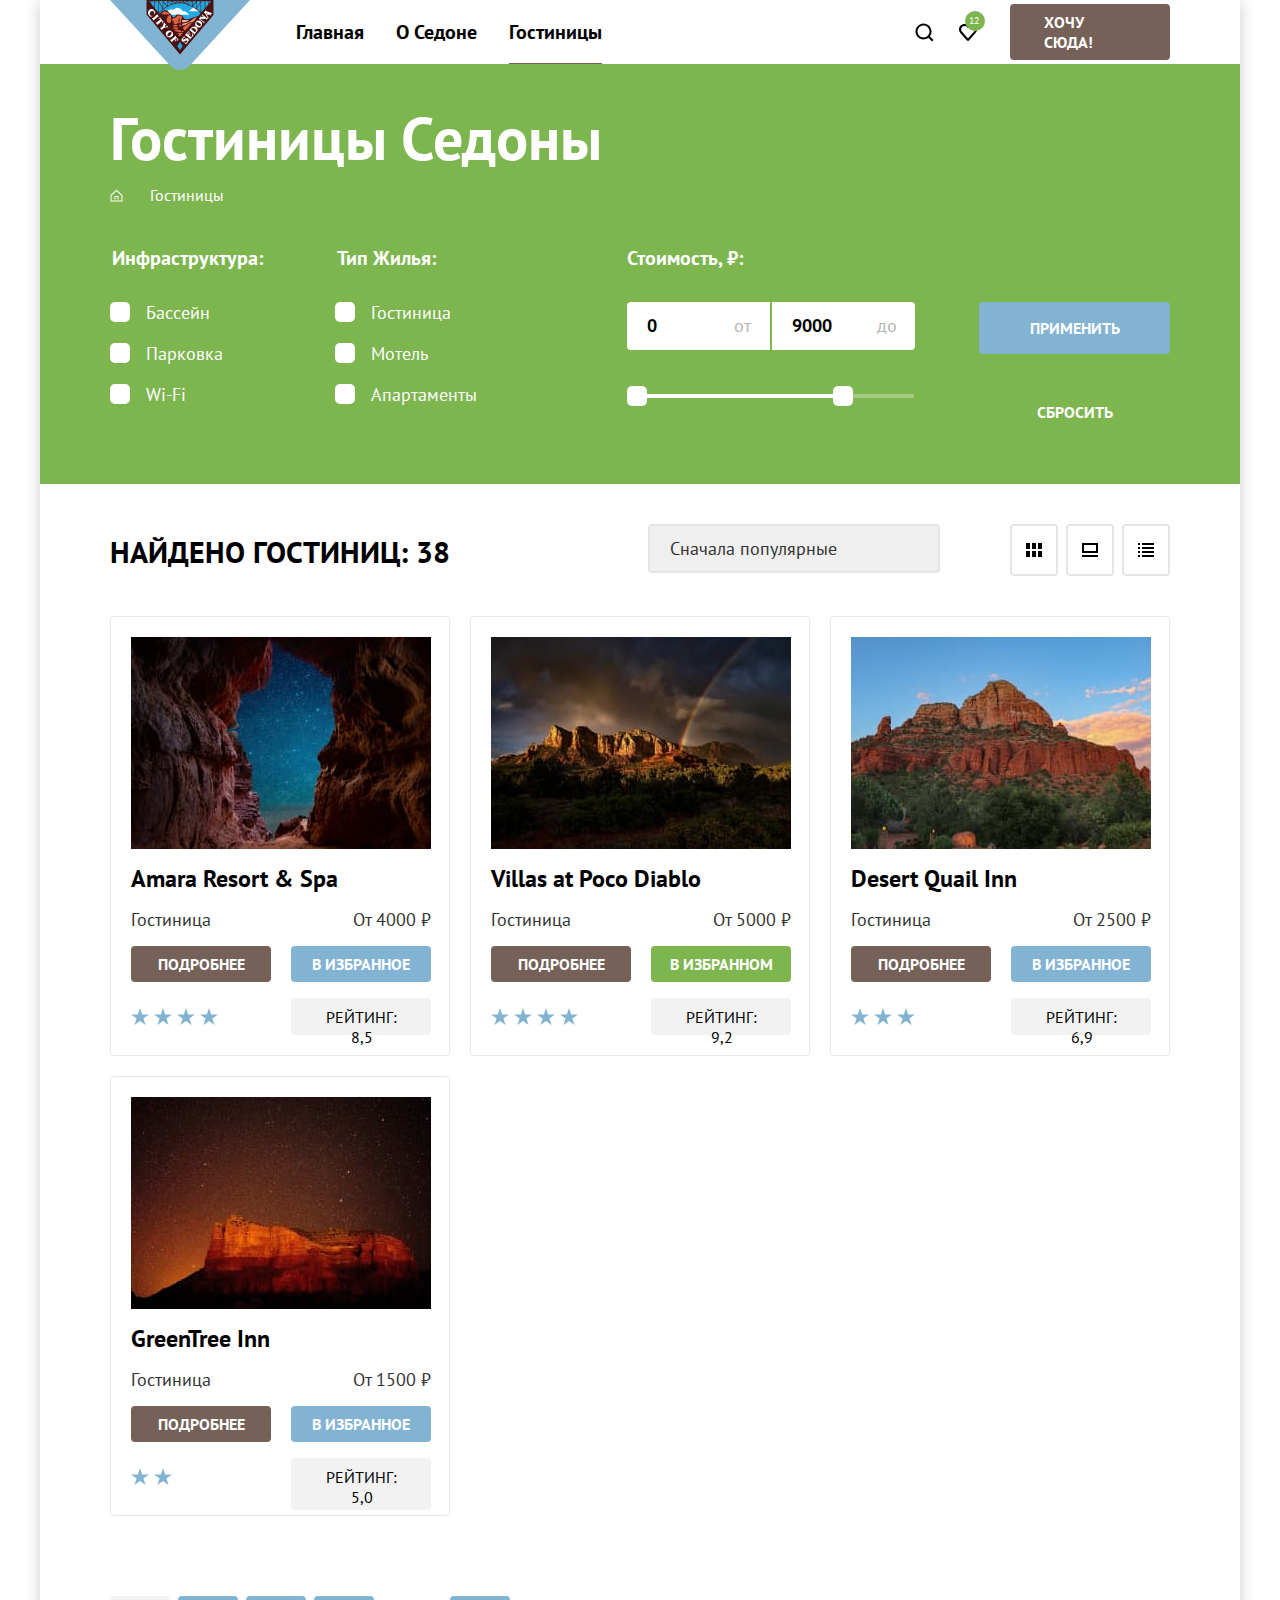
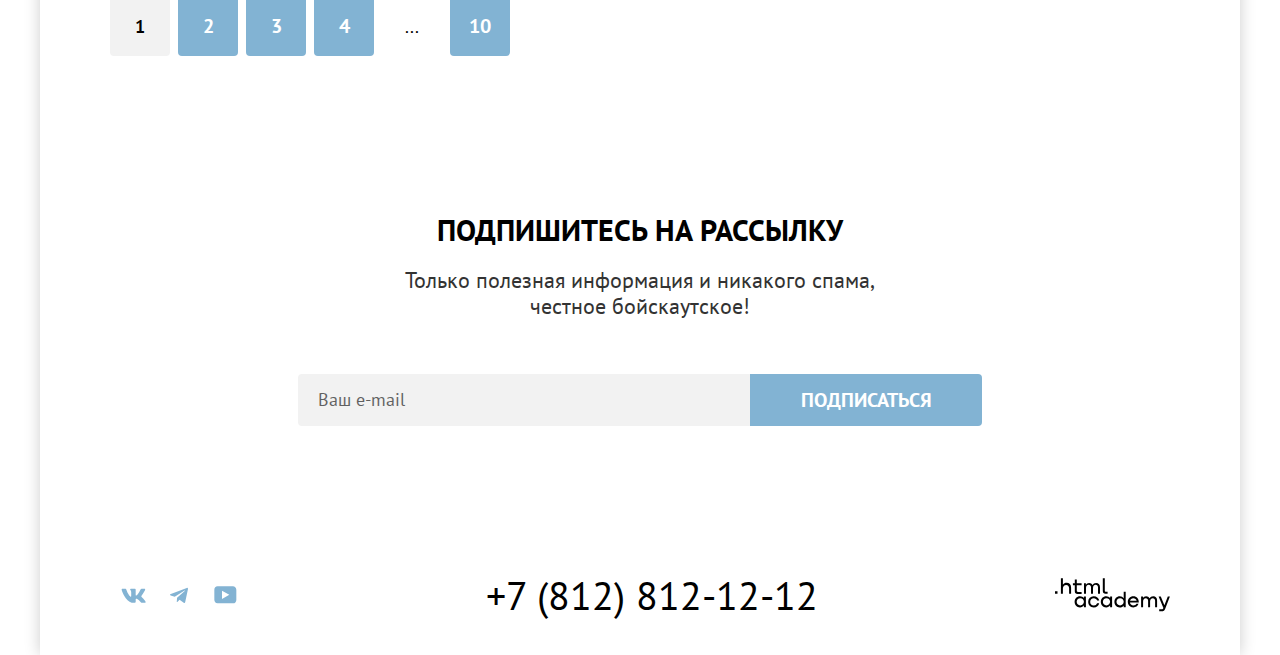
==== commit bb09f1d2: "правки" ====
--- a/catalog.html
+++ b/catalog.html
@@ -73,7 +73,7 @@
                   </a>
                 </li>
                 <li class="breadcrumbs-item breadcrumbs-hotels">
-                  <a class="breadcrumbs-link-text">Гостиницы</a>
+                  <a href="catalog.html" class="breadcrumbs-link-text">Гостиницы</a>
                 </li>
               </ul>
             </section>
@@ -115,25 +115,23 @@
                     <legend class="catalog-filter-title">Тип Жилья:</legend>
                     <ul class="catalog-filter-list">
                       <li class="catalog-filter-item">
-                        <label class="control-radio">
-                          <input class="visually-hidden control-input-radio" type="radio" name="flat-group"
-                            value="hotel" checked>
+                        <label class="control">
+                          <input class="visually-hidden control-input" type="radio" name="flat-group" value="hotel"
+                            checked>
                           <span class="control-mark"></span>
                           <span class="control-label">Гостиница</span>
                         </label>
                       </li>
                       <li class="catalog-filter-item">
-                        <label class="control-radio">
-                          <input class="visually-hidden control-input-radio" type="radio" name="flat-group"
-                            value="motel">
+                        <label class="control">
+                          <input class="visually-hidden control-input" type="radio" name="flat-group" value="motel">
                           <span class="control-mark"></span>
                           <span class="control-label">Мотель</span>
                         </label>
                       </li>
                       <li class="catalog-filter-item">
-                        <label class="control-radio">
-                          <input class="visually-hidden control-input-radio" type="radio" name="flat-group"
-                            value="apartment">
+                        <label class="control">
+                          <input class="visually-hidden control-input" type="radio" name="flat-group" value="apartment">
                           <span class="control-mark"></span>
                           <span class="control-label">Апартаменты</span>
                         </label>
@@ -142,17 +140,20 @@
                   </fieldset>
                   <div class="range-common">
                     <fieldset class="filter-fieldset-price">
-                      <legend class="filter-price">Стоимость, ₽</legend>
+                      <legend class="filter-price">Стоимость, ₽:</legend>
                       <div class="range">
                         <div class="buttons-from-to">
                           <label class="price-from" for="min-price">от</label>
-                          <input class="set-price-min" type="number" name="min-price" placeholder="Цена" value="0">
-                          <input class="set-price-max" type="number" name="max-price" placeholder="Цена" value="9000">
+                          <input class="set-price-min" type="number" name="min-price" id="min-price" placeholder="Цена"
+                            value="0">
+                          <input class="set-price-max" type="number" name="max-price" id="max-price" placeholder="Цена"
+                            value="9000">
                           <label class="price-to" for="max-price">до</label>
                         </div>
 
                         <div class="range-scale">
                           <div class="range-bar" style="left: 10px; width: 206px">
+
                             <button class="range-toggle toggle-min" type="button">
                               <span class="visually-hidden">Изменить минимальную цену</span>
                             </button>
@@ -182,20 +183,23 @@
                 <option value="expensive">Сначала дорогие</option>
               </select>
               <div class="buttons-list">
-                <a class="button button-filter-checked" href="catalog.html?view=tile">
+                <a class="button button-filter button-filter-checked" href="catalog.html?view=tile">
+                  <span class="visually-hidden">Просмотр отелей в виде плитки</span>
                   <svg class="icon-filter" aria-hidden="true" focusable="false" width="16" height="14"
                     viewBox="0 0 16 14" xmlns="http://www.w3.org/2000/svg">
-                    <g clip-path="url(#a)" fill="#000">
+                    <g clip-path="url(#b)" fill="#000">
                       <path d="M4 0H0v6h4V0ZM16 0h-4v6h4V0ZM10 0H6v6h4V0ZM4 8H0v6h4V8ZM16 8h-4v6h4V8ZM10 8H6v6h4V8Z" />
                     </g>
                     <defs>
-                      <clipPath id="a">
+                      <clipPath id="b">
                         <path d="M0 0h16v14H0z" />
                       </clipPath>
                     </defs>
                   </svg>
                 </a>
+
                 <a class="button button-filter" href="catalog.html?view=card">
+                  <span class="visually-hidden">Просмотр отелей в виде карточек</span>
                   <svg class="icon-filter" aria-hidden="true" focusable="false" width="16" height="14"
                     viewBox="0 0 16 14" xmlns="http://www.w3.org/2000/svg">
                     <g clip-path="url(#a)" fill="#000">
@@ -208,15 +212,17 @@
                     </defs>
                   </svg>
                 </a>
+
                 <a class="button button-filter" href="catalog.html?view=list">
+                  <span class="visually-hidden">Просмотр отелей в виде слайд-шоу</span>
                   <svg class="icon-filter" aria-hidden="true" focusable="false" width="16" height="14"
                     viewBox="0 0 16 14" xmlns="http://www.w3.org/2000/svg">
-                    <g clip-path="url(#a)">
+                    <g clip-path="url(#c)">
                       <path
                         d="M2 0H0v2h2V0ZM16 0H4v2h12V0ZM2 4H0v2h2V4ZM16 4H4v2h12V4ZM2 8H0v2h2V8ZM16 8H4v2h12V8ZM2 12H0v2h2v-2ZM16 12H4v2h12v-2Z" />
                     </g>
                     <defs>
-                      <clipPath id="a">
+                      <clipPath id="c">
                         <path d="M0 0h16v14H0z" />
                       </clipPath>
                     </defs>
@@ -405,11 +411,12 @@
             </ul>
           </section>
           <section class="footer-phone">
-            <span class="visually-hidden">Телефон для связи</span>
+            <h3 class="visually-hidden">Телефон для связи</h3>
             <a class="footer-phone-link base-decoration" href="tel:+78128121212">+7 (812) 812-12-12</a>
           </section>
           <section class="footer-logo">
             <a class="htmlacademy" href="https://htmlacademy.ru/intensive/htmlcss">
+              <h3 class="visually-hidden">Логотип разработчика</h3>
               <svg class="footer-icon-academy" aria-hidden="true" focusable="false" xmlns="http://www.w3.org/2000/svg"
                 width="115" height="34">
                 <path
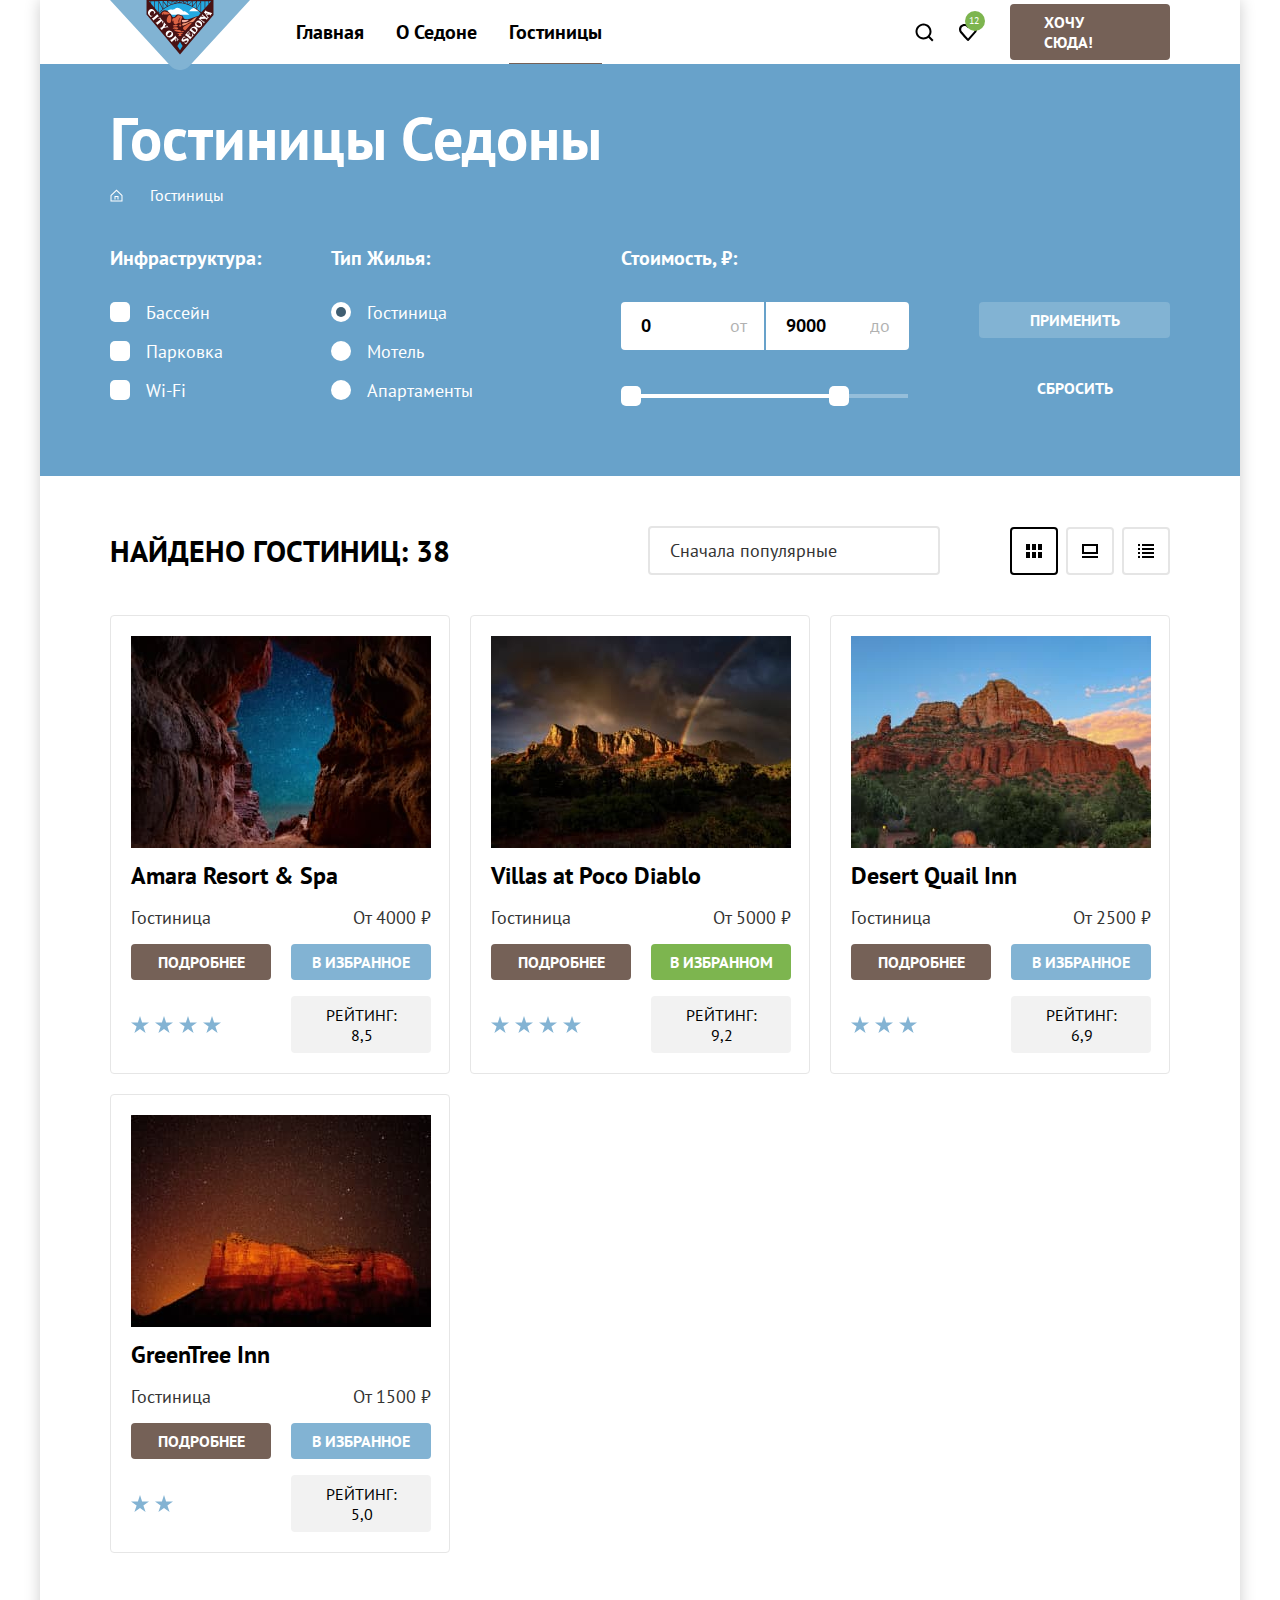
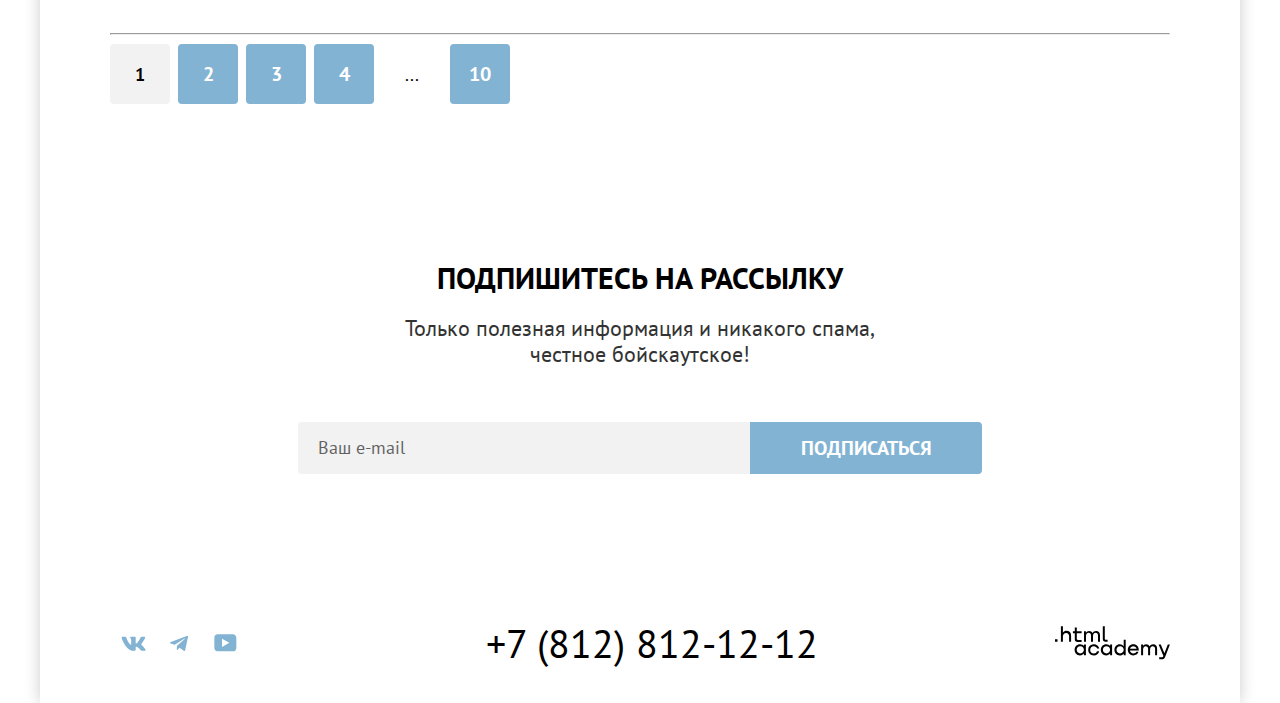
==== commit 785c9eff: "Итоговые правки" ====
--- a/catalog.html
+++ b/catalog.html
@@ -59,7 +59,7 @@
       </header>
       <main class="main main-container">
         <div class="main-page-container">
-          <section class="header-filter-all">
+          <div class="header-filter-all">
             <section class="header-filter-text">
               <h1 class="header-filter-title">Гостиницы Седоны</h1>
               <ul class="breadcrumbs-list">
@@ -78,7 +78,7 @@
               </ul>
             </section>
 
-            <section class="header-filter">
+            <section class="header-filter" data-test="filter">
               <h2 class="visually-hidden">Фильтры</h2>
               <div class="form-choice">
                 <form class="catalog-filter" action="https://echo.htmlacademy.ru/" method="get">
@@ -172,10 +172,10 @@
                 </form>
               </div>
             </section>
-          </section>
-
-          <section class="results">
-            <div class="show">
+          </div>
+
+          <section class="results" data-test="catalog">
+          <!-- Блок 1--> <div class="show">
               <h3 class="found-title">Найдено гостиниц: <span class="found-number">38</span></h3>
               <select class="select-control" aria-label="Сортировка">
                 <option value="popular">Сначала популярные</option>
@@ -230,7 +230,7 @@
                 </a>
               </div>
             </div>
-
+<!-- Блок 2 -->
             <ul class="hotel-list">
               <li class="hotel-card">
                 <div class="hotel-card-lead">
@@ -335,8 +335,15 @@
                 </div>
               </li>
             </ul>
+
+            <!-- Блок 3 линия -->
+<div class="line-container">
+  <hr class="line">
+</div>
+
+                 <!-- Блок 4 пагинация -->
             <ul class="pagination-list">
-              <li class="pagination-item-current">
+              <li class="pagination-item pagination-item-current">
                 <a class="pagination-link-current">1</a>
               </li>
               <li class="pagination-item">
@@ -356,7 +363,9 @@
               </li>
             </ul>
           </section>
-          <section class="newsletter-hotels">
+
+
+          <section class="newsletter-hotels" data-test="subscribe">
             <div class="newsletter-container">
               <h2 class="newsletter-hotels-title">Подпишитесь на рассылку</h2>
               <p class="newsletter-hotels-description">Только полезная информация и никакого спама, честное
@@ -372,7 +381,7 @@
         </div>
       </main>
 
-      <footer class="page-footer">
+      <footer class="page-footer" data-test="footer" >
         <div class="page-footer-container">
           <section class="footer-social">
             <h2 class="visually-hidden">Контакты</h2>
--- a/styles/styles.css
+++ b/styles/styles.css
@@ -1,3 +1,40 @@
+:root {
+	--texts-second: #333333;
+	--texts-error: #ff5757;
+	--texts-hover: #756157;
+	--texts-active: rgba(117, 97, 87, 0.3);
+	--texts-texts-basic: #000000;
+	--texts-background-deafault: #ffffff;
+	--texts-background-small: rgba(255, 255, 255, 0.3);
+	--texts-background-hover: rgba(255, 255, 255, 0.6);
+	--texts-background-active: rgba(255, 255, 255, 0.3);
+	--buttons-basic: #756157;
+	--buttons-second: #82b3d3;
+	--buttons-select: #7db54f;
+	--buttons-disabled: #e5e5e5;
+	--buttons-brown-hover: #615048;
+	--buttons-blue-hover: #68a2ca;
+	--buttons-green-hover: #6c9e42;
+	--background-basic-1: #ffffff;
+	--background-basic-2: rgba(0, 0, 0, 0.3);
+	--background-basic-3: #82b3d3;
+	--background-second-1: rgba(131, 179, 211, 0.12);
+	--background-second-2: rgba(131, 179, 211, 0.2);
+	--icons-basic: #000000;
+	--icons-second: #83b3d3;
+	--icons-text: #7db54f;
+	--icons-hover: #756157;
+	--icons-active: rgba(117, 97, 87, 0.3);
+	--icons-second-hover: #68a2ca;
+	--icons-second-active: rgba(104, 162, 202, 0.3);
+	--forms-inputs: #3f5e72;
+	--forms-elements-1: #e5e5e5;
+	--forms-elements-2: #f2f2f2;
+}
+
+:root {
+  --font-family: "PT Sans", sans-serif;
+}
 
 *,
 *::before,
@@ -24,16 +61,15 @@
 /* BODY */
 body {
   margin: 0 40px;
+  min-width: 1200px;
   min-height: 100%;
-  height: 100%;
   font-family: "PT Sans", sans-serif;
   font-size: 18px;
   line-height: 117%;
   /* 21px */
-  color: #333333;
+  color: var(--texts-second);
   background-color: #ffffff;
   box-shadow: 0 0 15px 0 rgba(0, 0, 0, 0.2);
-
 }
 
 .container {
@@ -62,7 +98,7 @@
   /* 36px */
   font-weight: 700;
   color: #ffffff;
-  background-color: #756157;
+  background-color: var(--texts-hover);
   text-decoration: none;
   text-transform: uppercase;
   border-radius: 4px;
@@ -73,30 +109,30 @@
   cursor: pointer;
 }
 
-button:hover {
+.button:hover {
   background-color: #615048;
   transition: all 0.3s ease-out;
 }
 
-button:focus {
+.button:focus {
   background-color: #615048;
 }
 
-button:focus:not(:focus-visible) {
+.button:focus:not(:focus-visible) {
   outline: none;
 }
 
-button:focus-visible {
+.button:focus-visible {
   background-color: #615048;
 }
 
-button:active {
-  background-color: #756157;
+.button:active {
+  background-color: var(--texts-hover);
   color: rgba(255, 255, 255, 0.3);
 }
 
-button:disabled {
-  background-color: #E5E5E5;
+.button:disabled {
+  background-color: #e5e5e5;
   color: #ffffff;
 }
 
@@ -110,7 +146,7 @@
   /* 20px */
   font-weight: 700;
   color: #ffffff;
-  background-color: #756157;
+  background-color: var(--texts-hover);
   text-decoration: none;
   text-transform: uppercase;
   border-radius: 4px;
@@ -136,30 +172,52 @@
 }
 
 .header-button:active {
-  background-color: #756157;
+  background-color: var(--texts-hover);
   color: rgba(255, 255, 255, 0.3);
 }
 
 .header-button:disabled {
-  background-color: #E5E5E5;
+  background-color: #e5e5e5;
   color: #ffffff;
+}
+
+.booking-button {
+  display: flex;
+  justify-content: center;
+  align-items: center;
+  font-family: inherit;
+  font-size: 20px;
+  line-height: 180%;
+  /* 36px */
+  font-weight: 700;
+  color: #ffffff;
+  background-color: var(--texts-hover);
+  text-decoration: none;
+  text-transform: uppercase;
+  border-radius: 4px;
+  padding: 8px 50px;
+  width: 376px;
+  min-height: 52px;
+  border: none;
+  cursor: pointer;
+  margin: auto;
 }
 
 .newsletter-button {
   font-family: inherit;
-  background-color: #82B3D3;
+  background-color: #82b3d3;
   border-radius: 0 4px 4px 0;
   width: 232px;
   height: auto;
 }
 
 .newsletter-button:hover {
-  background-color: #68A2CA;
+  background-color: #68a2ca;
   transition: all 0.3s ease-out;
 }
 
 .newsletter-button:focus {
-  background-color: #68A2CA;
+  background-color: #68a2ca;
 }
 
 .newsletter-button:focus:not(:focus-visible) {
@@ -167,11 +225,11 @@
 }
 
 .newsletter-button:focus-visible {
-  background-color: #68A2CA;
+  background-color: #68a2ca;
 }
 
 .newsletter-button:active {
-  background-color: #68A2CA;
+  background-color: #68a2ca;
   color: rgba(255, 255, 255, 0.3);
 }
 
@@ -298,7 +356,7 @@
 
 .navigation-link-current {
   span {
-    border-bottom: 2px solid #756157;
+    border-bottom: 2px solid var(--texts-hover);
     padding-bottom: 18px;
     z-index: 1;
   }
@@ -327,31 +385,37 @@
 
 .header-icon-favorites {
   position: absolute;
+  /*
   top: 0;
   right: 0;
   bottom: 0;
   left: 0;
+  */
+  inset: 0;
   margin: auto;
   fill: #000000;
 }
 
 .header-icon-search {
   position: absolute;
+  /*
   top: 0;
   right: 0;
   bottom: 0;
   left: 0;
+  */
+  inset: 0;
   margin: auto;
   fill: #000000;
 }
 
 .navigation-link-favorites:hover .header-icon-favorites {
-  fill: #756157;
+  fill: var(--texts-hover);
   transition: all 0.3s ease-out;
 }
 
 .navigation-link-favorites:focus .header-icon-favorites {
-  fill: #756157;
+  fill: var(--texts-hover);
 }
 
 .navigation-link-favorites:focus:not(:focus-visible) {
@@ -359,7 +423,7 @@
 }
 
 .navigation-link-favorites:focus-visible .header-icon-favorites {
-  fill: #756157;
+  fill: var(--texts-hover);
 }
 
 .navigation-link-favorites:active .header-icon-favorites {
@@ -371,12 +435,12 @@
 }
 
 .navigation-link-search:hover .header-icon-search {
-  fill: #756157;
+  fill: var(--texts-hover);
   transition: all 0.3s ease-out;
 }
 
 .navigation-link-search:focus .header-icon-search {
-  fill: #756157;
+  fill: var(--texts-hover);
 }
 
 .navigation-link-search:focus:not(:focus-visible) {
@@ -384,7 +448,7 @@
 }
 
 .navigation-link-search:focus-visible .header-icon-search {
-  fill: #756157;
+  fill: var(--texts-hover);
 }
 
 .navigation-link-search:active .header-icon-search {
@@ -401,7 +465,7 @@
   height: 20px;
   font-size: 10px;
   line-height: 10px;
-  background-color: #7DB54F;
+  background-color: #7db54f;
   color: #ffffff;
   border-radius: 100vw;
   padding: 5px 5px 5px 4px;
@@ -422,7 +486,7 @@
   display: block;
   font-family: inherit;
   color: #000000;
-  background-color: #E5E5E5;
+  background-color: #e5e5e5;
   background-image: url("../images/index-background.jpg");
   background-size: cover;
   background-repeat: no-repeat;
@@ -432,7 +496,7 @@
 
 .hero::after {
   display: block;
-  content: '';
+  content: "";
   position: absolute;
   width: 100%;
   height: 57px;
@@ -446,10 +510,7 @@
 /* Текст на баннере */
 
 .welcome-words {
-  margin-top: 51px;
-  margin-bottom: 105px;
-  margin-left: 371px;
-  margin-right: 371px;
+  margin: 51px 371px 105px;
   padding: 0;
 }
 
@@ -489,9 +550,10 @@
 .advantages-list-bridge {
   padding: 0;
   margin: 0;
+  list-style-type: none;
+  display: flex;
   width: 1200px;
-  list-style-type: none;
-  display: flex;
+  min-height: 385px;
 }
 
 .advantages-item {
@@ -506,11 +568,11 @@
   min-height: 385px;
   text-align: center;
   margin: 0;
-  background-color: #82B3D3;
+  background-color: #82b3d3;
 }
 
 .item-city-text .advantages-list-title::after {
-  content: '';
+  content: "";
   display: block;
   width: 60px;
   height: 2px;
@@ -519,7 +581,7 @@
 }
 
 .item-bridge-text .advantages-list-title::after {
-  content: '';
+  content: "";
   display: block;
   width: 60px;
   height: 2px;
@@ -533,10 +595,7 @@
   flex-direction: column;
   justify-content: center;
   align-items: center;
-  padding-top: 102px;
-  padding-bottom: 102px;
-  padding-left: 85px;
-  padding-right: 85px;
+  padding: 85px;
   margin: auto;
   width: 400px;
   min-height: 385px;
@@ -560,23 +619,21 @@
   text-align: center;
   list-style-type: none;
   width: 1200px;
+  min-height: 385px;
 }
 
 .advantages-item-square,
 .advantages-item-road,
 .advantages-item-tourist {
   text-align: center;
-  padding-top: 112px;
-  padding-bottom: 112px;
-  padding-left: 85px;
-  padding-right: 85px;
+  padding: 112px 85px;
   margin: 0;
   width: 400px;
   min-height: 385px;
 }
 
 .advantages-item .advantages-square-title::after {
-  content: '';
+  content: "";
   display: block;
   width: 60px;
   height: 2px;
@@ -587,11 +644,11 @@
 .advantages-item-square,
 .advantages-item-tourist,
 .welcome-advantages-item-blue {
-  background-color: rgba(131, 179, 211, 12%)
+  background-color: rgba(131, 179, 211, 12%);
 }
 
 .advantages-item-road {
-  background-color: rgba(131, 179, 211, 20%)
+  background-color: rgba(131, 179, 211, 20%);
 }
 
 .advantages-list-title {
@@ -610,6 +667,7 @@
 .advantages-list-description {
   margin: 0;
   padding: 0;
+  hyphens: auto;
 }
 
 .advantages-square-title {
@@ -626,10 +684,6 @@
   margin: 0;
   hyphens: auto;
   max-width: 175px;
-}
-
-.advantages-list-description {
-  hyphens: auto;
 }
 
 .advantages-title,
@@ -675,10 +729,9 @@
 
 .welcome-title {
   display: block;
+  margin: 0;
+  padding: 0;
   margin-bottom: 20px;
-  margin-top: -2px;
-  /* по макету 0  */
-
 }
 
 .welcome-description {
@@ -689,12 +742,15 @@
 
 .welcome-advantages-list {
   list-style-type: none;
-  width: auto;
   height: auto;
   display: flex;
+  justify-content: center;
+  align-items: center;
   flex-wrap: wrap;
   padding: 0;
   margin: 0;
+  width: 1200px;
+  min-height: 385px;
 }
 
 .welcome-advantages-item-blue {
@@ -703,10 +759,7 @@
   width: 400px;
   min-height: 385px;
   text-align: center;
-  padding-top: 78px;
-  padding-bottom: 81px;
-  padding-left: 85px;
-  padding-right: 85px;
+  padding: 78px 85px 81px;
   margin: 0;
 }
 
@@ -716,10 +769,7 @@
   width: 400px;
   min-height: 385px;
   text-align: center;
-  padding-top: 81px;
-  padding-bottom: 81px;
-  padding-left: 85px;
-  padding-right: 85px;
+  padding: 81px 85px;
   margin: 0;
 }
 
@@ -744,10 +794,11 @@
   text-transform: uppercase;
   color: #000000;
   margin: 0;
+  margin-bottom: 30px;
 }
 
 .welcome-advantages-description {
-  color: #333333;
+  color: var(--texts-second);
   text-align: center;
   font-family: "PT Sans", sans-serif;
   font-size: 18px;
@@ -755,7 +806,8 @@
   /* 21px */
   font-weight: 400;
   display: block;
-  padding-top: 10px;
+  margin: 0;
+  padding: 0;
 }
 
 .welcome-title-container {
@@ -773,7 +825,8 @@
   text-align: center;
   padding: 0;
   margin: 0;
-  width: 100%;
+  width: 230px;
+  min-height: 223px;
   hyphens: auto;
 }
 
@@ -786,7 +839,6 @@
   background-image: url("../images/advantage-icon-home.svg");
 }
 
-
 .welcome-item-food::before {
   content: "";
   display: block;
@@ -796,15 +848,19 @@
   background-image: url("../images/advantage-icon-burger.svg");
 }
 
+.welcome-item-gift {
+  position: relative;
+}
+
 .welcome-item-gift::before {
   content: "";
   display: block;
   width: 75px;
   height: 76px;
-  margin: auto;
+  margin: 0 auto;
+  background-position: center;
   margin-bottom: 30px;
   background-image: url("../images/advantage-icon-gift.svg");
-  right: 50%;
 }
 
 
@@ -813,8 +869,7 @@
   text-align: center;
   padding: 0;
   margin: 0;
-  margin-top: 74px;
-  /*  по макету 96 */
+  margin-top: 96px;
 }
 
 .booking-title {
@@ -828,7 +883,6 @@
   color: #000000;
   margin: 0;
   margin-bottom: 20px;
-  margin-top: 5px;
 }
 
 .booking-description {
@@ -838,7 +892,7 @@
   /* 26px */
   font-weight: 400;
   text-align: center;
-  color: #333333;
+  color: var(--texts-second);
   margin: 0;
 }
 
@@ -846,22 +900,21 @@
   display: flex;
   flex-direction: column;
   margin: 0 auto;
-  margin-bottom: 54px;
+  margin-bottom: 52px;
   max-width: 800px;
 }
 
 /* пописка на рассылку  */
 .newsletter {
   color: #ffffff;
-  background-color: #82B3D3;
+  background-color: #82b3d3;
   background-image: url("../images/subscribe.jpg");
-  /*background-size: 100% auto;*/
   background-repeat: no-repeat;
   text-align: center;
   align-items: center;
   display: flex;
   flex-direction: column;
-  padding: 96px 258px 104px 258px;
+  padding: 96px 258px 104px;
   background-size: cover;
   margin-top: 96px;
 }
@@ -918,8 +971,7 @@
   width: 452px;
   min-height: 52px;
   border: none;
-  background: #F2F2F2;
-
+  background: #f2f2f2;
 }
 
 .field::placeholder {
@@ -935,11 +987,11 @@
 /* Hover, Focus */
 .field:hover,
 .field:focus {
-  border-color: #68A2CA;
+  border-color: #68a2ca;
 }
 
 .field:focus {
-  outline: 2px solid #68A2CA;
+  outline: 2px solid #68a2ca;
   outline-offset: -2px;
 }
 
@@ -948,7 +1000,7 @@
 }
 
 .field:focus-visible {
-  outline: 2px solid #68A2CA;
+  outline: 2px solid #68a2ca;
   outline-offset: -2px;
 }
 
@@ -971,6 +1023,7 @@
   background-color: #ffffff;
   border-color: rgba(0, 0, 0, 0.3);
   outline: 2px solid rgba(0, 0, 0, 0.3);
+  pointer-events: none;
 }
 
 /* Invalid */
@@ -979,7 +1032,7 @@
 }
 
 .field:focus:invalid {
-  border-color: #FF5757;
+  border-color: var(--texts-error);
 }
 
 /* Футер */
@@ -990,21 +1043,27 @@
 .page-footer-container {
   display: flex;
   justify-content: space-between;
-  margin: 45px 70px 40px 70px;
-  /* по макету верх 40 */
+  margin: 45px 70px 40px;
   padding: 0;
 }
 
 .footer-social {
   list-style-type: none;
   margin: 0;
-  margin-top: auto;
   max-width: 200px;
+  min-width: 138px;
+  flex-shrink: 0;
+  display: flex;
+  flex-wrap: wrap;
+  align-items: center;
+  justify-content: center;
 }
 
 .footer-social-list {
   list-style-type: none;
   display: flex;
+  align-items: center;
+  justify-content: center;
   flex-wrap: wrap;
   padding: 0;
   margin: 0;
@@ -1016,7 +1075,7 @@
   flex-wrap: wrap;
   justify-content: center;
   align-items: center;
-  /*width: 47px;*/
+  flex-shrink: 0;
 }
 
 .footer-button {
@@ -1032,21 +1091,18 @@
 
 .footer-icon {
   position: absolute;
-  top: 0;
-  right: 0;
-  bottom: 0;
-  left: 0;
+  inset: 0;
   margin: auto;
-  fill: #83B3D3;
+  fill: #83b3d3;
 }
 
 .footer-button:hover svg {
-  fill: #68A2CA;
+  fill: #68a2ca;
   transition: all 0.3s ease-out;
 }
 
 .footer-button:focus svg {
-  fill: #68A2CA;
+  fill: #68a2ca;
 }
 
 .footer-button:focus:not(:focus-visible) svg {
@@ -1054,7 +1110,7 @@
 }
 
 .footer-button:focus-visible svg {
-  fill: #68A2CA;
+  fill: #68a2ca;
 }
 
 .footer-button:active svg {
@@ -1080,21 +1136,18 @@
 
 .footer-icon-academy {
   position: absolute;
-  top: 0;
-  right: 0;
-  bottom: 0;
-  left: 0;
+  inset: 0;
   margin: auto;
   fill: #000000;
 }
 
 .htmlacademy:hover .footer-icon-academy {
-  fill: #756157;
+  fill: var(--texts-hover);
   transition: all 0.3s ease-out;
 }
 
 .htmlacademy:focus .footer-icon-academy {
-  fill: #756157;
+  fill: var(--texts-hover);
 }
 
 .htmlacademy:focus:not(:focus-visible) {
@@ -1102,7 +1155,7 @@
 }
 
 .htmlacademy:focus-visible .footer-icon-academy {
-  fill: #756157;
+  fill: var(--texts-hover);
 }
 
 .htmlacademy:active .footer-icon-academy {
@@ -1124,12 +1177,12 @@
 }
 
 .base-decoration:hover {
-  color: #756157;
+  color: var(--texts-hover);
   transition: all 0.3s ease-out;
 }
 
 .base-decoration:focus {
-  color: #756157;
+  color: var(--texts-hover);
 }
 
 .base-decoration:focus:not(:focus-visible) {
@@ -1137,27 +1190,25 @@
 }
 
 .base-decoration:focus-visible {
-  color: #756157;
+  color: var(--texts-hover);
 }
 
 .base-decoration:active {
   color: rgba(117, 97, 87, 0.3);
 }
 
-
 /*  Каталог */
 .header-filter-all {
   display: block;
   color: #000000;
-  background-color: #7DB54F;
+  background-color: #68a2ca;
   background-image: url("../images/catalog-background.jpg");
   background-size: cover;
   background-repeat: no-repeat;
-  padding-bottom: 70px;
-  padding-left: 70px;
-  padding-right: 70px;
-  padding-top: 35px;
+  padding: 35px 70px 70px;
   margin-bottom: 50px;
+  background-position: center;
+  min-height: 412px;
 }
 
 .header-filter-title {
@@ -1185,6 +1236,7 @@
   align-items: center;
   padding: 0;
   gap: 10px;
+  margin: 0;
   margin-top: 8px;
   margin-bottom: 40px;
   margin-right: auto;
@@ -1222,18 +1274,15 @@
 }
 
 .breadcrumbs-link-icon::after {
-  content: '';
+  content: "";
   display: block;
   width: 7px;
   height: 10px;
-  background-image: url(../images/arrow-breadcrumbs.svg);
+  background-image: url("../images/arrow-breadcrumbs.svg");
 }
 
 .icon-home {
-  top: 0;
-  right: 0;
-  bottom: 0;
-  left: 0;
+  inset: 0;
   margin: auto;
   fill: #ffffff;
 }
@@ -1301,40 +1350,27 @@
 /* Mark */
 .control-mark {
   position: absolute;
-  /*top: 2px;*/
   left: 0;
   width: 20px;
-  height: 20px;
+  min-height: 20px;
   border-radius: 5px;
   background-color: #ffffff;
 }
 
-.control:hover .control-mark:hover {
-  background-color: rgba(255, 255, 255, 0.6);
-  transition: all 0.3s ease-out;
-}
-/*
-.control:focus {
-  background-color: rgba(255, 255, 255, 1);
-  outline: 3px solid #83B3D3;
-  outline-offset: 3px solid #83B3D3;
-}
-
-.control:focus .control-mark {
-  background-color: rgba(255, 255, 255, 1);
-  outline: 3px solid #83B3D3;
-  outline-offset: 3px solid #83B3D3;
-}
-*/
-.control:focus:not(:focus-visible) .control-mark {
-  outline: none;
-}
-/*
-.control:focus-visible .control-mark {
-  outline: 3px solid #83B3D3;
-  outline-offset: 3px solid #83B3D3;
-}
-*/
+.control:hover .control-mark,
+.control:hover .control-label {
+  opacity: 0.3;
+}
+
+.control-input[type="radio"]:hover .control-mark,
+.control-input[type="radio"] .control-label {
+  opacity: 0.3;
+}
+
+.control-input:focus-visible + .control-mark {
+  outline: 3px solid #82b3d3;
+}
+
 .control:active .control-mark {
   background-color: rgba(255, 255, 255, 0.3);
 }
@@ -1350,7 +1386,7 @@
   display: block;
   width: 24px;
   height: 20px;
-  background-image: url(../images/arrow-checkbox.svg);
+  background-image: url("../images/arrow-checkbox.svg");
   background-repeat: no-repeat;
   background-size: 20px 20px;
 }
@@ -1362,45 +1398,37 @@
   padding-left: 36px;
 }
 
-.control-input-radio[type="radio"] + .control-mark {
+.control-input[type="radio"] + .control-mark {
   border-radius: 50%;
 }
 
-.control-input-radio[type="radio"]:checked + .control-mark::before {
+.control-input[type="radio"]:checked + .control-mark::before {
   position: absolute;
   top: 50%;
   left: 50%;
   width: 10px;
   height: 10px;
-  background-color: #3F5E72;
+  background-color: #3f5e72;
   border-radius: 50%;
   content: "";
   transform: translate(-50%, -50%);
 }
 
-.control-radio:hover .control-mark:hover {
+.control-input[type="radio"]:hover .control-mark:hover {
   background-color: rgba(255, 255, 255, 0.6);
   transition: all 0.3s ease-out;
 }
 
-.control-radio:focus .control-mark {
+.control-input[type="radio"]:focus-visible .control-mark {
   background-color: rgba(255, 255, 255, 1);
-  outline: 3px solid #82B3D3;
-}
-
-.control-radio:not(:focus-visible) .control-mark {
-  outline: none;
-}
-
-.control-radio:focus-visible .control-mark {
-  outline: 3px solid #83B3D3;
-}
-
-.control-radio:active .control-mark {
+  outline: 3px solid #83b3d3;
+}
+
+.control-input[type="radio"]:active .control-mark {
   background-color: rgba(255, 255, 255, 0.3);
 }
 
-.control-radio:disabled + .control-mark {
+.control-input[type="radio"]:disabled .control-mark {
   background-color: rgba(255, 255, 255, 0.3);
 }
 
@@ -1435,6 +1463,8 @@
   /* 26px */
   font-weight: 700;
   margin-bottom: 32px;
+  display: block;
+  padding: 0;
 }
 
 .catalog-filter-list {
@@ -1444,7 +1474,8 @@
   padding: 0;
   display: flex;
   flex-direction: column;
-  gap: 20px;
+  gap: 18px;
+  width: 150px;
 }
 
 
@@ -1468,11 +1499,9 @@
   background-color: #ffffff;
   color: #000000;
   border: none;
-  padding-left: 20px;
-  padding-right: 40px;
-  padding-top: 12px;
-  padding-bottom: 12px;
-  margin: 0;
+  padding: 12px 40px 12px 20px;
+  margin: 0;
+  min-height: 48px;
 }
 
 .set-price-min {
@@ -1552,14 +1581,21 @@
 }
 
 .price-from {
-  display: block;
-  margin-right: 40px;
   position: absolute;
+  margin-right: 50px;
+  min-height: 24px;
+  min-width: 20px;
+  display: flex;
+  flex-direction: row;
 }
 
 .price-to {
-  display: block;
-  margin-left: -40px;
+  position: absolute;
+  margin-left: 230px;
+  display: flex;
+  flex-direction: row;
+  min-height: 24px;
+  min-width: 20px;
 }
 
 
@@ -1570,7 +1606,6 @@
   width: 288px;
   margin-left: 70px;
   margin-right: 70px;
-  padding-left: 10px;
 }
 
 .range {
@@ -1593,7 +1628,6 @@
 .range-scale {
   position: relative;
   height: 4px;
-  margin-bottom: 16px;
   background-color: rgba(255, 255, 255, 0.3);
   margin-top: 44px;
   width: 287px;
@@ -1622,7 +1656,7 @@
 
 .toggle-max {
   top: -8px;
-  right: -10px;
+  right: -12px;
 }
 
 .toggle-min:hover {
@@ -1633,7 +1667,7 @@
 
 .toggle-min:focus {
   box-shadow: 0 4px 10px 0 rgba(0, 0, 0, 0.25);
-  border: 3px solid #83B3D3;
+  border: 3px solid #83b3d3;
   background-color: #ffffff;
 }
 
@@ -1644,12 +1678,12 @@
 
 .toggle-min:focus-visible {
   background-color: #ffffff;
-  border: 3px solid #83B3D3;
+  border: 3px solid #83b3d3;
 }
 
 .toggle-min:active {
   box-shadow: 0 7px 15px 0 rgba(0, 0, 0, 0.4);
-  border: 2px solid #83B3D3;
+  border: 2px solid #83b3d3;
   background-color: #ffffff;
 }
 
@@ -1665,7 +1699,7 @@
 
 .toggle-max:focus {
   box-shadow: 0 4px 10px 0 rgba(0, 0, 0, 0.25);
-  border: 3px solid #83B3D3;
+  border: 3px solid #83b3d3;
   background-color: #ffffff;
 }
 
@@ -1676,12 +1710,12 @@
 
 .toggle-max:focus-visible {
   background-color: #ffffff;
-  border: 3px solid #83B3D3;
+  border: 3px solid #83b3d3;
 }
 
 .toggle-max:active {
-  box-shadow: 0 7px 15 0 rgba(0, 0, 0, 0.4);
-  border: 2px solid #83B3D3;
+  box-shadow: 0 7px 15px 0 rgba(0, 0, 0, 0.4);
+  border: 2px solid #83b3d3;
   background-color: #ffffff;
 }
 
@@ -1734,8 +1768,6 @@
   display: flex;
   flex-direction: column;
   gap: 2px;
-  /*
-width: 288px;*/
   margin: 0;
   padding: 0;
 }
@@ -1744,6 +1776,7 @@
   display: flex;
   flex-direction: column;
   align-items: end;
+  align-self: flex-end;
   width: 191px;
   height: 104px;
   margin-top: 56px;
@@ -1751,10 +1784,10 @@
 }
 
 .button-apply {
-  background-color: #82B3D3;
+  background-color: #82b3d3;
   border-radius: 4px;
   width: 191px;
-  height: 36px;
+  min-height: 36px;
   text-align: center;
   padding: 0;
   margin: 0;
@@ -1768,13 +1801,13 @@
 }
 
 .button-apply:hover {
-  background-color: #68A2CA;
+  background-color: #68a2ca;
   transition: all 0.3s ease-out;
   outline: none;
 }
 
 .button-apply:focus {
-  background-color: #68A2CA;
+  background-color: #68a2ca;
 }
 
 .button-apply:focus:not(:focus-visible) {
@@ -1782,17 +1815,17 @@
 }
 
 .button-apply:focus-visible {
-  background-color: #68A2CA;
+  background-color: #68a2ca;
 }
 
 .button-apply:active {
-  background-color: #82B3D3;
+  background-color: #82b3d3;
   color: rgba(255, 255, 255, 0.3);
   outline: none;
 }
 
 .button-apply:disabled {
-  background-color: #E5E5E5;
+  background-color: #e5e5e5;
   color: #ffffff;
   outline: none;
 }
@@ -1800,7 +1833,7 @@
 .button-reset {
   border-radius: 4px;
   width: 191px;
-  height: 36px;
+  min-height: 36px;
   text-align: center;
   padding: 0;
   margin: 0;
@@ -1821,7 +1854,6 @@
 }
 
 .button-reset:focus {
- /* border: 3px solid #83B3D3;*/
   color: #ffffff;
   background-color: rgba(255, 255, 255, 0);
 }
@@ -1830,13 +1862,7 @@
   outline: none;
   background-color: rgba(255, 255, 255, 0);
 }
-/*
-.button-reset:focus-visible {
-  border: 3px solid #83B3D3;
-  color: #ffffff;
-  background-color: rgba(255, 255, 255, 0);
-}
-*/
+
 .button-reset:active {
   color: rgba(255, 255, 255, 0.3);
   background-color: rgba(255, 255, 255, 0);
@@ -1869,13 +1895,17 @@
   justify-content: flex-start;
 }
 
+select {
+  background-color: #ffffff;
+}
+
 select:hover {
-  border: 2px solid #68A2CA;
+  border: 2px solid #68a2ca;
   transition: all 0.3s ease-out;
 }
 
 select:focus {
-  border: 2px solid #68A2CA;
+  border: 2px solid #68a2ca;
 }
 
 select:focus:not(:focus-visible) {
@@ -1883,16 +1913,16 @@
 }
 
 select:focus-visible {
-  border: 2px solid #68A2CA;
+  border: 2px solid #68a2ca;
 }
 
 select:disabled {
-  border: 2px solid rgba(0, 0, 0, 0.3)
+  border: 2px solid rgba(0, 0, 0, 0.3);
 }
 
 .select-control {
   font-family: inherit;
-  color: #333333;
+  color: var(--texts-second);
   font-size: 18px;
   line-height: 117%;
   /* 21px */
@@ -1901,7 +1931,7 @@
   border-radius: 4px;
   width: 292px;
   height: 49px;
-  border: 2px solid #E5E5E5;
+  border: 2px solid #e5e5e5;
   margin-left: auto;
   padding: 0;
   padding-left: 20px;
@@ -1910,7 +1940,6 @@
   background-repeat: no-repeat;
   background-position: right 20px center;
   appearance: none;
-  margin-top: -10px;
 }
 
 .buttons-list {
@@ -1918,33 +1947,17 @@
   gap: 8px;
   align-items: center;
   margin-top: auto;
-  margin-top: -10px;
   margin-left: 70px;
   justify-content: space-between;
   padding: 0;
 }
 
-.button-filter-checked {
-  width: 48px;
-  height: 48px;
-  text-align: center;
-  background: #ffffff;
-  border: 2px solid #000000;
-  border-radius: 4px;
-  margin: 0;
-  padding: 0;
-  display: flex;
-  align-items: center;
-  justify-content: center;
-  position: relative;
-}
-
 .button-filter {
   width: 48px;
-  height: 48px;
+  min-height: 48px;
   text-align: center;
   background: #ffffff;
-  border: 2px solid #E5E5E5;
+  border: 2px solid #e5e5e5;
   border-radius: 4px;
   margin: 0;
   padding: 0;
@@ -1952,46 +1965,53 @@
   align-items: center;
   justify-content: center;
   position: relative;
+}
+
+.button-filter-checked {
+  border: 2px solid #000000;
 }
 
 .icon-filter {
   position: absolute;
-  top: 0;
-  right: 0;
-  bottom: 0;
-  left: 0;
+  inset: 0;
   margin: auto;
   fill: #000000;
 }
 
 .button-filter:hover {
   border: 2px solid #000000;
+  background-color: #ffffff;
 }
 
 .button-filter:focus {
-  border: 2px solid #68A2CA;
-}
-
-.button-filter:focus:not(:focus-visible) {
-  outline: none;
+  border: 2px solid #68a2ca;
+  background-color: #ffffff;
 }
 
 .button-filter:focus-visible {
-  border: 2px solid #68A2CA;
+  border: 2px solid #68a2ca;
+  background-color: #ffffff;
 }
 
 .button-filter:active {
   border: 2px solid #000000;
+  background-color: #ffffff;
+}
+
+.button-filter:disabled {
+  background-color: #ffffff;
+  pointer-events: none;
 }
 
 .results {
   margin: 0 auto;
-  margin-top: 50px;
   padding: 0 70px;
 }
 
 .show {
   display: flex;
+  justify-content: flex-start;
+  align-items: center;
   margin: 0;
   padding: 0;
   margin-bottom: 40px;
@@ -2004,9 +2024,8 @@
   width: 1200px;
   padding: 0;
   display: flex;
-  flex-direction: row;
+  flex-flow: row wrap;
   justify-content: flex-start;
-  flex-wrap: wrap;
   gap: 20px;
   list-style-type: none;
 }
@@ -2033,24 +2052,28 @@
   margin: 0;
   margin-bottom: 16px;
   padding: 0;
+  display: flex;
 }
 
 .hotel-card-title {
   display: block;
   margin: 0;
-  margin-top: 16px;
+  margin-top: 14px;
   padding: 0;
   color: #000000;
   font-size: 24px;
   line-height: 117%;
   /* 28px */
   font-weight: 700;
+  min-height: 29px;
 }
 
 .hotel-card-image {
   display: block;
   margin: 0 auto;
   object-fit: cover;
+  width: 300px;
+  min-height: 212px;
 }
 
 .hotel-card-info {
@@ -2058,8 +2081,7 @@
   justify-content: space-between;
   align-items: center;
   width: 300px;
-  height: 21px;
-  margin-top: auto;
+  min-height: 21px;
   margin-bottom: 16px;
 }
 
@@ -2075,11 +2097,10 @@
 
 .hotel-info-button {
   display: flex;
-  margin: 0 auto;
   justify-content: center;
   gap: 20px;
   width: 300px;
-  height: 36px;
+  min-height: 36px;
 }
 
 .button-more {
@@ -2088,7 +2109,7 @@
   display: flex;
   align-items: center;
   justify-content: center;
-  background-color: #756157;
+  background-color: var(--texts-hover);
   padding: 8px 0;
   color: #ffffff;
   border-radius: 4px;
@@ -2120,12 +2141,12 @@
 }
 
 .button-more:active {
-  background-color: #756157;
+  background-color: var(--texts-hover);
   color: rgba(255, 255, 255, 0.3);
 }
 
 .button-more:disabled {
-  background-color: #E5E5E5;
+  background-color: #e5e5e5;
   color: #ffffff;
 }
 
@@ -2135,9 +2156,9 @@
   margin: 0 auto;
   font-family: inherit;
   color: #000000;
-  background-color: #F2F2F2;
+  background-color: #f2f2f2;
   width: 140px;
-  height: 37px;
+  min-height: 37px;
   border-radius: 4px;
   font-size: 16px;
   line-height: 125%;
@@ -2151,9 +2172,10 @@
 
 .button-favorites {
   width: 140px;
+  min-height: 36px;
   padding: 8px 0;
   color: #ffffff;
-  background-color: #82B3D3;
+  background-color: #82b3d3;
   border-radius: 4px;
   font-family: inherit;
   font-weight: 700;
@@ -2170,11 +2192,11 @@
 }
 
 .button-favorites:hover {
-  background-color: #68A2CA;
+  background-color: #68a2ca;
 }
 
 .button-favorites:focus {
-  background-color: #68A2CA;
+  background-color: #68a2ca;
 }
 
 .button-favorites:focus:not(:focus-visible) {
@@ -2182,27 +2204,26 @@
 }
 
 .button-favorites:focus-visible {
-  background-color: #68A2CA;
+  background-color: #68a2ca;
 }
 
 .button-favorites:active {
-  background-color: #82B3D3;
+  background-color: #82b3d3;
   color: rgba(255, 255, 255, 0.3);
 }
 
 .button-favorites:disabled {
-  background-color: #E5E5E5;
+  background-color: #e5e5e5;
   color: #ffffff;
 }
 
 .button-favorites-done {
-  width: 140px;
   display: flex;
   align-items: center;
   justify-content: center;
   padding: 8px 0;
   color: #ffffff;
-  background-color: #7DB54F;
+  background-color: #7db54f;
   border-radius: 4px;
   font-family: inherit;
   font-weight: 700;
@@ -2214,14 +2235,16 @@
   text-align: center;
   text-decoration: none;
   cursor: pointer;
+  width: 140px;
+  min-height: 36px;
 }
 
 .button-favorites-done:hover {
-  background-color: #6C9E42;
+  background-color: #6c9e42;
 }
 
 .button-favorites-done:focus {
-  background-color: #6C9E42;
+  background-color: #6c9e42;
 }
 
 .button-favorites-done:focus:not(:focus-visible) {
@@ -2229,35 +2252,35 @@
 }
 
 .button-favorites-done:focus-visible {
-  background-color: #6C9E42;
+  background-color: #6c9e42;
 }
 
 .button-favorites-done:active {
-  background-color: #7DB54F;
+  background-color: #7db54f;
   color: rgba(255, 255, 255, 0.3);
 }
 
 .button-favorites-done:disabled {
-  background-color: #E5E5E5;
+  background-color: #e5e5e5;
   color: #ffffff;
 }
 
 .rating-stars {
-  display: block;
-  margin: 0;
+  display: flex;
+  align-items: center;
+  justify-content: flex-start;
   width: 140px;
-  height: 37px;
-  padding-top: 10px;
-  padding-bottom: 10px;
+  min-height: 37px;
+  gap: 6px;
 }
 
 .rating {
   display: flex;
-  margin: 0 auto;
+  align-items: center;
   justify-content: center;
   gap: 20px;
   width: 300px;
-  height: 37px;
+  min-height: 37px;
   margin-top: 16px;
 }
 
@@ -2273,7 +2296,7 @@
 }
 
 .pagination-item {
-  background-color: #82B3D3;
+  background-color: #82b3d3;
   color: #000000;
   border-radius: 4px;
   text-align: center;
@@ -2282,7 +2305,7 @@
   align-items: center;
   justify-content: center;
   width: 60px;
-  height: 60px;
+  min-height: 60px;
   vertical-align: middle;
 }
 
@@ -2292,28 +2315,27 @@
   color: #000000;
   border-radius: 4px;
   align-items: center;
-  /* end чтобы точки были ниже */
   width: 60px;
-  height: 60px;
+  min-height: 60px;
 }
 
 .pagination-item-current {
-  background: #F2F2F2;
+  background: #f2f2f2;
   border-radius: 4px;
   text-align: center;
   place-items: center;
   display: grid;
+  min-width: 60px;
+  min-height: 60px;
+  vertical-align: middle;
+}
+
+.pagination-link {
+  display: flex;
+  align-items: center;
+  justify-content: center;
   width: 60px;
-  height: 60px;
-  vertical-align: middle;
-}
-
-.pagination-link {
-  display: flex;
-  align-items: center;
-  justify-content: center;
-  width: 60px;
-  height: 60px;
+  min-height: 60px;
   color: #ffffff;
   font-size: 20px;
   line-height: 180%;
@@ -2324,22 +2346,22 @@
 }
 
 .pagination-link:hover {
-  background-color: #68A2CA;
+  background-color: #68a2ca;
   border-radius: 4px;
 }
 
 .pagination-link:focus-visible {
-  background-color: #68A2CA;
+  background-color: #68a2ca;
 }
 
 .pagination-link:active {
-  background-color: #82B3D3;
+  background-color: #82b3d3;
   color: rgba(255, 255, 255, 0.3);
 }
 
 .pagination-link-current {
   color: #000000;
-  font-weight: bold;
+  font-weight: 700;
 }
 
 .newsletter-hotels {
@@ -2349,7 +2371,7 @@
   flex-direction: column;
   align-items: center;
   justify-content: center;
-  padding: 96px 258px 104px 258px;
+  padding: 96px 258px 104px;
 }
 
 .newsletter-hotels .newsletter-form {
@@ -2376,7 +2398,7 @@
   line-height: 118%;
   /* 26px */
   text-align: center;
-  color: #333333;
+  color: var(--texts-second);
   margin: auto;
   margin-top: 20px;
   display: block;
@@ -2393,19 +2415,28 @@
   clip: rect(0, 0, 0, 0);
   border: 0;
 }
-
+/*
 .modal-container {
+Не нужно при условии замены кнопки на label
+}
+*/
+.modal-inner-container {
   position: fixed;
   top: 0;
   left: 0;
-  display: flex;
+  display: none;
   width: 100%;
   height: 100%;
   background-color: rgba(242, 242, 242, 0.8);
 }
-
+/*
 .modal-container-close {
   display: none;
+}
+*/
+
+.modal-toggle:checked + .modal-inner-container {
+  display: flex;
 }
 
 .modal {
@@ -2419,7 +2450,7 @@
 .modal-booking {
   width: 717px;
   min-height: 576px;
-  padding: 64px 70px 64px 70px;
+  padding: 64px 70px;
   border-radius: 30px;
 }
 
@@ -2429,38 +2460,42 @@
   top: 64px;
   right: 52px;
   width: 52px;
-  height: 52px;
-  background-color: #ffffff;
+  min-height: 52px;
+  background-color: #f2f2f2;
   border: none;
   border-radius: 50%;
-  /*background-image: url("../images/modal-close.svg");*/
   background-repeat: no-repeat;
   background-position: center;
   cursor: pointer;
   padding-left: 40px;
 }
 
-.close-icon {
+.modal-close-button::after {
+  display: block;
+  content: "";
+  width: 20px;
+  height: 20px;
+  background-image: url("../images/cross.svg");
+  background-position: center;
+  top: 30%;
+  left: 50%;
+  background-repeat: no-repeat;
   position: absolute;
-  top: 0;
-  right: 0;
-  bottom: 0;
-  left: 0;
-  margin: auto;
-  fill: #f2f2f2;
-}
-
-.modal-close-button:hover .close-icon {
-  background-color: #ffffff;
-  fill: rgba(0, 0, 0, 0.3)
+  transform: translateX(-50%);
+}
+
+.modal-close-button:hover {
+  background-color: #e6e6e6;
 }
 
 .modal-close-button:focus {
-  background-color: rgba(255, 255, 255, 0);
+  background-color: #e6e6e6;
+  border: 3px solid #82b3d3;
 }
 
 .modal-close-button:active {
-  background-color: rgba(255, 255, 255, 0);
+  opacity: 0.6;
+  border: none;
 }
 
 .modal-title {
@@ -2470,7 +2505,7 @@
   font-family: "PT Sans", sans-serif;
   font-size: 30px;
   line-height: 120%;
-  /* 36px*/
+  /* 36px */
   font-weight: 700;
   color: #000000;
   text-transform: uppercase;
@@ -2551,12 +2586,12 @@
   font-weight: 700;
   font-size: 18px;
   border-radius: 4px;
-  padding: 12px 20px 12px 20px;
+  padding: 12px 20px;
   width: 440px;
   height: 48px;
   border: none;
-  background: #F2F2F2;
-  background-image: url(../images/date-modal.svg);
+  background: #f2f2f2;
+  background-image: url("../images/date-modal.svg");
   background-repeat: no-repeat;
   background-position: right 20px center;
   appearance: none;
@@ -2589,14 +2624,6 @@
   outline: 2px solid #82b3d3;
 }
 
-.checkin-field::placeholder {
-  color: #000000;
-}
-
-.checkout-field::placeholder {
-  color: #000000;
-}
-
 .adult-field {
   font: inherit;
   color: #000000;
@@ -2607,7 +2634,7 @@
   width: 110px;
   height: 48px;
   border: none;
-  background: #F2F2F2;
+  background: #f2f2f2;
   display: flex;
   justify-content: center;
   text-align: center;
@@ -2621,7 +2648,7 @@
 
 .adult-field:focus {
   background-color: #e5e5e5;
-  /*outline: 2px solid #82b3d3;*/
+  /* outline: 2px solid #82b3d3; */
 }
 
 .adult-field:active {
@@ -2644,7 +2671,7 @@
   width: 110px;
   height: 48px;
   border: none;
-  background: #F2F2F2;
+  background: #f2f2f2;
   display: flex;
   justify-content: center;
   padding: 0;
@@ -2657,7 +2684,6 @@
 
 .kids-field:focus {
   background-color: #e5e5e5;
-  /*outline: 2px solid #82b3d3;*/
 }
 
 .kids-field:active {
@@ -2712,56 +2738,8 @@
   align-items: center;
   padding: 0;
   cursor: pointer;
-}
-
-.plus-old:hover {
-  background-color: transparent;
-}
-
-.minus-old:hover {
-  background-color: transparent;
-}
-
-.minus-old:hover .minus-icon svg {
-  background-color: transparent;
-  fill: #756157;
-}
-
-.minus-old:focus {
-  background-color: transparent;
-  fill: #756157;
-}
-
-.minus-old:focus .minus-icon {
-  background-color: transparent;
-  fill: #756157;
-}
-
-.plus-old:focus {
-  background-color: transparent;
-}
-
-.plus-old:focus .plus-icon {
-  background-color: transparent;
-  fill: #756157;
-}
-
-.minus-old:active {
-  background-color: transparent;
-}
-
-.minus-old:active .minus-icon {
-  background-color: transparent;
-  fill: rgba(117, 97, 87, 0.3)
-}
-
-.plus-old:active {
-  background-color: transparent;
-}
-
-.plus-old:active .plus-icon {
-  background-color: transparent;
-  fill: rgba(117, 97, 87, 0.3)
+  color: rgba(117, 97, 87, 0.3);
+  background-position: center;
 }
 
 .plus-old {
@@ -2777,27 +2755,31 @@
   padding: 0;
   background-color: transparent;
   cursor: pointer;
-}
-
-.minus-icon {
-  fill: #756157;
-  fill-opacity: 0.3;
-  position: absolute;
-  top: 23px;
-  right: 0;
-  bottom: 0;
-  left: 13px;
-  margin: 0;
+  color: rgba(117, 97, 87, 0.3);
+}
+
+.plus-old:hover,
+.minus-old:hover {
+  background-color: transparent;
+  color: var(--texts-hover);
+}
+
+.plus-old:focus,
+.minus-old:focus {
+  background-color: transparent;
+  color: #000000;
+  border: 3px solid #82b3d3;
+  border-radius: 4px;
+}
+
+.minus-old:active,
+.plus-old:active {
+  background-color: transparent;
+  color: rgba(117, 97, 87, 0.3);
 }
 
 .plus-icon {
-  fill: #756157;
-  fill-opacity: 0.3;
-  /*position: absolute;*/
-  top: 0;
-  right: 0;
-  bottom: 0;
-  left: 0;
+  inset: 0;
   margin: 0;
   padding: 0;
   display: block;
@@ -2824,14 +2806,6 @@
   cursor: pointer;
 }
 
-.minus-kids:hover {
-  background-color: transparent;
-}
-
-.plus-kids:hover {
-  background-color: transparent;
-}
-
 .plus-kids {
   position: absolute;
   border: none;
@@ -2895,25 +2869,19 @@
 
 .checkin-past {
   display: block;
-  margin-bottom: 23px;
-  margin-right: auto;
-  margin-left: 157px;
+  margin: 4px auto 23px 157px;
   font: inherit;
-  color: #FF5757;
+  color: var(--texts-error);
   line-height: 131%;
   font-weight: 400;
   font-size: 16px;
-  margin-top: 4px;
 }
 
 .checkout-rooms {
   display: block;
-  margin-bottom: 23px;
-  margin-right: auto;
-  margin-left: 157px;
-  margin-top: 4px;
+  margin: 4px auto 23px 157px;
   font: inherit;
-  color: #333333;
+  color: var(--texts-second);
   line-height: 131%;
   font-weight: 400;
   font-size: 16px;
@@ -2921,26 +2889,25 @@
 
 .modal-find {
   font-family: inherit;
-  background-color: #82B3D3;
+  background-color: #82b3d3;
   border-radius: 10px;
+  color: #ffffff;
+  line-height: 120%;
+  font-weight: 700;
+  font-size: 20px;
+  text-transform: uppercase;
   width: 577px;
   min-height: 60px;
-  font: inherit;
-  color: #ffffff;
-  line-height: 120%;
-  font-weight: 700;
-  font-size: 20px;
-  text-transform: uppercase;
   margin-top: 48px;
 }
 
 .modal-find:hover {
-  background-color: #68A2CA;
+  background-color: #68a2ca;
   transition: all 0.3s ease-out;
 }
 
 .modal-find:focus {
-  background-color: #68A2CA;
+  background-color: #68a2ca;
 }
 
 .modal-find:focus:not(:focus-visible) {
@@ -2948,16 +2915,16 @@
 }
 
 .modal-find:focus-visible {
-  background-color: #68A2CA;
+  background-color: #68a2ca;
 }
 
 .modal-find:active {
-  background-color: #68A2CA;
+  background-color: #68a2ca;
   color: rgba(255, 255, 255, 0.3);
 }
 
 .modal-find:disabled {
-  background-color: #68A2CA;
+  background-color: #68a2ca;
   color: rgba(255, 255, 255, 0.3);
   pointer-events: none;
 }
@@ -2992,7 +2959,7 @@
 }
 
 .tooltip-toggle:hover .tooltip-icon {
-  color: #68A2CA;
+  color: #82b3d3;
 }
 
 .tooltip-toggle:focus {
@@ -3001,7 +2968,7 @@
 }
 
 .tooltip-toggle:focus .tooltip-icon {
-  color: #68A2CA;
+  color: #68a2ca;
   background-color: rgba(255, 255, 255, 0);
 }
 
@@ -3011,7 +2978,7 @@
 }
 
 .tooltip-toggle:active .tooltip-icon {
-  color: #68A2CA;
+  color: #68a2ca;
   background-color: rgba(255, 255, 255, 0);
 }
 
@@ -3024,12 +2991,12 @@
   color: #ffffff;
   font-size: 16px;
   line-height: 125%;
-  /* 20px*/
+  /* 20px */
   font-weight: 400;
   text-transform: none;
-  padding: 18px 20px;
+  padding: 20px 22px;
   border-radius: 10px;
-  display: block;
+  /* display: block; */
   width: 256px;
   min-height: 142px;
   position: absolute;
@@ -3053,7 +3020,7 @@
 }
 
 .tooltip-text::before {
-  content: '';
+  content: "";
   background-image: url("../images/triangle-tooltip.svg");
   width: 19px;
   height: 9px;
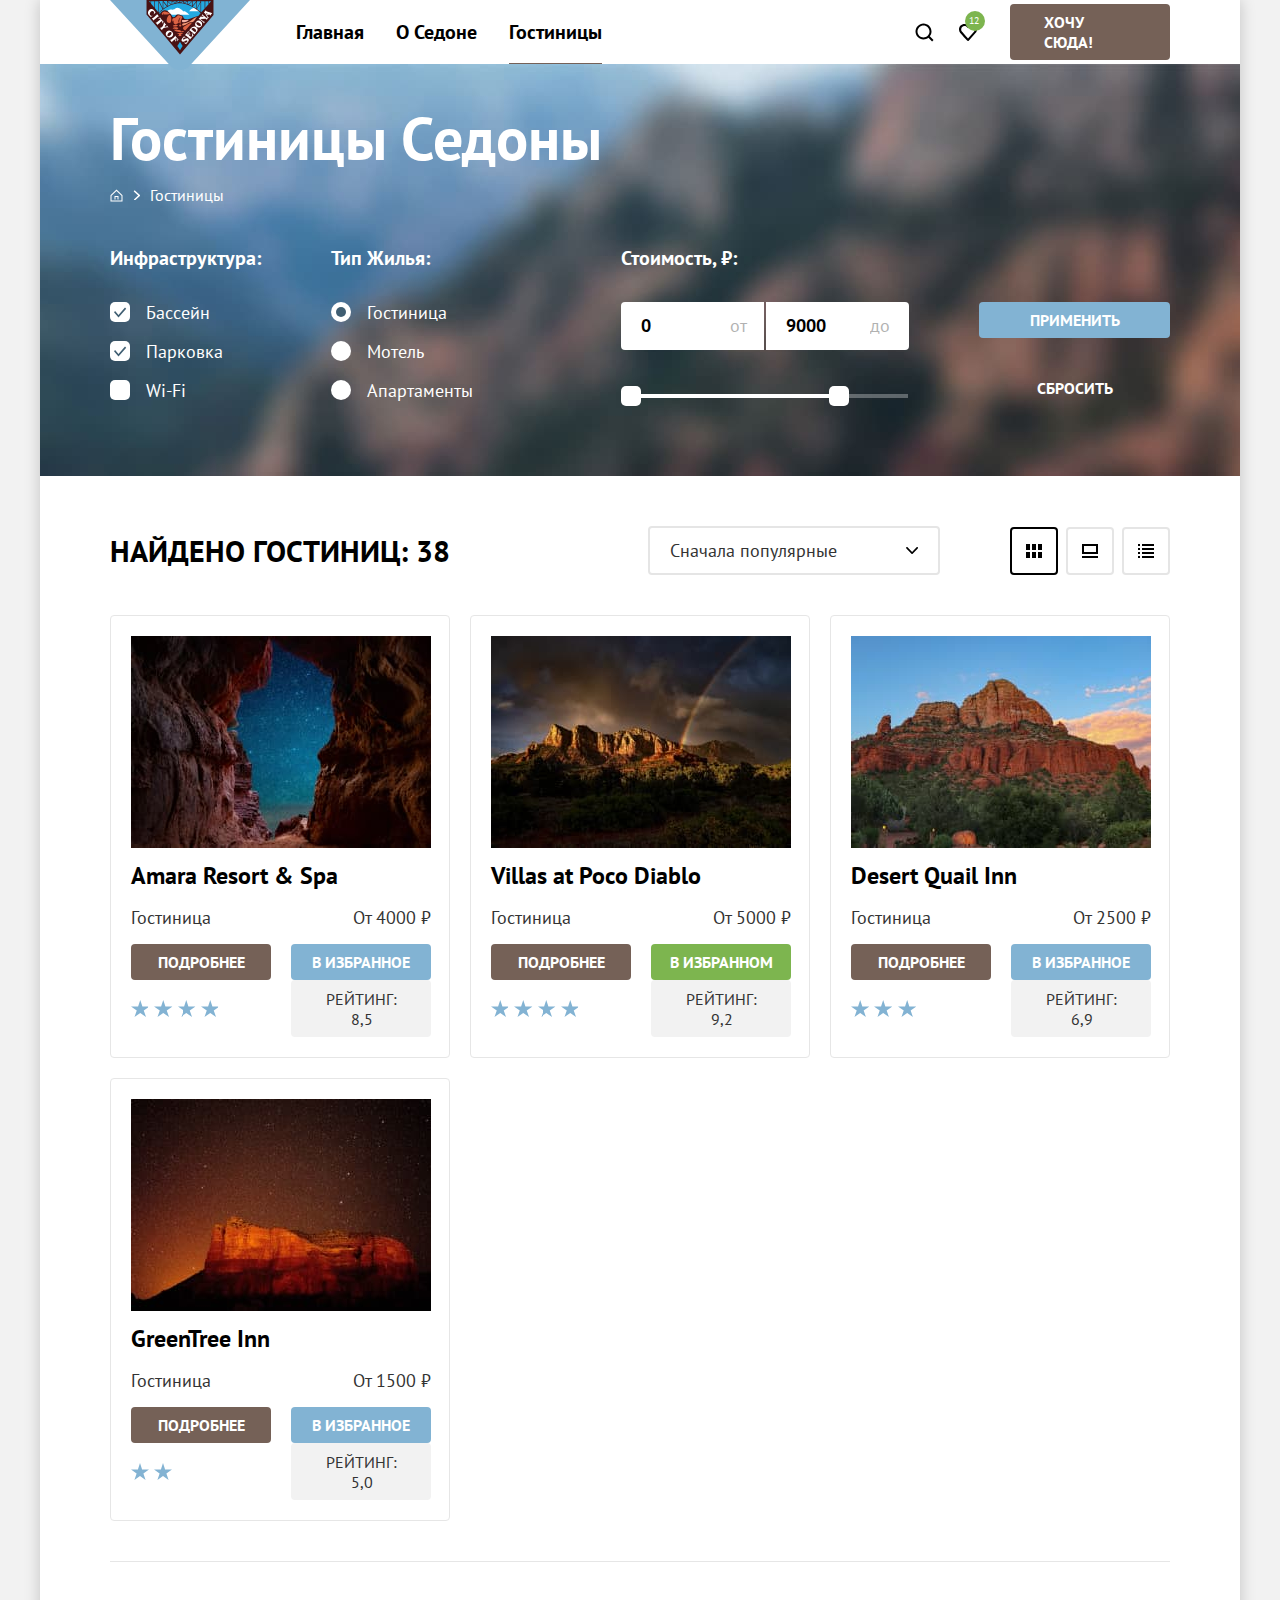
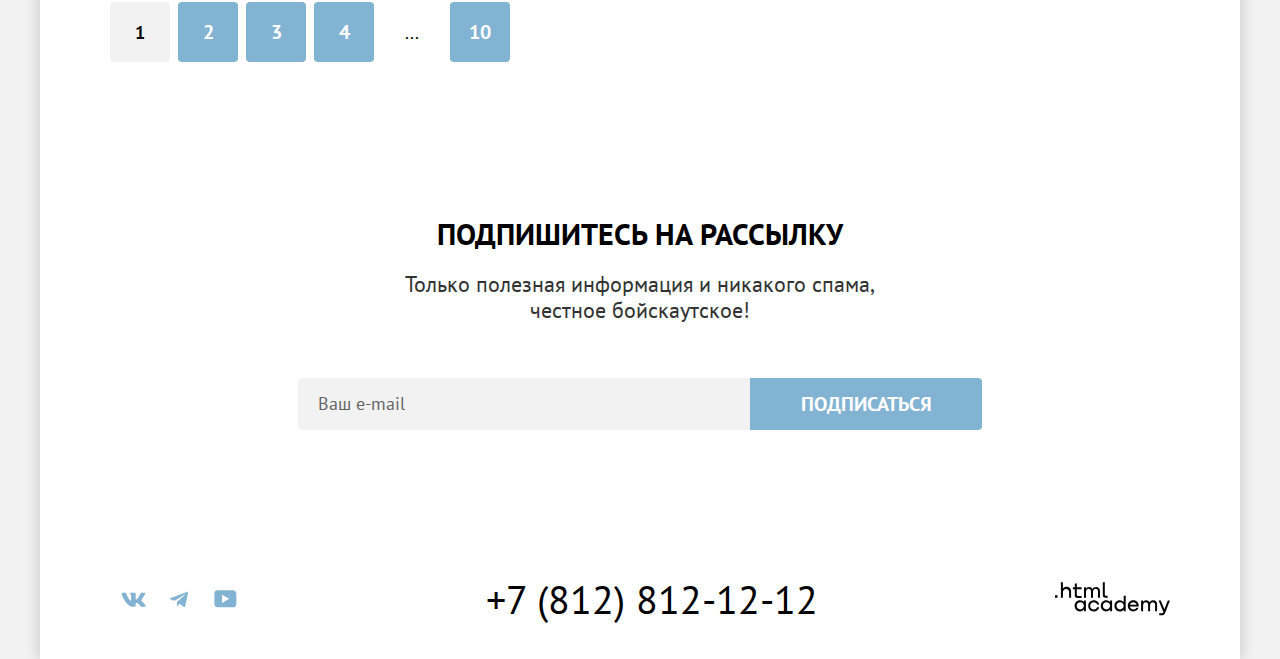
==== commit b4d36038: "Исправления после проверки 1" ====
--- a/catalog.html
+++ b/catalog.html
@@ -24,8 +24,7 @@
                 <a class="navigation-link base-decoration" href="about.html">О Седоне</a>
               </li>
               <li class="navigation-item-pages">
-                <a class="navigation-link navigation-link-current base-decoration"
-                  href="catalog.html"><span>Гостиницы</span></a>
+                <a class="navigation-link navigation-link-current base-decoration"><span>Гостиницы</span></a>
               </li>
             </ul>
           </div>
@@ -176,7 +175,7 @@
 
           <section class="results" data-test="catalog">
           <!-- Блок 1--> <div class="show">
-              <h3 class="found-title">Найдено гостиниц: <span class="found-number">38</span></h3>
+              <h3 class="found-title">Найдено гостиниц: 38</h3>
               <select class="select-control" aria-label="Сортировка">
                 <option value="popular">Сначала популярные</option>
                 <option value="cheap">Сначала дешёвые</option>
@@ -249,11 +248,7 @@
                   <button class="button-favorites" type="button">В избранное</button>
                 </div>
                 <div class="rating">
-                  <span class="rating-stars">
-                    <img src="images/star.svg" width="18" height="17" alt="У гостиницы Amara 4 звезды">
-                    <img src="images/star.svg" width="18" height="17" alt="">
-                    <img src="images/star.svg" width="18" height="17" alt="">
-                    <img src="images/star.svg" width="18" height="17" alt="">
+                  <span class="rating-stars four-stars">
                   </span>
                   <span class="button-rating">Рейтинг: 8,5</span>
                 </div>
@@ -275,11 +270,7 @@
                   <button class="button-favorites-done" type="button">В избранном</button>
                 </div>
                 <div class="rating">
-                  <span class="rating-stars">
-                    <img src="images/star.svg" width="18" height="17" alt="У гостиницы Villas at Poco Diablo 4 звезды">
-                    <img src="images/star.svg" width="18" height="17" alt="">
-                    <img src="images/star.svg" width="18" height="17" alt="">
-                    <img src="images/star.svg" width="18" height="17" alt="">
+                  <span class="rating-stars four-stars">
                   </span>
                   <span class="button-rating">Рейтинг: 9,2</span>
                 </div>
@@ -301,10 +292,7 @@
                   <button class="button-favorites" type="button">В избранное</button>
                 </div>
                 <div class="rating">
-                  <span class="rating-stars">
-                    <img src="images/star.svg" width="18" height="17" alt="У гостиницы Desert Quail Inn 3 звезды">
-                    <img src="images/star.svg" width="18" height="17" alt="">
-                    <img src="images/star.svg" width="18" height="17" alt="">
+                  <span class="rating-stars three-stars">
                   </span>
                   <span class="button-rating">Рейтинг: 6,9</span>
                 </div>
@@ -327,9 +315,7 @@
                   <button class="button-favorites" type="button">В избранное</button>
                 </div>
                 <div class="rating">
-                  <span class="rating-stars">
-                    <img src="images/star.svg" width="18" height="17" alt="У гостиницы GreenTree Inn 2 звезды">
-                    <img src="images/star.svg" width="18" height="17" alt="">
+                  <span class="rating-stars two-stars">
                   </span>
                   <span class="button button-rating">Рейтинг: 5,0</span>
                 </div>
--- a/styles/styles.css
+++ b/styles/styles.css
@@ -68,18 +68,21 @@
   line-height: 117%;
   /* 21px */
   color: var(--texts-second);
-  background-color: #ffffff;
-  box-shadow: 0 0 15px 0 rgba(0, 0, 0, 0.2);
+  overflow-x: hidden;
+  background-color: #f2f2f2;
 }
 
 .container {
   margin: 0 auto;
+  background-color: #ffffff;
   padding: 0;
   width: 1200px;
   max-height: 100%;
   min-height: 100vh;
   display: flex;
   flex-direction: column;
+  overflow-x: hidden;
+  box-shadow: 0 0 15px 0 rgba(0, 0, 0, 0.2);
 }
 
 /* Стики-футер - прибивает футер к низу страницы */
@@ -352,6 +355,7 @@
   color: #000000;
   background-color: #ffffff;
   text-decoration: none;
+  transition: all 0.3s ease-out;
 }
 
 .navigation-link-current {
@@ -360,6 +364,7 @@
     padding-bottom: 18px;
     z-index: 1;
   }
+  transition: all 0.3s ease-out;
 }
 
 .navigation-link-search,
@@ -375,22 +380,18 @@
   min-width: 44px;
   min-height: 64px;
   position: relative;
+  transition: all 0.3s ease-out;
 }
 
 .navigation-link-favorites {
   min-width: 44px;
   min-height: 64px;
   position: relative;
+  transition: all 0.3s ease-out;
 }
 
 .header-icon-favorites {
   position: absolute;
-  /*
-  top: 0;
-  right: 0;
-  bottom: 0;
-  left: 0;
-  */
   inset: 0;
   margin: auto;
   fill: #000000;
@@ -398,12 +399,6 @@
 
 .header-icon-search {
   position: absolute;
-  /*
-  top: 0;
-  right: 0;
-  bottom: 0;
-  left: 0;
-  */
   inset: 0;
   margin: auto;
   fill: #000000;
@@ -411,7 +406,6 @@
 
 .navigation-link-favorites:hover .header-icon-favorites {
   fill: var(--texts-hover);
-  transition: all 0.3s ease-out;
 }
 
 .navigation-link-favorites:focus .header-icon-favorites {
@@ -436,7 +430,6 @@
 
 .navigation-link-search:hover .header-icon-search {
   fill: var(--texts-hover);
-  transition: all 0.3s ease-out;
 }
 
 .navigation-link-search:focus .header-icon-search {
@@ -541,7 +534,7 @@
   display: flex;
   flex-direction: column;
   margin: 0 auto;
-  max-width: 230px;
+  max-width: 400px;
   justify-content: center;
   align-items: center;
 }
@@ -614,6 +607,7 @@
 
 .advantages-list-square {
   display: flex;
+  flex-wrap: wrap;
   margin: 0;
   padding: 0;
   text-align: center;
@@ -716,7 +710,8 @@
   hyphens: auto;
   margin: 0;
   margin-top: 26px;
-  /*  25 */
+  display: block;
+  min-width: 655px;
 }
 
 /* приезжайте в Седону + 3 карточки с иконкой  */
@@ -741,16 +736,14 @@
 }
 
 .welcome-advantages-list {
-  list-style-type: none;
-  height: auto;
-  display: flex;
-  justify-content: center;
-  align-items: center;
-  flex-wrap: wrap;
-  padding: 0;
-  margin: 0;
-  width: 1200px;
-  min-height: 385px;
+    display: flex;
+    flex-wrap: wrap;
+    margin: 0;
+    padding: 0;
+    text-align: center;
+    list-style-type: none;
+    width: 1200px;
+    min-height: 385px;
 }
 
 .welcome-advantages-item-blue {
@@ -835,6 +828,7 @@
   display: block;
   width: 75px;
   height: 72px;
+  margin: auto;
   margin-bottom: 30px;
   background-image: url("../images/advantage-icon-home.svg");
 }
@@ -844,6 +838,7 @@
   display: block;
   width: 75px;
   height: 72px;
+  margin: auto;
   margin-bottom: 30px;
   background-image: url("../images/advantage-icon-burger.svg");
 }
@@ -857,7 +852,7 @@
   display: block;
   width: 75px;
   height: 76px;
-  margin: 0 auto;
+  margin: auto;
   background-position: center;
   margin-bottom: 30px;
   background-image: url("../images/advantage-icon-gift.svg");
@@ -907,7 +902,7 @@
 /* пописка на рассылку  */
 .newsletter {
   color: #ffffff;
-  background-color: #82b3d3;
+  background-color: #b2c2cc;
   background-image: url("../images/subscribe.jpg");
   background-repeat: no-repeat;
   text-align: center;
@@ -1201,7 +1196,7 @@
 .header-filter-all {
   display: block;
   color: #000000;
-  background-color: #68a2ca;
+  background-color: #b2c2cc;
   background-image: url("../images/catalog-background.jpg");
   background-size: cover;
   background-repeat: no-repeat;
@@ -1446,6 +1441,7 @@
   padding: 0;
   margin-right: 70px;
   cursor: pointer;
+  border-width: 0;
 }
 
 .catalog-filter-group-flat {
@@ -1453,6 +1449,7 @@
   margin: 0;
   margin-right: 70px;
   padding: 0;
+  border-width: 0;
 }
 
 .catalog-filter-title {
@@ -1515,6 +1512,11 @@
 .set-price-max::-webkit-inner-spin-button {
   appearance: none;
   margin: 0;
+}
+
+.set-price-max,
+.set-price-min {
+  -moz-appearance: textfield;
 }
 
 .set-price-min::-webkit-outer-spin-button,
@@ -1744,11 +1746,6 @@
   margin-bottom: 32px;
 }
 
-fieldset {
-  border-width: 0;
-}
-
-
 .price-from,
 .price-to {
   color: #000000;
@@ -1770,6 +1767,7 @@
   gap: 2px;
   margin: 0;
   padding: 0;
+  border-width: 0;
 }
 
 .filter-fieldset-button {
@@ -1880,8 +1878,9 @@
 }
 
 .found-title {
-  display: block;
-  color: #000000;
+  display: flex;
+  color: #000000;
+  max-width: 340px;
   font-size: 30px;
   line-height: 120%;
   /* 36px */
@@ -1895,29 +1894,8 @@
   justify-content: flex-start;
 }
 
-select {
-  background-color: #ffffff;
-}
-
-select:hover {
-  border: 2px solid #68a2ca;
-  transition: all 0.3s ease-out;
-}
-
-select:focus {
-  border: 2px solid #68a2ca;
-}
-
-select:focus:not(:focus-visible) {
-  border: none;
-}
-
-select:focus-visible {
-  border: 2px solid #68a2ca;
-}
-
-select:disabled {
-  border: 2px solid rgba(0, 0, 0, 0.3);
+.found-number{
+  margin-left: 10px;
 }
 
 .select-control {
@@ -1925,14 +1903,13 @@
   color: var(--texts-second);
   font-size: 18px;
   line-height: 117%;
-  /* 21px */
   text-decoration: none;
   font-weight: 400;
   border-radius: 4px;
   width: 292px;
   height: 49px;
   border: 2px solid #e5e5e5;
-  margin-left: auto;
+  margin-left: 170px;
   padding: 0;
   padding-left: 20px;
   padding-right: 90px;
@@ -1940,16 +1917,44 @@
   background-repeat: no-repeat;
   background-position: right 20px center;
   appearance: none;
+  background-color: #ffffff;
+  align-self: center;
+}
+
+.select-control:hover {
+  border: 2px solid #68a2ca;
+  transition: all 0.3s ease-out;
+}
+
+.select-control:focus:not(:focus-visible) {
+  border: none;
+}
+
+.select-control:focus-visible {
+  border: 2px solid #68a2ca;
+}
+
+.select-control:active {
+  border: 2px solid #e5e5e5;
+  outline: 2px solid #e5e5e5;
+}
+
+.select-control:disabled {
+  border: 2px solid rgba(0, 0, 0, 0.3);
 }
 
 .buttons-list {
   display: flex;
+  flex-direction: row;
+  flex-wrap: wrap;
+  width: 160px;
   gap: 8px;
   align-items: center;
-  margin-top: auto;
+  margin-top: 0;
   margin-left: 70px;
   justify-content: space-between;
   padding: 0;
+  text-align: center;
 }
 
 .button-filter {
@@ -1965,6 +1970,7 @@
   align-items: center;
   justify-content: center;
   position: relative;
+  align-self: center;
 }
 
 .button-filter-checked {
@@ -2006,6 +2012,9 @@
 .results {
   margin: 0 auto;
   padding: 0 70px;
+  display: flex;
+  flex-direction: column;
+  gap: 40px;
 }
 
 .show {
@@ -2014,13 +2023,11 @@
   align-items: center;
   margin: 0;
   padding: 0;
-  margin-bottom: 40px;
+  flex-wrap: wrap;
 }
 
 .hotel-list {
   margin: 0 auto;
-  margin-top: 40px;
-  margin-bottom: 80px;
   width: 1200px;
   padding: 0;
   display: flex;
@@ -2101,6 +2108,17 @@
   gap: 20px;
   width: 300px;
   min-height: 36px;
+}
+
+.line {
+  width: 1060px;
+  height: 1px;
+  background-color: #e6e6e6;
+  margin: 0;
+  padding: 0;
+  display: flex;
+  align-items: center;
+  border: 0;
 }
 
 .button-more {
@@ -2155,7 +2173,7 @@
   justify-content: center;
   margin: 0 auto;
   font-family: inherit;
-  color: #000000;
+  color: #333333;
   background-color: #f2f2f2;
   width: 140px;
   min-height: 37px;
@@ -2272,16 +2290,29 @@
   width: 140px;
   min-height: 37px;
   gap: 6px;
+  flex-wrap: wrap;
+  background-image: url(../images/star.svg);
+  background-size: 18px 17px;
+  background-position: center;
+  background-repeat: space no-repeat;
+}
+
+.four-stars {
+  max-width: 88px;
+}
+
+.three-stars {
+  max-width: 65px;
+}
+
+.two-stars {
+  max-width: 41px;
 }
 
 .rating {
-  display: flex;
-  align-items: center;
-  justify-content: center;
+  display: grid;
+  grid-template-columns: repeat(2, 140px);
   gap: 20px;
-  width: 300px;
-  min-height: 37px;
-  margin-top: 16px;
 }
 
 /* Пагинация */
@@ -2306,7 +2337,11 @@
   justify-content: center;
   width: 60px;
   min-height: 60px;
-  vertical-align: middle;
+  overflow: hidden;
+}
+
+.pagination-item-current {
+  background: #f2f2f2;
 }
 
 .pagination-item-none {
@@ -2317,17 +2352,6 @@
   align-items: center;
   width: 60px;
   min-height: 60px;
-}
-
-.pagination-item-current {
-  background: #f2f2f2;
-  border-radius: 4px;
-  text-align: center;
-  place-items: center;
-  display: grid;
-  min-width: 60px;
-  min-height: 60px;
-  vertical-align: middle;
 }
 
 .pagination-link {
@@ -2339,10 +2363,11 @@
   color: #ffffff;
   font-size: 20px;
   line-height: 180%;
-  /* 36px */
   text-decoration: none;
   font-weight: 700;
   text-align: center;
+  max-width: 50px;
+  overflow: hidden;
 }
 
 .pagination-link:hover {
@@ -2371,7 +2396,7 @@
   flex-direction: column;
   align-items: center;
   justify-content: center;
-  padding: 96px 258px 104px;
+  padding: 94px 258px 104px;
 }
 
 .newsletter-hotels .newsletter-form {
@@ -2415,12 +2440,8 @@
   clip: rect(0, 0, 0, 0);
   border: 0;
 }
-/*
+
 .modal-container {
-Не нужно при условии замены кнопки на label
-}
-*/
-.modal-inner-container {
   position: fixed;
   top: 0;
   left: 0;
@@ -2428,8 +2449,10 @@
   width: 100%;
   height: 100%;
   background-color: rgba(242, 242, 242, 0.8);
-}
-/*
+   /* display: block; */
+}
+
+/* Нужный код для возврата модалки к состоянию с кнопкой
 .modal-container-close {
   display: none;
 }
@@ -2490,7 +2513,7 @@
 
 .modal-close-button:focus {
   background-color: #e6e6e6;
-  border: 3px solid #82b3d3;
+ /* outline: 3px solid #82b3d3; */
 }
 
 .modal-close-button:active {
@@ -2648,7 +2671,6 @@
 
 .adult-field:focus {
   background-color: #e5e5e5;
-  /* outline: 2px solid #82b3d3; */
 }
 
 .adult-field:active {
@@ -2717,6 +2739,11 @@
   margin: 0;
 }
 
+.kids-field,
+.adult-field {
+  -moz-appearance: textfield;
+}
+
 .adults-buttons {
   display: flex;
   position: relative;
@@ -2725,7 +2752,7 @@
   width: 110px;
 }
 
-.minus-old {
+.minus-old, .minus-kids {
   position: absolute;
   border: none;
   width: 40px;
@@ -2742,7 +2769,7 @@
   background-position: center;
 }
 
-.plus-old {
+.plus-old, .plus-kids {
   position: absolute;
   border: none;
   width: 40px;
@@ -2758,14 +2785,19 @@
   color: rgba(117, 97, 87, 0.3);
 }
 
+
 .plus-old:hover,
-.minus-old:hover {
+.minus-old:hover,
+.plus-kids:hover,
+.minus-kids:hover {
   background-color: transparent;
   color: var(--texts-hover);
 }
 
 .plus-old:focus,
-.minus-old:focus {
+.minus-old:focus,
+.plus-kids:focus,
+.minus-kids:focus {
   background-color: transparent;
   color: #000000;
   border: 3px solid #82b3d3;
@@ -2773,7 +2805,9 @@
 }
 
 .minus-old:active,
-.plus-old:active {
+.plus-old:active,
+.minus-kids:active,
+.minus-kids:active {
   background-color: transparent;
   color: rgba(117, 97, 87, 0.3);
 }
@@ -2790,34 +2824,6 @@
   position: relative;
   cursor: pointer;
   margin-left: 36px;
-}
-
-.minus-kids {
-  position: absolute;
-  border: none;
-  width: 20px;
-  height: 20px;
-  background-color: transparent;
-  top: 16px;
-  left: 45px;
-  display: flex;
-  align-items: center;
-  padding: 0;
-  cursor: pointer;
-}
-
-.plus-kids {
-  position: absolute;
-  border: none;
-  width: 20px;
-  height: 20px;
-  background-color: transparent;
-  top: 16px;
-  left: 115px;
-  display: flex;
-  align-items: center;
-  padding: 0;
-  cursor: pointer;
 }
 
 .checkin-date-label {
@@ -2924,8 +2930,8 @@
 }
 
 .modal-find:disabled {
-  background-color: #68a2ca;
-  color: rgba(255, 255, 255, 0.3);
+  background-color: #e5e5e5;
+  color: #ffffff;
   pointer-events: none;
 }
 
@@ -2996,7 +3002,6 @@
   text-transform: none;
   padding: 20px 22px;
   border-radius: 10px;
-  /* display: block; */
   width: 256px;
   min-height: 142px;
   position: absolute;
